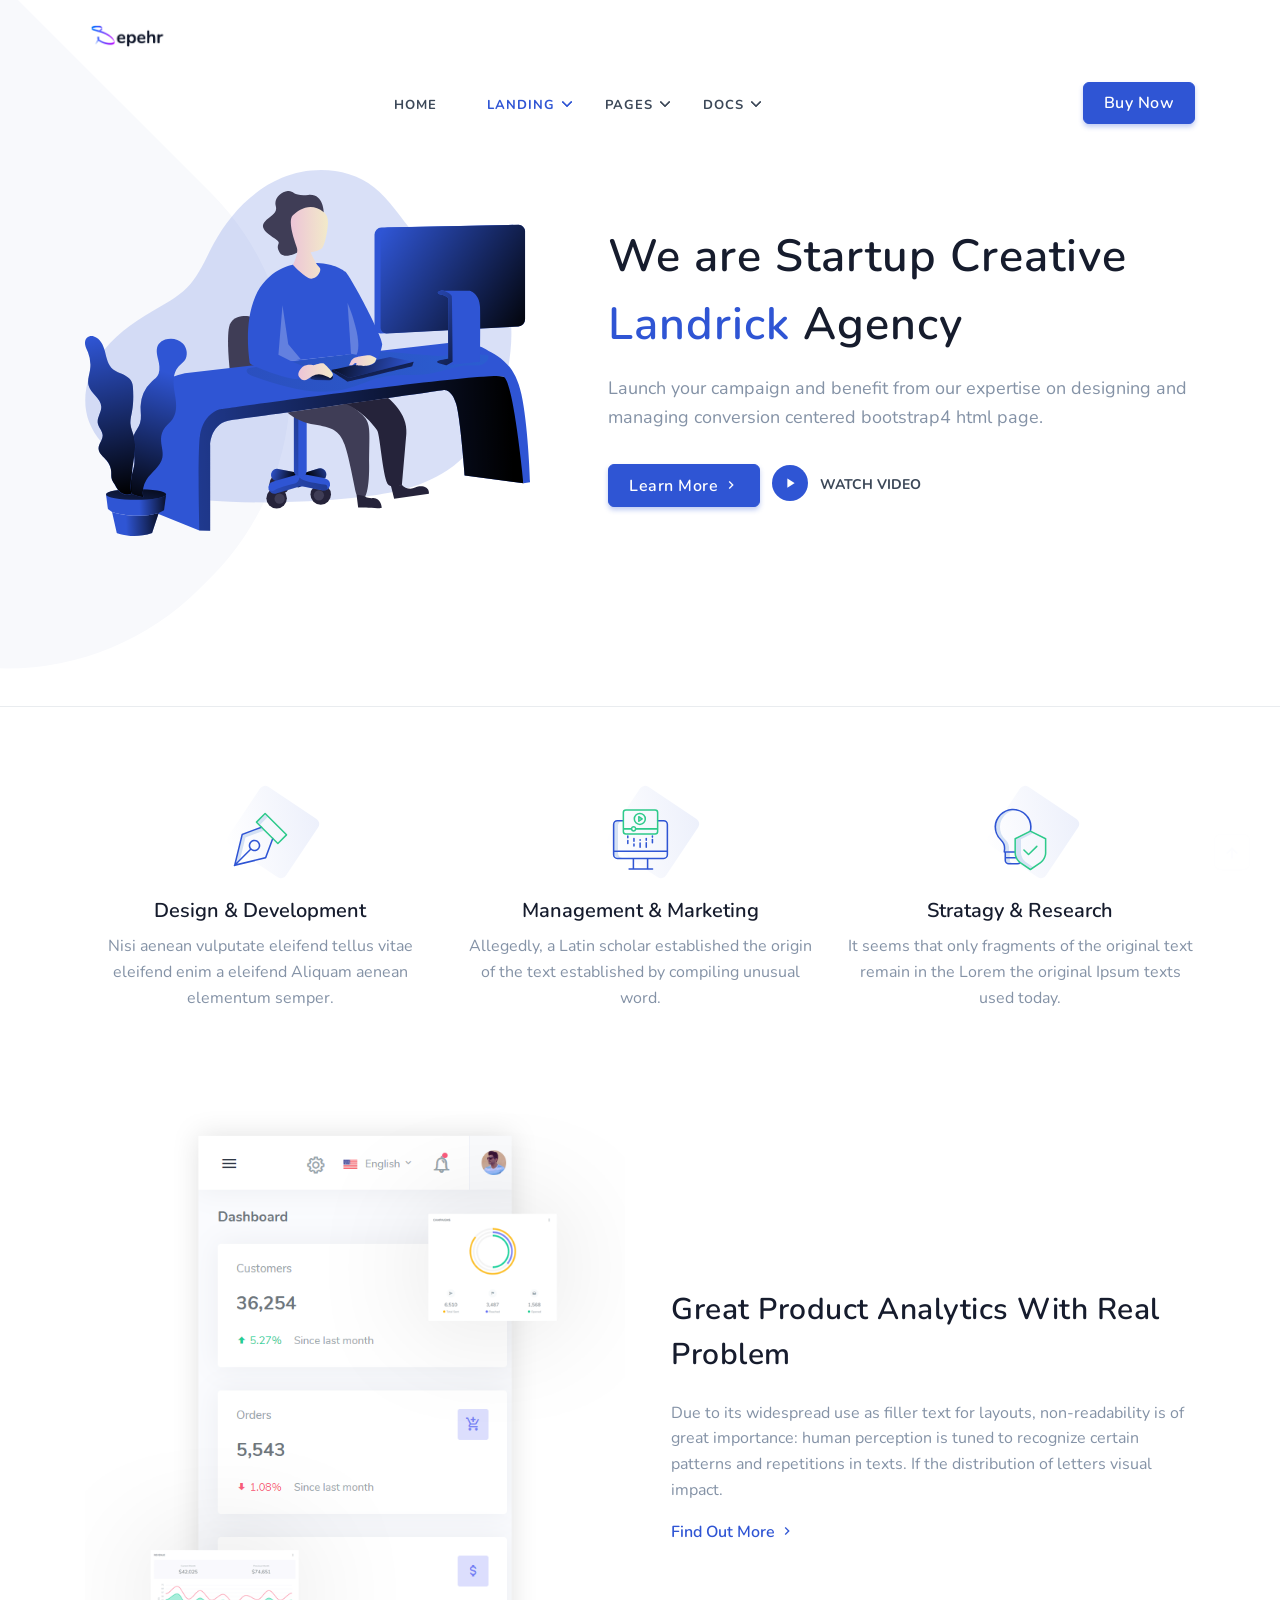
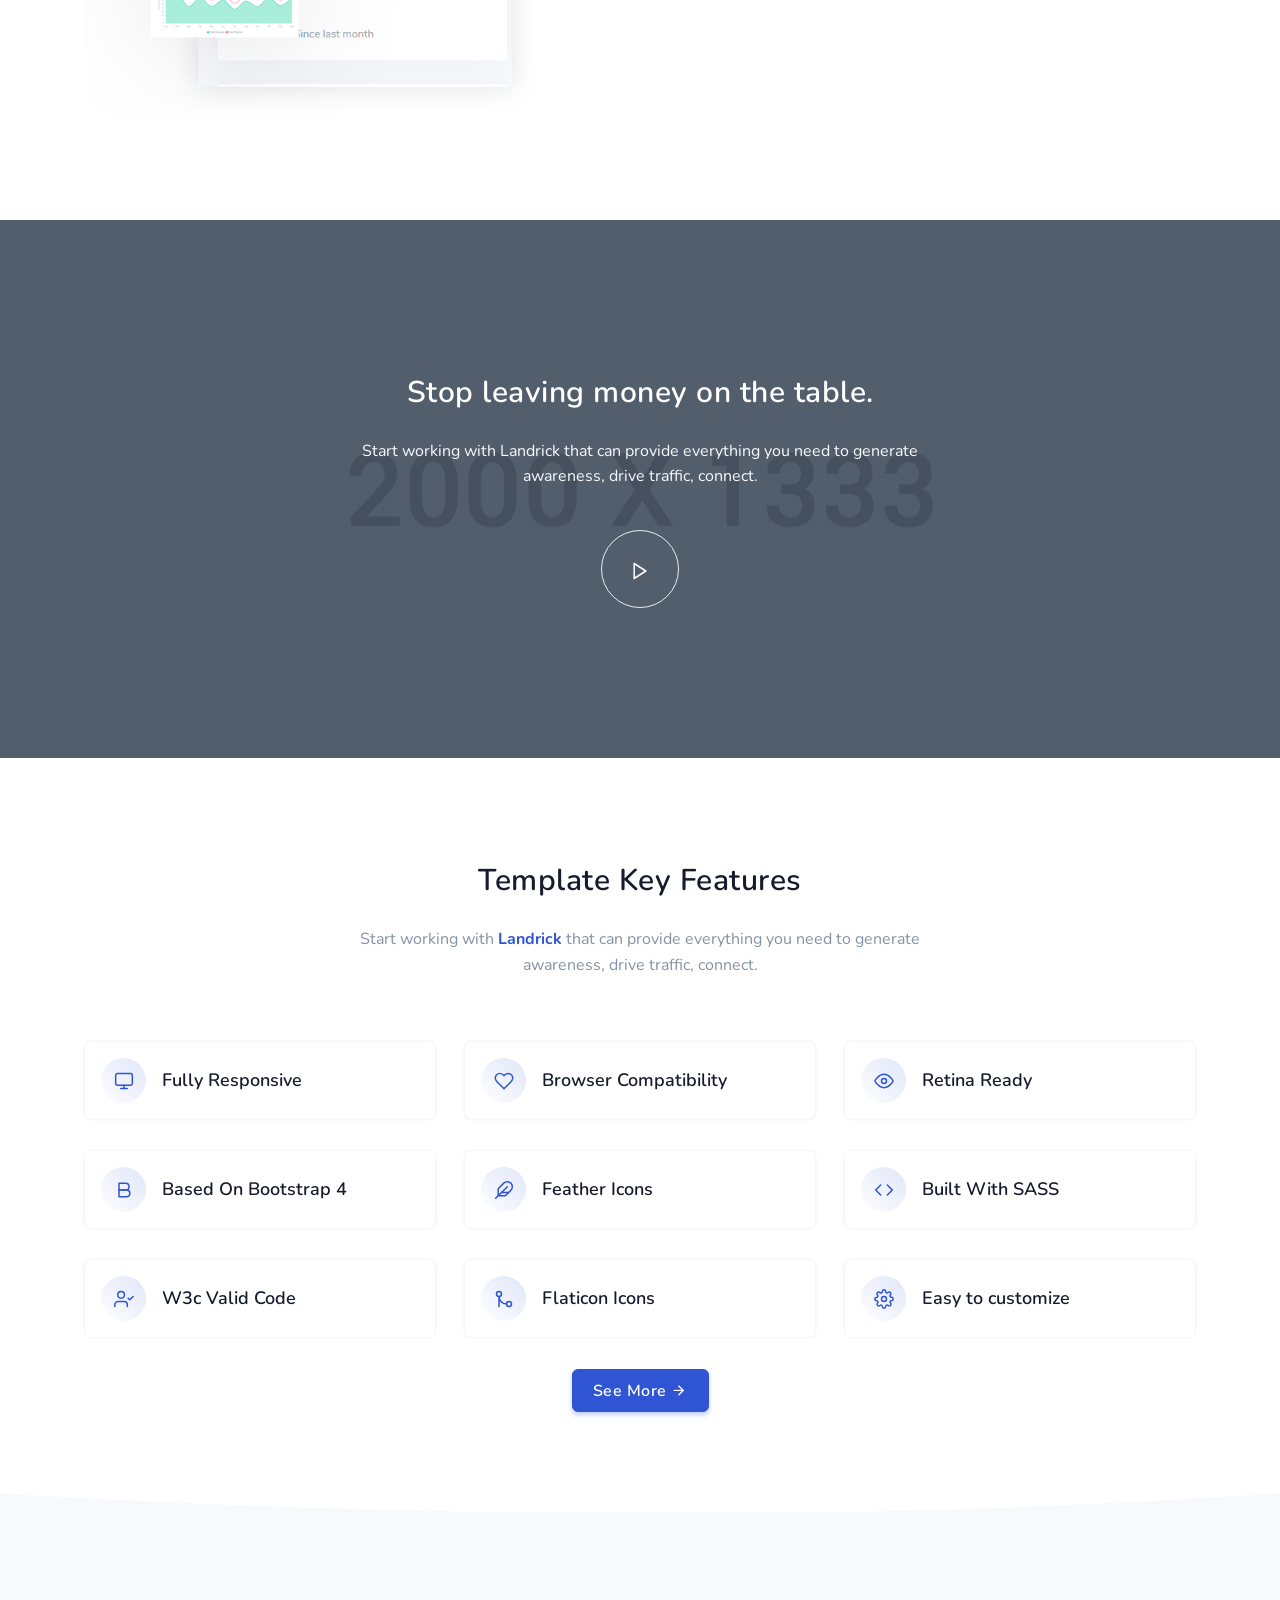
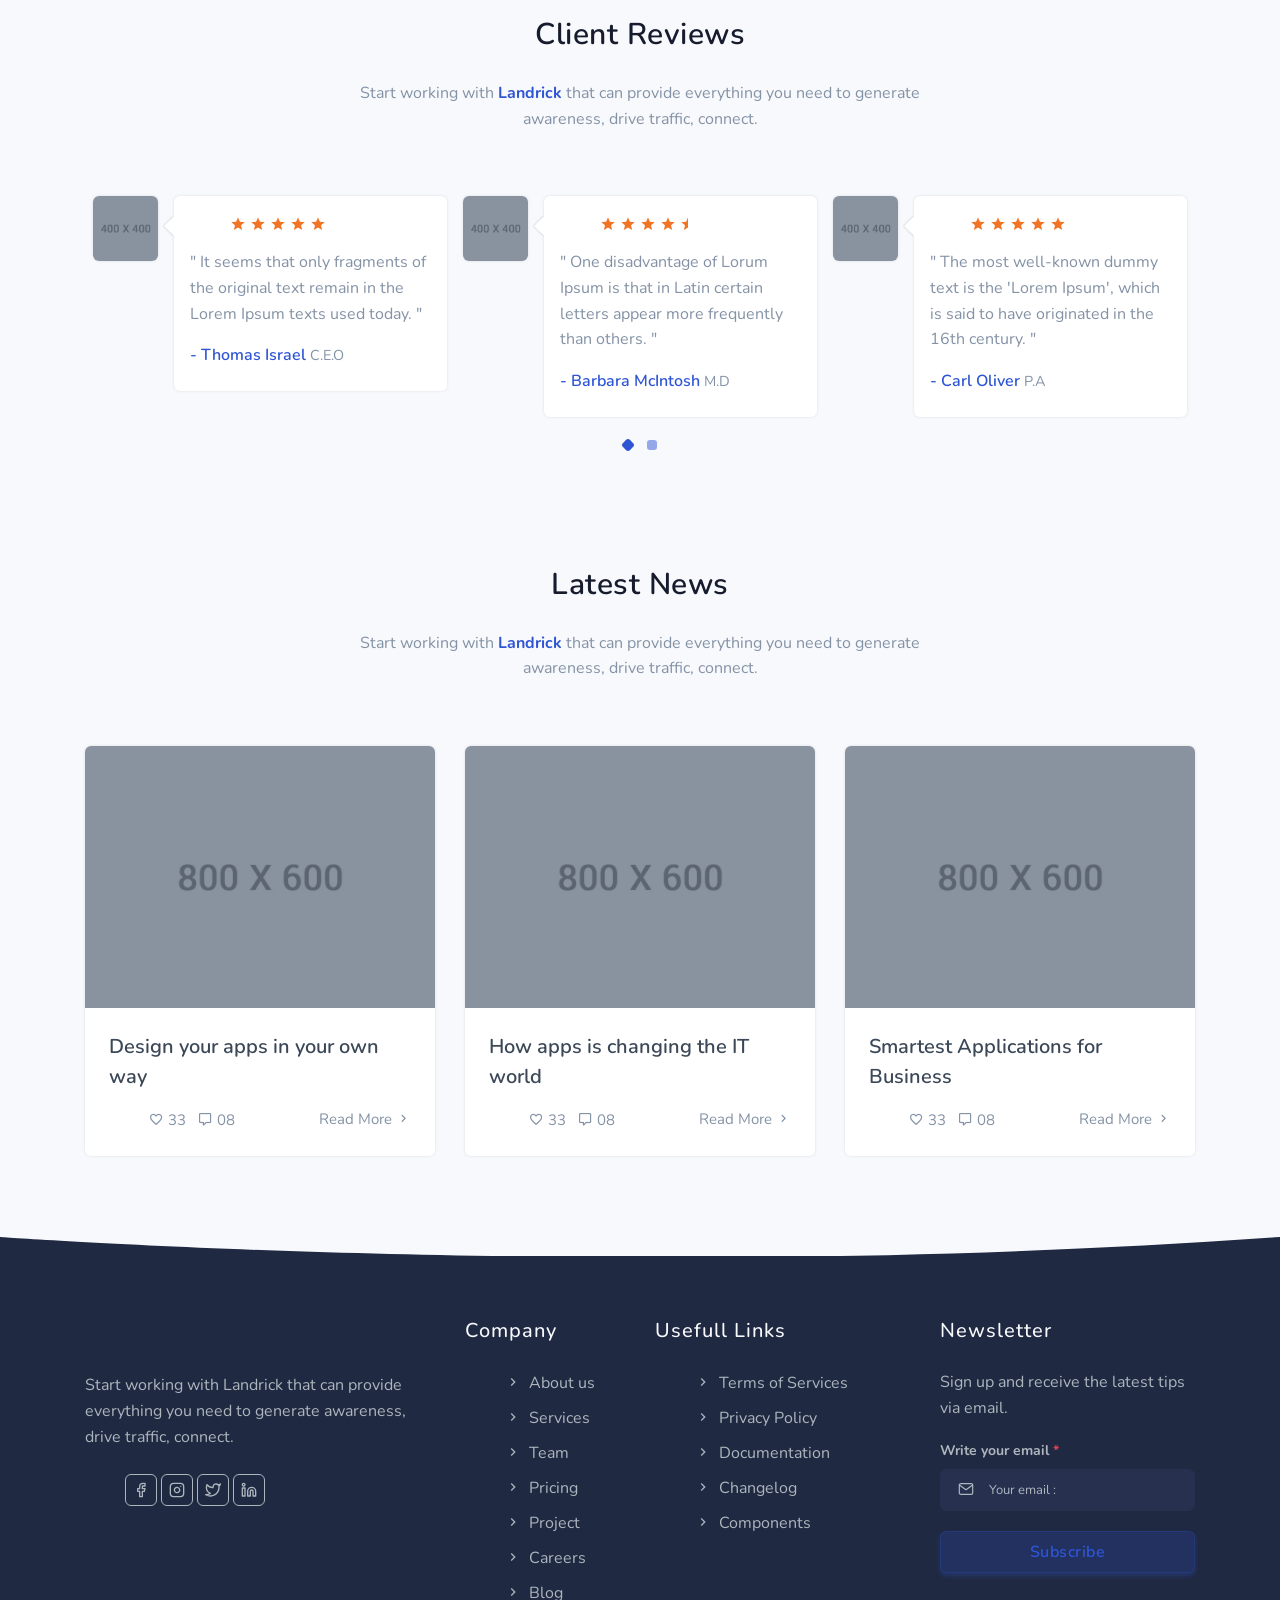
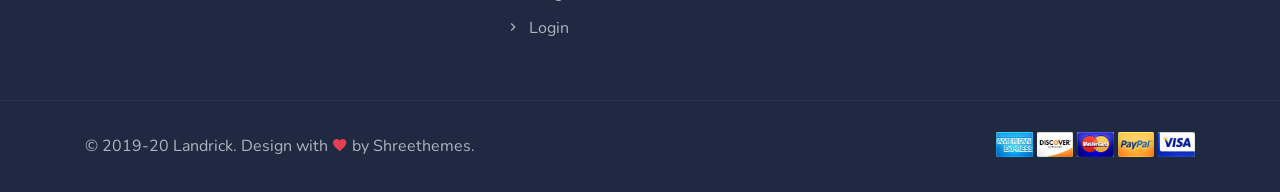
==== index-agency.html @ 421ee484 "letz fuckin go" ====
<!DOCTYPE html>
    <html lang="en">

    <head>
        <meta charset="utf-8" />
        <title>Landrick - Saas & Software Landing Page Template</title>
        <meta name="viewport" content="width=device-width, initial-scale=1.0">
        <meta name="description" content="Premium Bootstrap 4 Landing Page Template" />
        <meta name="keywords" content="Saas, Software, multi-uses, HTML, Clean, Modern" />
        <meta name="author" content="Shreethemes" />
        <meta name="email" content="shreethemes@gmail.com" />
        <meta name="website" content="http://www.shreethemes.in" />
        <meta name="Version" content="v2.5.1" />
        <!-- favicon -->
        <link rel="shortcut icon" href="images/favicon.ico">
        <!-- Bootstrap -->
        <link href="css/bootstrap.min.css" rel="stylesheet" type="text/css" />
        <!-- Magnific -->
        <link href="css/magnific-popup.css" rel="stylesheet" type="text/css" />
        <!-- Icons -->
        <link href="css/materialdesignicons.min.css" rel="stylesheet" type="text/css" />
        <link rel="stylesheet" href="https://unicons.iconscout.com/release/v2.1.9/css/unicons.css">
        <!-- Slider -->               
        <link rel="stylesheet" href="css/owl.carousel.min.css"/> 
        <link rel="stylesheet" href="css/owl.theme.default.min.css"/> 
        <!-- Main Css -->
        <link href="css/style.css" rel="stylesheet" type="text/css" id="theme-opt" />
        <link href="css/colors/default.css" rel="stylesheet" id="color-opt">

    </head>

    <body>
        <!-- Loader -->
        <!-- <div id="preloader">
            <div id="status">
                <div class="spinner">
                    <div class="double-bounce1"></div>
                    <div class="double-bounce2"></div>
                </div>
            </div>
        </div> -->
        <!-- Loader -->

        <!-- Navbar STart -->
        <header id="topnav" class="defaultscroll sticky">
            <div class="container">
                <!-- Logo container-->
                <div>
                    <a class="logo" href="index.html">
                        <img src="images/logo-dark.png" height="24" alt="">
                    </a>
                </div>                 
                <div class="buy-button">
                    <a href="https://1.envato.market/4n73n" target="_blank" class="btn btn-primary">Buy Now</a>
                </div><!--end login button-->
                <!-- End Logo container-->
                <div class="menu-extras">
                    <div class="menu-item">
                        <!-- Mobile menu toggle-->
                        <a class="navbar-toggle">
                            <div class="lines">
                                <span></span>
                                <span></span>
                                <span></span>
                            </div>
                        </a>
                        <!-- End mobile menu toggle-->
                    </div>
                </div>
        
                <div id="navigation">
                    <!-- Navigation Menu-->   
                    <ul class="navigation-menu">
                        <li><a href="index.html">Home</a></li>
                        <li class="has-submenu">
                            <a href="javascript:void(0)">Landing</a><span class="menu-arrow"></span>
                            <ul class="submenu megamenu">
                                <li>
                                    <ul>
                                        <li><a href="index-saas.html">Saas</a></li>
                                        <li><a href="index-classic-saas.html">Classic Saas</a></li>
                                        <li><a href="index-agency.html">Agency</a></li>
                                        <li><a href="index-apps.html">Application</a></li>
                                        <li><a href="index-classic-app.html">Classic Application</a></li>
                                        <li><a href="index-studio.html">Studio</a></li>
                                        <li><a href="index-business.html">Business</a></li>
                                        <li><a href="index-modern-business.html">Modern Business</a></li>
                                        <li><a href="index-hotel.html">Hotel</a></li>
                                        <li><a href="index-marketing.html">Marketing</a></li>
                                        <li><a href="index-enterprise.html">Enterprise</a></li>
                                        <li><a href="index-insurance.html">Insurance</a></li>
                                        <li><a href="index-shop.html">Shop</a></li>
                                        <li><a href="index-coworking.html">Coworking</a></li>
                                    </ul>
                                </li>

                                <li>
                                    <ul>
                                        <li><a href="index-it-solution.html">IT Solution <span class="badge badge-danger rounded">v2.5</span></a></li>
                                        <li><a href="index-corporate.html">Corporate Business<span class="badge badge-danger rounded">v2.5</span></a></li>
                                        <li><a href="index-task-management.html">Task Management <span class="badge badge-danger rounded">v2.5</span></a></li>
                                        <li><a href="index-email-inbox.html">Email Inbox <span class="badge badge-danger rounded">v2.5</span></a></li>
                                        <li><a href="index-landing-one.html">Landing One <span class="badge badge-danger rounded">v2.5</span></a></li>
                                        <li><a href="index-landing-two.html">Landing Two <span class="badge badge-danger rounded">v2.5</span></a></li>
                                        <li><a href="index-landing-three.html">Landing Three <span class="badge badge-danger rounded">v2.5</span></a></li>
                                        <li><a href="index-travel.html">Travel <span class="badge badge-danger rounded">v2.5</span></a></li>
                                        <li><a href="index-blog.html">Blog <span class="badge badge-danger rounded">v2.5</span></a></li>
                                        <li><a href="forums.html">Forums <span class="badge badge-danger rounded">v2.5</span></a></li>
                                        <li><a href="index-personal.html">Personal</a></li>
                                        <li><a href="index-services.html">Service</a></li>
                                        <li><a href="index-payments.html">Payments</a></li>
                                        <li><a href="index-crypto.html">Cryptocurrency</a></li>
                                    </ul>
                                </li>
                                <li>
                                    <ul>
                                        <li><a href="index-course.html">Course</a></li>
                                        <li><a href="index-online-learning.html">Online Learning</a></li>
                                        <li><a href="index-hosting.html">Hosting & Domain</a></li>
                                        <li><a href="index-event.html">Event</a></li>
                                        <li><a href="index-single-product.html">Product</a></li>
                                        <li><a href="index-portfolio.html">Portfolio</a></li>
                                        <li><a href="index-job.html">Job</a></li>
                                        <li><a href="index-social-marketing.html">Social Media</a></li>
                                        <li><a href="index-digital-agency.html">Digital Agency</a></li>
                                        <li><a href="index-car-riding.html">Car Ride</a></li>
                                        <li><a href="index-customer.html">Customer</a></li>
                                        <li><a href="index-software.html">Software</a></li>
                                        <li><a href="index-ebook.html">E-Book</a></li>
                                        <li><a href="index-onepage.html">Saas <span class="badge badge-pill badge-warning ml-2">Onepage</span></a></li>
                                    </ul>
                                </li>   
                            </ul>
                        </li>
        
                        <li class="has-submenu">
                            <a href="javascript:void(0)">Pages</a><span class="menu-arrow"></span>
                            <ul class="submenu">
                                <li class="has-submenu"><a href="javascript:void(0)"> Company <span class="badge badge-primary rounded">Added</span></a><span class="submenu-arrow"></span>
                                    <ul class="submenu">
                                        <li><a href="page-aboutus.html"> About Us</a></li>
                                        <li><a href="page-aboutus-two.html"> About Us Two <span class="badge badge-success rounded">New</span></a></li>
                                        <li><a href="page-services.html">Services</a></li>
                                        <li><a href="page-history.html">History <span class="badge badge-success rounded">New</span></a></li>
                                        <li><a href="page-team.html"> Team</a></li>
                                        <li><a href="page-pricing.html">Pricing</a></li>
                                    </ul> 
                                </li>
                                <li class="has-submenu"><a href="javascript:void(0)"> Account <span class="badge badge-primary rounded">Added</span></a><span class="submenu-arrow"></span>
                                    <ul class="submenu">
                                        <li><a href="account-profile.html">Profile</a></li>
                                        <li><a href="account-members.html">Members <span class="badge badge-success rounded">New</span></a></li>
                                        <li><a href="account-works.html">Works <span class="badge badge-success rounded">New</span></a></li>
                                        <li><a href="account-messages.html">Messages <span class="badge badge-success rounded">New</span></a></li>
                                        <li><a href="account-payments.html">Payments <span class="badge badge-success rounded">New</span></a></li>
                                        <li><a href="account-setting.html">Setting</a></li>
                                        <li><a href="page-invoice.html">Invoice</a></li>
                                    </ul>  
                                </li>
                                <li class="has-submenu"><a href="javascript:void(0)"> Shop </a><span class="submenu-arrow"></span>
                                    <ul class="submenu">
                                        <li><a href="shop-products.html">All Products</a></li>
                                        <li><a href="shop-product-detail.html">Product Details</a></li>
                                        <li><a href="shop-cart.html">Shop Cart</a></li>
                                        <li><a href="shop-checkouts.html">Checkouts</a></li>
                                        <li><a href="shop-myaccount.html">My Account</a></li>
                                    </ul>  
                                </li>
                                <li class="has-submenu"><a href="javascript:void(0)"> Help center </a><span class="submenu-arrow"></span>
                                    <ul class="submenu">
                                        <li><a href="helpcenter-overview.html">Helpcenter</a></li>
                                        <li><a href="helpcenter-faqs.html">Faqs</a></li>
                                        <li><a href="helpcenter-guides.html">Guides</a></li>
                                        <li><a href="helpcenter-support-request.html">Support Call</a></li>
                                    </ul>  
                                </li>
                                <li class="has-submenu"><a href="javascript:void(0)"> Forums <span class="badge badge-danger rounded">v2.5</span></a><span class="submenu-arrow"></span>
                                    <ul class="submenu">
                                        <li><a href="forums.html">Overview <span class="badge badge-success rounded">New</span></a></li>
                                        <li><a href="forums-topic.html">Forum Topic <span class="badge badge-success rounded">New</span></a></li>
                                        <li><a href="forums-comments.html">Forum Comments <span class="badge badge-success rounded">New</span></a></li>
                                    </ul>  
                                </li>
                                <li class="has-submenu"><a href="javascript:void(0)"> Email Template</a><span class="submenu-arrow"></span>
                                    <ul class="submenu">
                                        <li><a href="email-confirmation.html">Confirmation</a></li>
                                        <li><a href="email-password-reset.html">Reset Password</a></li>
                                        <li><a href="email-alert.html">Alert</a></li>
                                        <li><a href="email-invoice.html">Invoice</a></li>
                                    </ul>  
                                </li>
                                <li class="has-submenu"><a href="javascript:void(0)">Careers</a><span class="submenu-arrow"></span>
                                    <ul class="submenu">
                                        <li><a href="page-jobs.html">Jobs</a></li>
                                        <li><a href="page-jobs-sidebar.html">Jobs - Sidebar</a></li>
                                        <li><a href="page-job-detail.html">Job Detail</a></li>
                                        <li><a href="page-job-apply.html">Job Apply</a></li>
                                        <li><a href="page-job-company.html">Company</a></li>
                                        <li><a href="page-job-candidate.html">Candidate</a></li>
                                    </ul>  
                                </li>
                                <li class="has-submenu"><a href="javascript:void(0)"> Blog <span class="badge badge-primary rounded">Added</span></a><span class="submenu-arrow"></span>
                                    <ul class="submenu">
                                        <li><a href="page-blog-grid.html">Blog Grid</a></li>
                                        <li><a href="page-blog-sidebar.html">Blog with Sidebar</a></li>
                                        <li><a href="page-blog-list.html">Blog Listing</a></li>
                                        <li><a href="page-blog-list-sidebar.html">Blog List & Sidebar</a></li>
                                        <li><a href="page-blog-detail.html">Blog Detail</a></li>
                                        <li><a href="page-blog-detail-two.html">Blog Detail 2 <span class="badge badge-success rounded">New</span></a></li>
                                    </ul>  
                                </li>
                                <li class="has-submenu"><a href="javascript:void(0)"> Case Study <span class="badge badge-danger rounded">v2.5</span></a><span class="submenu-arrow"></span>
                                    <ul class="submenu">
                                        <li><a href="page-cases.html">All Cases <span class="badge badge-success rounded">New</span></a></li>
                                        <li><a href="page-case-detail.html">Case Detail <span class="badge badge-success rounded">New</span></a></li>
                                    </ul>
                                </li>
                                <li class="has-submenu"><a href="javascript:void(0)"> Works</a><span class="submenu-arrow"></span>
                                    <ul class="submenu">
                                        <li><a href="page-work-modern.html">Works Modern</a></li>
                                        <li><a href="page-work-classic.html">Works Classic</a></li>
                                        <li><a href="page-work-grid.html">Works Grid</a></li>
                                        <li><a href="page-work-masonry.html">Works Masonry</a></li>
                                        <li><a href="page-work-detail.html">Work Detail</a></li>
                                    </ul>  
                                </li>
                                <li class="has-submenu"><a href="javascript:void(0)"> Auth Pages</a><span class="submenu-arrow"></span>
                                    <ul class="submenu">
                                        <li><a href="auth-login.html">Login</a></li>
                                        <li><a href="auth-cover-login.html">Login Cover</a></li>
                                        <li><a href="auth-login-three.html">Login Simple</a></li>
                                        <li><a href="auth-signup.html">Signup</a></li>
                                        <li><a href="auth-cover-signup.html">Signup Cover</a></li>
                                        <li><a href="auth-signup-three.html">Signup Simple</a></li>
                                        <li><a href="auth-re-password.html">Reset Password</a></li>
                                        <li><a href="auth-cover-re-password.html">Reset Password Cover</a></li>
                                        <li><a href="auth-re-password-three.html">Reset Password Simple</a></li>
                                    </ul>  
                                </li>
                                <li class="has-submenu"><a href="javascript:void(0)"> Utility </a><span class="submenu-arrow"></span>
                                    <ul class="submenu">
                                        <li><a href="page-terms.html">Terms of Services</a></li>
                                        <li><a href="page-privacy.html">Privacy Policy</a></li>
                                    </ul>  
                                </li>
                                <li class="has-submenu"><a href="javascript:void(0)"> Special </a><span class="submenu-arrow"></span>
                                    <ul class="submenu">
                                        <li><a href="page-comingsoon.html">Coming Soon</a></li>
                                        <li><a href="page-comingsoon2.html">Coming Soon Two</a></li>
                                        <li><a href="page-maintenance.html">Maintenance</a></li>
                                        <li><a href="page-error.html">Error</a></li>
                                    </ul>
                                </li>
                                <li class="has-submenu"><a href="javascript:void(0)"> Contact </a><span class="submenu-arrow"></span>
                                    <ul class="submenu">
                                        <li><a href="page-contact-detail.html">Contact Detail</a></li>
                                        <li><a href="page-contact-one.html">Contact One</a></li>
                                        <li><a href="page-contact-two.html">Contact Two</a></li>
                                        <li><a href="page-contact-three.html">Contact Three</a></li>
                                    </ul>  
                                </li>
                            </ul>
                        </li>
                        <li class="has-submenu">
                            <a href="javascript:void(0)">Docs</a><span class="menu-arrow"></span>
                            <ul class="submenu">
                                <li><a href="documentation.html">Documentation</a></li>
                                <li><a href="changelog.html">Changelog</a></li>
                                <li><a href="components.html">Components</a></li>
                                <li><a href="widget.html">Widget</a></li>
                            </ul>
                        </li>
                    </ul><!--end navigation menu-->
                    <div class="buy-menu-btn d-none">
                        <a href="https://1.envato.market/4n73n" target="_blank" class="btn btn-primary">Buy Now</a>
                    </div><!--end login button-->
                </div><!--end navigation-->
            </div><!--end container-->
        </header><!--end header-->
        <!-- Navbar End -->
        
        <!-- Hero Start -->
        <section class="bg-half-170 border-bottom agency-wrapper d-table w-100" id="home">
            <div class="container">
                <div class="row align-items-center">
                    <div class="col-lg-7 col-md-7 order-1 order-md-2">
                        <div class="title-heading mt-4 ml-lg-5">
                            <h1 class="heading mb-3">We are Startup Creative <span class="text-primary">Landrick</span> Agency</h1>
                            <p class="para-desc text-muted">Launch your campaign and benefit from our expertise on designing and managing conversion centered bootstrap4 html page.</p>
                            <div class="watch-video mt-4 pt-2">
                                <a href="javascript:void(0)" class="btn btn-primary">Learn More <i class="mdi mdi-chevron-right"></i></a>
                                <a href="http://vimeo.com/99025203" class="video-play-icon watch text-dark mb-2 ml-2"><i class="mdi mdi-play play-icon-circle text-center d-inline-block mr-2 rounded-circle text-white position-relative play play-iconbar"></i> WATCH VIDEO</a>
                            </div>
                        </div>
                    </div><!--end col-->

                    <div class="col-lg-5 col-md-5 order-2 order-md-1 mt-4 pt-2 mt-sm-0 pt-sm-0">
                        <img src="images/illustrator/working_with_computer.svg" class="img-fluid" alt="">
                    </div>
                </div><!--end row-->
            </div><!--end container--> 
        </section><!--end section-->
        <!-- Hero End -->

        <!-- Feature Start -->
        <section class="section">
            <div class="container">
                <div class="row">
                    <div class="col-md-4 col-12">
                        <div class="features text-center">
                            <div class="image position-relative d-inline-block">
                                <img src="images/icon/pen.svg" class="avatar avatar-small" alt="">
                            </div>

                            <div class="content mt-4">
                                <h4 class="title-2">Design & Development</h4>
                                <p class="text-muted mb-0">Nisi aenean vulputate eleifend tellus vitae eleifend enim a eleifend Aliquam aenean elementum semper.</p>
                            </div>
                        </div>
                    </div><!--end col-->
                    
                    <div class="col-md-4 col-12 mt-5 mt-sm-0">
                        <div class="features text-center">
                            <div class="image position-relative d-inline-block">
                                <img src="images/icon/video.svg" class="avatar avatar-small" alt="">
                            </div>

                            <div class="content mt-4">
                                <h4 class="title-2">Management & Marketing</h4>
                                <p class="text-muted mb-0">Allegedly, a Latin scholar established the origin of the text established by compiling unusual word.</p>
                            </div>
                        </div>
                    </div><!--end col-->
                    
                    <div class="col-md-4 col-12 mt-5 mt-sm-0">
                        <div class="features text-center">
                            <div class="image position-relative d-inline-block">
                                <img src="images/icon/intellectual.svg" class="avatar avatar-small" alt="">
                            </div>

                            <div class="content mt-4">
                                <h4 class="title-2">Stratagy & Research</h4>
                                <p class="text-muted mb-0">It seems that only fragments of the original text remain in the Lorem the original Ipsum texts used today.</p>
                            </div>
                        </div>
                    </div><!--end col-->
                </div><!--end row-->
            </div><!--end container-->

            <div class="container mt-100 mt-60">
                <div class="row align-items-center">
                    <div class="col-lg-6 col-md-6">
                        <img src="images/saas/2.png" class="img-fluid" alt="">
                    </div><!--end col-->

                    <div class="col-lg-6 col-md-6 mt-4 mt-sm-0 pt-2 pt-sm-0">
                        <div class="section-title ml-lg-3">
                            <h4 class="title mb-4">Great Product Analytics With Real Problem</h4>
                            <p class="text-muted">Due to its widespread use as filler text for layouts, non-readability is of great importance: human perception is tuned to recognize certain patterns and repetitions in texts. If the distribution of letters visual impact.</p>
                            <a href="javascript:void(0)" class="mt-3 h6 text-primary">Find Out More <i class="mdi mdi-chevron-right"></i></a>
                        </div>
                    </div><!--end col-->
                </div><!--end row-->
            </div><!--end container-->
        </section><!--end section-->
        <!-- Feature End --> 

        <!-- CTA Start -->
        <section class="section bg-cta" style="background: url('images/1.jpg') center center;">
            <div class="bg-overlay"></div>
            <div class="container">
                <div class="row justify-content-center">
                    <div class="col-12 text-center">
                        <div class="section-title">
                            <h4 class="title title-dark text-white mb-4">Stop leaving money on the table.</h4>
                            <p class="text-light para-dark para-desc mx-auto">Start working with Landrick that can provide everything you need to generate awareness, drive traffic, connect.</p>
                            <a href="http://vimeo.com/287684225" class="play-btn border border-light mt-4 video-play-icon">
                                <i data-feather="play" class="fea icon-ex-md text-white title-dark"></i>
                            </a>
                        </div>
                    </div><!--end col-->
                </div><!--end row-->
            </div><!--end container-->
        </section><!--end section-->
        <!-- CTA End -->

        <!-- Key Feature Start -->
        <section class="section">
            <div class="container">
                <div class="row justify-content-center">
                    <div class="col-12 text-center">
                        <div class="section-title mb-4 pb-2">
                            <h4 class="title mb-4">Template Key Features</h4>
                            <p class="text-muted para-desc mx-auto mb-0">Start working with <span class="text-primary font-weight-bold">Landrick</span> that can provide everything you need to generate awareness, drive traffic, connect.</p>
                        </div>
                    </div><!--end col-->
                </div><!--end row-->

                <div class="row">
                    <div class="col-lg-4 col-md-6 mt-4 pt-2">
                        <div class="media key-feature align-items-center p-3 rounded shadow">
                            <div class="icon text-center rounded-circle mr-3">
                                <i data-feather="monitor" class="fea icon-ex-md text-primary"></i>
                            </div>
                            <div class="media-body">
                                <h4 class="title mb-0">Fully Responsive</h4>
                            </div>
                        </div>
                    </div><!--end col-->
                    
                    <div class="col-lg-4 col-md-6 mt-4 pt-2">
                        <div class="media key-feature align-items-center p-3 rounded shadow">
                            <div class="icon text-center rounded-circle mr-3">
                                <i data-feather="heart" class="fea icon-ex-md text-primary"></i>
                            </div>
                            <div class="media-body">
                                <h4 class="title mb-0">Browser Compatibility</h4>
                            </div>
                        </div>
                    </div><!--end col-->
                    
                    <div class="col-lg-4 col-md-6 mt-4 pt-2">
                        <div class="media key-feature align-items-center p-3 rounded shadow">
                            <div class="icon text-center rounded-circle mr-3">
                                <i data-feather="eye" class="fea icon-ex-md text-primary"></i>
                            </div>
                            <div class="media-body">
                                <h4 class="title mb-0">Retina Ready</h4>
                            </div>
                        </div>
                    </div><!--end col-->
                    
                    <div class="col-lg-4 col-md-6 mt-4 pt-2">
                        <div class="media key-feature align-items-center p-3 rounded shadow">
                            <div class="icon text-center rounded-circle mr-3">
                                <i data-feather="bold" class="fea icon-ex-md text-primary"></i>
                            </div>
                            <div class="media-body">
                                <h4 class="title mb-0">Based On Bootstrap 4</h4>
                            </div>
                        </div>
                    </div><!--end col-->
                    
                    <div class="col-lg-4 col-md-6 mt-4 pt-2">
                        <div class="media key-feature align-items-center p-3 rounded shadow">
                            <div class="icon text-center rounded-circle mr-3">
                                <i data-feather="feather" class="fea icon-ex-md text-primary"></i>
                            </div>
                            <div class="media-body">
                                <h4 class="title mb-0">Feather Icons</h4>
                            </div>
                        </div>
                    </div><!--end col-->
                    
                    <div class="col-lg-4 col-md-6 mt-4 pt-2">
                        <div class="media key-feature align-items-center p-3 rounded shadow">
                            <div class="icon text-center rounded-circle mr-3">
                                <i data-feather="code" class="fea icon-ex-md text-primary"></i>
                            </div>
                            <div class="media-body">
                                <h4 class="title mb-0">Built With SASS</h4>
                            </div>
                        </div>
                    </div><!--end col-->
                    
                    <div class="col-lg-4 col-md-6 mt-4 pt-2">
                        <div class="media key-feature align-items-center p-3 rounded shadow">
                            <div class="icon text-center rounded-circle mr-3">
                                <i data-feather="user-check" class="fea icon-ex-md text-primary"></i>
                            </div>
                            <div class="media-body">
                                <h4 class="title mb-0">W3c Valid Code</h4>
                            </div>
                        </div>
                    </div><!--end col-->
                    
                    <div class="col-lg-4 col-md-6 mt-4 pt-2">
                        <div class="media key-feature align-items-center p-3 rounded shadow">
                            <div class="icon text-center rounded-circle mr-3">
                                <i data-feather="git-merge" class="fea icon-ex-md text-primary"></i>
                            </div>
                            <div class="media-body">
                                <h4 class="title mb-0">Flaticon Icons</h4>
                            </div>
                        </div>
                    </div><!--end col-->
                    
                    <div class="col-lg-4 col-md-6 mt-4 pt-2">
                        <div class="media key-feature align-items-center p-3 rounded shadow">
                            <div class="icon text-center rounded-circle mr-3">
                                <i data-feather="settings" class="fea icon-ex-md text-primary"></i>
                            </div>
                            <div class="media-body">
                                <h4 class="title mb-0">Easy to customize</h4>
                            </div>
                        </div>
                    </div><!--end col-->
                    
                    <div class="col-12 mt-4 pt-2 text-center">
                        <a href="javascript:void(0)" class="btn btn-primary">See More <i class="mdi mdi-arrow-right"></i></a>
                    </div><!--end col-->
                </div><!--end row-->
            </div><!--end container-->
        </section><!--end section-->
        <!-- Key Feature End -->

        <!-- Shape Start -->
        <div class="position-relative">
            <div class="shape overflow-hidden text-light">
                <svg viewBox="0 0 2880 48" fill="none" xmlns="http://www.w3.org/2000/svg">
                    <path d="M0 48H1437.5H2880V0H2160C1442.5 52 720 0 720 0H0V48Z" fill="currentColor"></path>
                </svg>
            </div>
        </div>
        <!--Shape End-->

        <!-- Testi Start -->
        <section class="section bg-light">
            <div class="container">
                <div class="row justify-content-center">
                    <div class="col-12 text-center">
                        <div class="section-title mb-4 pb-2">
                            <h4 class="title mb-4">Client Reviews</h4>
                            <p class="text-muted para-desc mx-auto mb-0">Start working with <span class="text-primary font-weight-bold">Landrick</span> that can provide everything you need to generate awareness, drive traffic, connect.</p>
                        </div>
                    </div><!--end col-->
                </div><!--end row-->

                <div class="row justify-content-center">
                    <div class="col-lg-12 mt-4">
                        <div id="customer-testi" class="owl-carousel owl-theme">
                            <div class="media customer-testi m-2">
                                <img src="images/client/01.jpg" class="avatar avatar-small mr-3 rounded shadow" alt="">
                                <div class="media-body content p-3 shadow rounded bg-white position-relative">
                                    <ul class="list-unstyled mb-0">
                                        <li class="list-inline-item"><i class="mdi mdi-star text-warning"></i></li>
                                        <li class="list-inline-item"><i class="mdi mdi-star text-warning"></i></li>
                                        <li class="list-inline-item"><i class="mdi mdi-star text-warning"></i></li>
                                        <li class="list-inline-item"><i class="mdi mdi-star text-warning"></i></li>
                                        <li class="list-inline-item"><i class="mdi mdi-star text-warning"></i></li>
                                    </ul>
                                    <p class="text-muted mt-2">" It seems that only fragments of the original text remain in the Lorem Ipsum texts used today. "</p>
                                    <h6 class="text-primary">- Thomas Israel <small class="text-muted">C.E.O</small></h6>
                                </div>
                            </div>
                            
                            <div class="media customer-testi m-2">
                                <img src="images/client/02.jpg" class="avatar avatar-small mr-3 rounded shadow" alt="">
                                <div class="media-body content p-3 shadow rounded bg-white position-relative">
                                    <ul class="list-unstyled mb-0">
                                        <li class="list-inline-item"><i class="mdi mdi-star text-warning"></i></li>
                                        <li class="list-inline-item"><i class="mdi mdi-star text-warning"></i></li>
                                        <li class="list-inline-item"><i class="mdi mdi-star text-warning"></i></li>
                                        <li class="list-inline-item"><i class="mdi mdi-star text-warning"></i></li>
                                        <li class="list-inline-item"><i class="mdi mdi-star-half text-warning"></i></li>
                                    </ul>
                                    <p class="text-muted mt-2">" One disadvantage of Lorum Ipsum is that in Latin certain letters appear more frequently than others. "</p>
                                    <h6 class="text-primary">- Barbara McIntosh <small class="text-muted">M.D</small></h6>
                                </div>
                            </div>

                            <div class="media customer-testi m-2">
                                <img src="images/client/03.jpg" class="avatar avatar-small mr-3 rounded shadow" alt="">
                                <div class="media-body content p-3 shadow rounded bg-white position-relative">
                                    <ul class="list-unstyled mb-0">
                                        <li class="list-inline-item"><i class="mdi mdi-star text-warning"></i></li>
                                        <li class="list-inline-item"><i class="mdi mdi-star text-warning"></i></li>
                                        <li class="list-inline-item"><i class="mdi mdi-star text-warning"></i></li>
                                        <li class="list-inline-item"><i class="mdi mdi-star text-warning"></i></li>
                                        <li class="list-inline-item"><i class="mdi mdi-star text-warning"></i></li>
                                    </ul>
                                    <p class="text-muted mt-2">" The most well-known dummy text is the 'Lorem Ipsum', which is said to have originated in the 16th century. "</p>
                                    <h6 class="text-primary">- Carl Oliver <small class="text-muted">P.A</small></h6>
                                </div>
                            </div>

                            <div class="media customer-testi m-2">
                                <img src="images/client/04.jpg" class="avatar avatar-small mr-3 rounded shadow" alt="">
                                <div class="media-body content p-3 shadow rounded bg-white position-relative">
                                    <ul class="list-unstyled mb-0">
                                        <li class="list-inline-item"><i class="mdi mdi-star text-warning"></i></li>
                                        <li class="list-inline-item"><i class="mdi mdi-star text-warning"></i></li>
                                        <li class="list-inline-item"><i class="mdi mdi-star text-warning"></i></li>
                                        <li class="list-inline-item"><i class="mdi mdi-star text-warning"></i></li>
                                        <li class="list-inline-item"><i class="mdi mdi-star text-warning"></i></li>
                                    </ul>
                                    <p class="text-muted mt-2">" According to most sources, Lorum Ipsum can be traced back to a text composed by Cicero. "</p>
                                    <h6 class="text-primary">- Christa Smith <small class="text-muted">Manager</small></h6>
                                </div>
                            </div>

                            <div class="media customer-testi m-2">
                                <img src="images/client/05.jpg" class="avatar avatar-small mr-3 rounded shadow" alt="">
                                <div class="media-body content p-3 shadow rounded bg-white position-relative">
                                    <ul class="list-unstyled mb-0">
                                        <li class="list-inline-item"><i class="mdi mdi-star text-warning"></i></li>
                                        <li class="list-inline-item"><i class="mdi mdi-star text-warning"></i></li>
                                        <li class="list-inline-item"><i class="mdi mdi-star text-warning"></i></li>
                                        <li class="list-inline-item"><i class="mdi mdi-star text-warning"></i></li>
                                        <li class="list-inline-item"><i class="mdi mdi-star text-warning"></i></li>
                                    </ul>
                                    <p class="text-muted mt-2">" There is now an abundance of readable dummy texts. These are usually used when a text is required. "</p>
                                    <h6 class="text-primary">- Dean Tolle <small class="text-muted">Developer</small></h6>
                                </div>
                            </div>

                            <div class="media customer-testi m-2">
                                <img src="images/client/06.jpg" class="avatar avatar-small mr-3 rounded shadow" alt="">
                                <div class="media-body content p-3 shadow rounded bg-white position-relative">
                                    <ul class="list-unstyled mb-0">
                                        <li class="list-inline-item"><i class="mdi mdi-star text-warning"></i></li>
                                        <li class="list-inline-item"><i class="mdi mdi-star text-warning"></i></li>
                                        <li class="list-inline-item"><i class="mdi mdi-star text-warning"></i></li>
                                        <li class="list-inline-item"><i class="mdi mdi-star text-warning"></i></li>
                                        <li class="list-inline-item"><i class="mdi mdi-star text-warning"></i></li>
                                    </ul>
                                    <p class="text-muted mt-2">" Thus, Lorem Ipsum has only limited suitability as a visual filler for German texts. "</p>
                                    <h6 class="text-primary">- Jill Webb <small class="text-muted">Designer</small></h6>
                                </div>
                            </div>
                        </div>
                    </div><!--end col-->
                </div><!--end row-->
            </div><!--end container-->

            <div class="container mt-100 mt-60">
                <div class="row justify-content-center">
                    <div class="col-12 text-center">
                        <div class="section-title mb-4 pb-2">
                            <h4 class="title mb-4">Latest News</h4>
                            <p class="text-muted para-desc mx-auto mb-0">Start working with <span class="text-primary font-weight-bold">Landrick</span> that can provide everything you need to generate awareness, drive traffic, connect.</p>
                        </div>
                    </div><!--end col-->
                </div><!--end row-->

                <div class="row">
                    <div class="col-lg-4 col-md-6 mt-4 pt-2">
                        <div class="card blog rounded border-0 shadow">
                            <div class="position-relative">
                                <img src="images/blog/01.jpg" class="card-img-top rounded-top" alt="...">
                            <div class="overlay rounded-top bg-dark"></div>
                            </div>
                            <div class="card-body content">
                                <h5><a href="javascript:void(0)" class="card-title title text-dark">Design your apps in your own way</a></h5>
                                <div class="post-meta d-flex justify-content-between mt-3">
                                    <ul class="list-unstyled mb-0">
                                        <li class="list-inline-item mr-2 mb-0"><a href="javascript:void(0)" class="text-muted like"><i class="mdi mdi-heart-outline mr-1"></i>33</a></li>
                                        <li class="list-inline-item"><a href="javascript:void(0)" class="text-muted comments"><i class="mdi mdi-comment-outline mr-1"></i>08</a></li>
                                    </ul>
                                    <a href="page-blog-detail.html" class="text-muted readmore">Read More <i class="mdi mdi-chevron-right"></i></a>
                                </div>
                            </div>
                            <div class="author">
                                <small class="text-light user d-block"><i class="mdi mdi-account"></i> Calvin Carlo</small>
                                <small class="text-light date"><i class="mdi mdi-calendar-check"></i> 13th August, 2019</small>
                            </div>
                        </div>
                    </div><!--end col-->
                    
                    <div class="col-lg-4 col-md-6 mt-4 pt-2">
                        <div class="card blog rounded border-0 shadow">
                            <div class="position-relative">
                                <img src="images/blog/02.jpg" class="card-img-top rounded-top" alt="...">
                            <div class="overlay rounded-top bg-dark"></div>
                            </div>
                            <div class="card-body content">
                                <h5><a href="javascript:void(0)" class="card-title title text-dark">How apps is changing the IT world</a></h5>
                                <div class="post-meta d-flex justify-content-between mt-3">
                                    <ul class="list-unstyled mb-0">
                                        <li class="list-inline-item mr-2 mb-0"><a href="javascript:void(0)" class="text-muted like"><i class="mdi mdi-heart-outline mr-1"></i>33</a></li>
                                        <li class="list-inline-item"><a href="javascript:void(0)" class="text-muted comments"><i class="mdi mdi-comment-outline mr-1"></i>08</a></li>
                                    </ul>
                                    <a href="page-blog-detail.html" class="text-muted readmore">Read More <i class="mdi mdi-chevron-right"></i></a>
                                </div>
                            </div>
                            <div class="author">
                                <small class="text-light user d-block"><i class="mdi mdi-account"></i> Calvin Carlo</small>
                                <small class="text-light date"><i class="mdi mdi-calendar-check"></i> 13th August, 2019</small>
                            </div>
                        </div>
                    </div><!--end col-->
                    
                    <div class="col-lg-4 col-md-6 mt-4 pt-2">
                        <div class="card blog rounded border-0 shadow">
                            <div class="position-relative">
                                <img src="images/blog/03.jpg" class="card-img-top rounded-top" alt="...">
                            <div class="overlay rounded-top bg-dark"></div>
                            </div>
                            <div class="card-body content">
                                <h5><a href="javascript:void(0)" class="card-title title text-dark">Smartest Applications for Business</a></h5>
                                <div class="post-meta d-flex justify-content-between mt-3">
                                    <ul class="list-unstyled mb-0">
                                        <li class="list-inline-item mr-2 mb-0"><a href="javascript:void(0)" class="text-muted like"><i class="mdi mdi-heart-outline mr-1"></i>33</a></li>
                                        <li class="list-inline-item"><a href="javascript:void(0)" class="text-muted comments"><i class="mdi mdi-comment-outline mr-1"></i>08</a></li>
                                    </ul>
                                    <a href="page-blog-detail.html" class="text-muted readmore">Read More <i class="mdi mdi-chevron-right"></i></a>
                                </div>
                            </div>
                            <div class="author">
                                <small class="text-light user d-block"><i class="mdi mdi-account"></i> Calvin Carlo</small>
                                <small class="text-light date"><i class="mdi mdi-calendar-check"></i> 13th August, 2019</small>
                            </div>
                        </div>
                    </div><!--end col-->
                </div><!--end row-->
            </div><!--end container-->
        </section><!--end section-->
        <!-- Testi End -->

        <!-- Shape Start -->
        <div class="position-relative">
            <div class="shape overflow-hidden text-footer">
                <svg viewBox="0 0 2880 48" fill="none" xmlns="http://www.w3.org/2000/svg">
                    <path d="M0 48H1437.5H2880V0H2160C1442.5 52 720 0 720 0H0V48Z" fill="currentColor"></path>
                </svg>
            </div>
        </div>
        <!--Shape End-->

        <!-- Footer Start -->
        <footer class="footer">
            <div class="container">
                <div class="row">
                    <div class="col-lg-4 col-12 mb-0 mb-md-4 pb-0 pb-md-2">
                        <a href="#" class="logo-footer">
                            <img src="images/logo-light.png" height="24" alt="">
                        </a>
                        <p class="mt-4">Start working with Landrick that can provide everything you need to generate awareness, drive traffic, connect.</p>
                        <ul class="list-unstyled social-icon social mb-0 mt-4">
                            <li class="list-inline-item"><a href="javascript:void(0)" class="rounded"><i data-feather="facebook" class="fea icon-sm fea-social"></i></a></li>
                            <li class="list-inline-item"><a href="javascript:void(0)" class="rounded"><i data-feather="instagram" class="fea icon-sm fea-social"></i></a></li>
                            <li class="list-inline-item"><a href="javascript:void(0)" class="rounded"><i data-feather="twitter" class="fea icon-sm fea-social"></i></a></li>
                            <li class="list-inline-item"><a href="javascript:void(0)" class="rounded"><i data-feather="linkedin" class="fea icon-sm fea-social"></i></a></li>
                        </ul><!--end icon-->
                    </div><!--end col-->
                    
                    <div class="col-lg-2 col-md-4 col-12 mt-4 mt-sm-0 pt-2 pt-sm-0">
                        <h4 class="text-light footer-head">Company</h4>
                        <ul class="list-unstyled footer-list mt-4">
                            <li><a href="page-aboutus.html" class="text-foot"><i class="mdi mdi-chevron-right mr-1"></i> About us</a></li>
                            <li><a href="page-services.html" class="text-foot"><i class="mdi mdi-chevron-right mr-1"></i> Services</a></li>
                            <li><a href="page-team.html" class="text-foot"><i class="mdi mdi-chevron-right mr-1"></i> Team</a></li>
                            <li><a href="page-pricing.html" class="text-foot"><i class="mdi mdi-chevron-right mr-1"></i> Pricing</a></li>
                            <li><a href="page-work-modern.html" class="text-foot"><i class="mdi mdi-chevron-right mr-1"></i> Project</a></li>
                            <li><a href="page-jobs.html" class="text-foot"><i class="mdi mdi-chevron-right mr-1"></i> Careers</a></li>
                            <li><a href="page-blog-grid.html" class="text-foot"><i class="mdi mdi-chevron-right mr-1"></i> Blog</a></li>
                            <li><a href="auth-cover-login.html" class="text-foot"><i class="mdi mdi-chevron-right mr-1"></i> Login</a></li>
                        </ul>
                    </div><!--end col-->
                    
                    <div class="col-lg-3 col-md-4 col-12 mt-4 mt-sm-0 pt-2 pt-sm-0">
                        <h4 class="text-light footer-head">Usefull Links</h4>
                        <ul class="list-unstyled footer-list mt-4">
                            <li><a href="page-terms.html" class="text-foot"><i class="mdi mdi-chevron-right mr-1"></i> Terms of Services</a></li>
                            <li><a href="page-privacy.html" class="text-foot"><i class="mdi mdi-chevron-right mr-1"></i> Privacy Policy</a></li>
                            <li><a href="documentation.html" class="text-foot"><i class="mdi mdi-chevron-right mr-1"></i> Documentation</a></li>
                            <li><a href="changelog.html" class="text-foot"><i class="mdi mdi-chevron-right mr-1"></i> Changelog</a></li>
                            <li><a href="components.html" class="text-foot"><i class="mdi mdi-chevron-right mr-1"></i> Components</a></li>
                        </ul>
                    </div><!--end col-->

                    <div class="col-lg-3 col-md-4 col-12 mt-4 mt-sm-0 pt-2 pt-sm-0">
                        <h4 class="text-light footer-head">Newsletter</h4>
                        <p class="mt-4">Sign up and receive the latest tips via email.</p>
                        <form>
                            <div class="row">
                                <div class="col-lg-12">
                                    <div class="foot-subscribe form-group position-relative">
                                        <label>Write your email <span class="text-danger">*</span></label>
                                        <i data-feather="mail" class="fea icon-sm icons"></i>
                                        <input type="email" name="email" id="emailsubscribe" class="form-control pl-5 rounded" placeholder="Your email : " required>
                                    </div>
                                </div>
                                <div class="col-lg-12">
                                    <input type="submit" id="submitsubscribe" name="send" class="btn btn-soft-primary btn-block" value="Subscribe">
                                </div>
                            </div>
                        </form>
                    </div><!--end col-->
                </div><!--end row-->
            </div><!--end container-->
        </footer><!--end footer-->
        <footer class="footer footer-bar">
            <div class="container text-center">
                <div class="row align-items-center">
                    <div class="col-sm-6">
                        <div class="text-sm-left">
                            <p class="mb-0">© 2019-20 Landrick. Design with <i class="mdi mdi-heart text-danger"></i> by <a href="http://www.shreethemes.in/" target="_blank" class="text-reset">Shreethemes</a>.</p>
                        </div>
                    </div><!--end col-->

                    <div class="col-sm-6 mt-4 mt-sm-0 pt-2 pt-sm-0">
                        <ul class="list-unstyled text-sm-right mb-0">
                            <li class="list-inline-item"><a href="javascript:void(0)"><img src="images/payments/american-ex.png" class="avatar avatar-ex-sm" title="American Express" alt=""></a></li>
                            <li class="list-inline-item"><a href="javascript:void(0)"><img src="images/payments/discover.png" class="avatar avatar-ex-sm" title="Discover" alt=""></a></li>
                            <li class="list-inline-item"><a href="javascript:void(0)"><img src="images/payments/master-card.png" class="avatar avatar-ex-sm" title="Master Card" alt=""></a></li>
                            <li class="list-inline-item"><a href="javascript:void(0)"><img src="images/payments/paypal.png" class="avatar avatar-ex-sm" title="Paypal" alt=""></a></li>
                            <li class="list-inline-item"><a href="javascript:void(0)"><img src="images/payments/visa.png" class="avatar avatar-ex-sm" title="Visa" alt=""></a></li>
                        </ul>
                    </div><!--end col-->
                </div><!--end row-->
            </div><!--end container-->
        </footer><!--end footer-->
        <!-- Footer End -->

        <!-- Back to top -->
        <a href="#" class="btn btn-icon btn-soft-primary back-to-top"><i data-feather="arrow-up" class="icons"></i></a>
        <!-- Back to top -->

        <!-- javascript -->
        <script src="js/jquery-3.5.1.min.js"></script>
        <script src="js/bootstrap.bundle.min.js"></script>
        <script src="js/jquery.easing.min.js"></script>
        <script src="js/scrollspy.min.js"></script>
        <!-- Magnific Popup -->
        <script src="js/jquery.magnific-popup.min.js"></script> 
        <script src="js/magnific.init.js"></script> 
        <!-- SLIDER -->
        <script src="js/owl.carousel.min.js "></script>
        <script src="js/owl.init.js "></script>
        <!-- Icons -->
        <script src="js/feather.min.js"></script>
        <script src="https://unicons.iconscout.com/release/v2.1.9/script/monochrome/bundle.js"></script>
        <!-- Main Js -->
        <script src="js/app.js"></script>
    </body>
</html>
---- css/style.css ----
/* Template Name: Landrick - Saas & Software Landing Page Template
   Author: Shreethemes
   E-mail: shreethemes@gmail.com
   Created: August 2019
   Version: 2.5.1
   Updated: August 2020
   File Description: Main Css file of the template
*/
/*********************************/
/*         INDEX                 */
/*================================
 *     01.  Variables            *
 *     02.  Bootstrap Custom     *
 *     03.  Components           *
 *     04.  General              *
 *     05.  Helper               *
 *     06.  Menu                 *
 *     07.  Home / Landing       *
 *     08.  Features / Services  *
 *     09.  Testimonial          *
 *     10.  Price                *
 *     11.  C.T.A                *
 *     12.  Blog / Careers / Job *
 *     13.  Work / Projects      *
 *     14.  Team                 *
 *     15.  User Pages           *
 *     16.  Countdown            *
 *     17.  Contact              *
 *     18.  Footer               *
 ================================*/
@import url("https://fonts.googleapis.com/css?family=Nunito:300,400,600,700&display=swap");
.bg-primary {
  background-color: #2f55d4 !important;
}

.bg-soft-primary {
  background-color: rgba(47, 85, 212, 0.2) !important;
  border: 1px solid rgba(47, 85, 212, 0.2) !important;
  color: #2f55d4 !important;
}

.text-primary {
  color: #2f55d4 !important;
}

a {
  -webkit-transition: all 0.5s ease;
  transition: all 0.5s ease;
}

a.text-primary:hover, a.text-primary:focus {
  color: #284bc1 !important;
}

.bg-secondary {
  background-color: #5a6d90 !important;
}

.bg-soft-secondary {
  background-color: rgba(90, 109, 144, 0.2) !important;
  border: 1px solid rgba(90, 109, 144, 0.2) !important;
  color: #5a6d90 !important;
}

.text-secondary {
  color: #5a6d90 !important;
}

a {
  -webkit-transition: all 0.5s ease;
  transition: all 0.5s ease;
}

a.text-secondary:hover, a.text-secondary:focus {
  color: #506180 !important;
}

.bg-success {
  background-color: #2eca8b !important;
}

.bg-soft-success {
  background-color: rgba(46, 202, 139, 0.2) !important;
  border: 1px solid rgba(46, 202, 139, 0.2) !important;
  color: #2eca8b !important;
}

.text-success {
  color: #2eca8b !important;
}

a {
  -webkit-transition: all 0.5s ease;
  transition: all 0.5s ease;
}

a.text-success:hover, a.text-success:focus {
  color: #29b57d !important;
}

.bg-warning {
  background-color: #f17425 !important;
}

.bg-soft-warning {
  background-color: rgba(241, 116, 37, 0.2) !important;
  border: 1px solid rgba(241, 116, 37, 0.2) !important;
  color: #f17425 !important;
}

.text-warning {
  color: #f17425 !important;
}

a {
  -webkit-transition: all 0.5s ease;
  transition: all 0.5s ease;
}

a.text-warning:hover, a.text-warning:focus {
  color: #ed650f !important;
}

.bg-info {
  background-color: #17a2b8 !important;
}

.bg-soft-info {
  background-color: rgba(23, 162, 184, 0.2) !important;
  border: 1px solid rgba(23, 162, 184, 0.2) !important;
  color: #17a2b8 !important;
}

.text-info {
  color: #17a2b8 !important;
}

a {
  -webkit-transition: all 0.5s ease;
  transition: all 0.5s ease;
}

a.text-info:hover, a.text-info:focus {
  color: #148ea1 !important;
}

.bg-danger {
  background-color: #e43f52 !important;
}

.bg-soft-danger {
  background-color: rgba(228, 63, 82, 0.2) !important;
  border: 1px solid rgba(228, 63, 82, 0.2) !important;
  color: #e43f52 !important;
}

.text-danger {
  color: #e43f52 !important;
}

a {
  -webkit-transition: all 0.5s ease;
  transition: all 0.5s ease;
}

a.text-danger:hover, a.text-danger:focus {
  color: #e1293e !important;
}

.bg-dark {
  background-color: #3c4858 !important;
}

.bg-soft-dark {
  background-color: rgba(60, 72, 88, 0.2) !important;
  border: 1px solid rgba(60, 72, 88, 0.2) !important;
  color: #3c4858 !important;
}

.text-dark {
  color: #3c4858 !important;
}

a {
  -webkit-transition: all 0.5s ease;
  transition: all 0.5s ease;
}

a.text-dark:hover, a.text-dark:focus {
  color: #323c49 !important;
}

.bg-muted {
  background-color: #8492a6 !important;
}

.bg-soft-muted {
  background-color: rgba(132, 146, 166, 0.2) !important;
  border: 1px solid rgba(132, 146, 166, 0.2) !important;
  color: #8492a6 !important;
}

.text-muted {
  color: #8492a6 !important;
}

a {
  -webkit-transition: all 0.5s ease;
  transition: all 0.5s ease;
}

a.text-muted:hover, a.text-muted:focus {
  color: #75859b !important;
}

.bg-light {
  background-color: #f8f9fc !important;
}

.bg-soft-light {
  background-color: rgba(248, 249, 252, 0.2) !important;
  border: 1px solid rgba(248, 249, 252, 0.2) !important;
  color: #f8f9fc !important;
}

.text-light {
  color: #f8f9fc !important;
}

a {
  -webkit-transition: all 0.5s ease;
  transition: all 0.5s ease;
}

a.text-light:hover, a.text-light:focus {
  color: #e6eaf4 !important;
}

.bg-blue {
  background-color: #2f55d4 !important;
}

.bg-soft-blue {
  background-color: rgba(47, 85, 212, 0.2) !important;
  border: 1px solid rgba(47, 85, 212, 0.2) !important;
  color: #2f55d4 !important;
}

.text-blue {
  color: #2f55d4 !important;
}

a {
  -webkit-transition: all 0.5s ease;
  transition: all 0.5s ease;
}

a.text-blue:hover, a.text-blue:focus {
  color: #284bc1 !important;
}

.bg-footer {
  background-color: #202942 !important;
}

.bg-soft-footer {
  background-color: rgba(32, 41, 66, 0.2) !important;
  border: 1px solid rgba(32, 41, 66, 0.2) !important;
  color: #202942 !important;
}

.text-footer {
  color: #202942 !important;
}

a {
  -webkit-transition: all 0.5s ease;
  transition: all 0.5s ease;
}

a.text-footer:hover, a.text-footer:focus {
  color: #181e30 !important;
}

.bg-black {
  background: #161c2d !important;
}

.list-inline-item:not(:last-child) {
  margin-right: 0px;
  margin-bottom: 5px;
}

.rounded {
  border-radius: 6px !important;
}

.rounded-top {
  border-top-left-radius: 6px !important;
  border-top-right-radius: 6px !important;
}

.rounded-left {
  border-top-left-radius: 6px !important;
  border-bottom-left-radius: 6px !important;
}

.rounded-bottom {
  border-bottom-left-radius: 6px !important;
  border-bottom-right-radius: 6px !important;
}

.rounded-right {
  border-top-right-radius: 6px !important;
  border-bottom-right-radius: 6px !important;
}

.rounded-md {
  border-radius: 10px !important;
}

.rounded-lg {
  border-radius: 30px !important;
}

.border {
  border: 1px solid #e9ecef !important;
}

.border-top {
  border-top: 1px solid #e9ecef !important;
}

.border-bottom {
  border-bottom: 1px solid #e9ecef !important;
}

.border-left {
  border-left: 1px solid #e9ecef !important;
}

.border-right {
  border-right: 1px solid #e9ecef !important;
}

.small, small {
  font-size: 90%;
}

.card .card-body {
  padding: 1.5rem;
}

.component-wrapper .title {
  font-size: 20px;
}

.component-wrapper.sticky-bar li {
  margin-bottom: 6px;
}

.component-wrapper.sticky-bar li:last-child {
  margin-bottom: 0px !important;
}

.component-wrapper.sticky-bar li a {
  -webkit-transition: all 0.5s ease;
  transition: all 0.5s ease;
}

.component-wrapper.sticky-bar li a:hover, .component-wrapper.sticky-bar li a:focus {
  color: #2f55d4 !important;
}

.btn-primary {
  background-color: #2f55d4 !important;
  border: 1px solid #2f55d4 !important;
  color: #ffffff !important;
  -webkit-box-shadow: 0 3px 5px 0 rgba(47, 85, 212, 0.3);
          box-shadow: 0 3px 5px 0 rgba(47, 85, 212, 0.3);
}

.btn-primary:hover, .btn-primary:focus, .btn-primary:active, .btn-primary.active, .btn-primary.focus {
  background-color: #2443ac !important;
  border-color: #2443ac !important;
  color: #ffffff !important;
}

.btn-soft-primary {
  background-color: rgba(47, 85, 212, 0.2) !important;
  border: 1px solid rgba(47, 85, 212, 0.2) !important;
  color: #2f55d4 !important;
  -webkit-box-shadow: 0 3px 5px 0 rgba(47, 85, 212, 0.3);
          box-shadow: 0 3px 5px 0 rgba(47, 85, 212, 0.3);
}

.btn-soft-primary:hover, .btn-soft-primary:focus, .btn-soft-primary:active, .btn-soft-primary.active, .btn-soft-primary.focus {
  background-color: #2f55d4 !important;
  border-color: #2f55d4 !important;
  color: #ffffff !important;
}

.btn-outline-primary {
  border: 1px solid #2f55d4;
  color: #2f55d4;
  background-color: transparent;
}

.btn-outline-primary:hover, .btn-outline-primary:focus, .btn-outline-primary:active, .btn-outline-primary.active, .btn-outline-primary.focus, .btn-outline-primary:not(:disabled):not(.disabled):active {
  background-color: #2f55d4;
  border-color: #2f55d4;
  color: #ffffff !important;
  -webkit-box-shadow: 0 3px 5px 0 rgba(47, 85, 212, 0.3);
          box-shadow: 0 3px 5px 0 rgba(47, 85, 212, 0.3);
}

.btn-secondary {
  background-color: #5a6d90 !important;
  border: 1px solid #5a6d90 !important;
  color: #ffffff !important;
  -webkit-box-shadow: 0 3px 5px 0 rgba(90, 109, 144, 0.3);
          box-shadow: 0 3px 5px 0 rgba(90, 109, 144, 0.3);
}

.btn-secondary:hover, .btn-secondary:focus, .btn-secondary:active, .btn-secondary.active, .btn-secondary.focus {
  background-color: #465571 !important;
  border-color: #465571 !important;
  color: #ffffff !important;
}

.btn-soft-secondary {
  background-color: rgba(90, 109, 144, 0.2) !important;
  border: 1px solid rgba(90, 109, 144, 0.2) !important;
  color: #5a6d90 !important;
  -webkit-box-shadow: 0 3px 5px 0 rgba(90, 109, 144, 0.3);
          box-shadow: 0 3px 5px 0 rgba(90, 109, 144, 0.3);
}

.btn-soft-secondary:hover, .btn-soft-secondary:focus, .btn-soft-secondary:active, .btn-soft-secondary.active, .btn-soft-secondary.focus {
  background-color: #5a6d90 !important;
  border-color: #5a6d90 !important;
  color: #ffffff !important;
}

.btn-outline-secondary {
  border: 1px solid #5a6d90;
  color: #5a6d90;
  background-color: transparent;
}

.btn-outline-secondary:hover, .btn-outline-secondary:focus, .btn-outline-secondary:active, .btn-outline-secondary.active, .btn-outline-secondary.focus, .btn-outline-secondary:not(:disabled):not(.disabled):active {
  background-color: #5a6d90;
  border-color: #5a6d90;
  color: #ffffff !important;
  -webkit-box-shadow: 0 3px 5px 0 rgba(90, 109, 144, 0.3);
          box-shadow: 0 3px 5px 0 rgba(90, 109, 144, 0.3);
}

.btn-success {
  background-color: #2eca8b !important;
  border: 1px solid #2eca8b !important;
  color: #ffffff !important;
  -webkit-box-shadow: 0 3px 5px 0 rgba(46, 202, 139, 0.3);
          box-shadow: 0 3px 5px 0 rgba(46, 202, 139, 0.3);
}

.btn-success:hover, .btn-success:focus, .btn-success:active, .btn-success.active, .btn-success.focus {
  background-color: #25a06e !important;
  border-color: #25a06e !important;
  color: #ffffff !important;
}

.btn-soft-success {
  background-color: rgba(46, 202, 139, 0.2) !important;
  border: 1px solid rgba(46, 202, 139, 0.2) !important;
  color: #2eca8b !important;
  -webkit-box-shadow: 0 3px 5px 0 rgba(46, 202, 139, 0.3);
          box-shadow: 0 3px 5px 0 rgba(46, 202, 139, 0.3);
}

.btn-soft-success:hover, .btn-soft-success:focus, .btn-soft-success:active, .btn-soft-success.active, .btn-soft-success.focus {
  background-color: #2eca8b !important;
  border-color: #2eca8b !important;
  color: #ffffff !important;
}

.btn-outline-success {
  border: 1px solid #2eca8b;
  color: #2eca8b;
  background-color: transparent;
}

.btn-outline-success:hover, .btn-outline-success:focus, .btn-outline-success:active, .btn-outline-success.active, .btn-outline-success.focus, .btn-outline-success:not(:disabled):not(.disabled):active {
  background-color: #2eca8b;
  border-color: #2eca8b;
  color: #ffffff !important;
  -webkit-box-shadow: 0 3px 5px 0 rgba(46, 202, 139, 0.3);
          box-shadow: 0 3px 5px 0 rgba(46, 202, 139, 0.3);
}

.btn-warning {
  background-color: #f17425 !important;
  border: 1px solid #f17425 !important;
  color: #ffffff !important;
  -webkit-box-shadow: 0 3px 5px 0 rgba(241, 116, 37, 0.3);
          box-shadow: 0 3px 5px 0 rgba(241, 116, 37, 0.3);
}

.btn-warning:hover, .btn-warning:focus, .btn-warning:active, .btn-warning.active, .btn-warning.focus {
  background-color: #d55b0e !important;
  border-color: #d55b0e !important;
  color: #ffffff !important;
}

.btn-soft-warning {
  background-color: rgba(241, 116, 37, 0.2) !important;
  border: 1px solid rgba(241, 116, 37, 0.2) !important;
  color: #f17425 !important;
  -webkit-box-shadow: 0 3px 5px 0 rgba(241, 116, 37, 0.3);
          box-shadow: 0 3px 5px 0 rgba(241, 116, 37, 0.3);
}

.btn-soft-warning:hover, .btn-soft-warning:focus, .btn-soft-warning:active, .btn-soft-warning.active, .btn-soft-warning.focus {
  background-color: #f17425 !important;
  border-color: #f17425 !important;
  color: #ffffff !important;
}

.btn-outline-warning {
  border: 1px solid #f17425;
  color: #f17425;
  background-color: transparent;
}

.btn-outline-warning:hover, .btn-outline-warning:focus, .btn-outline-warning:active, .btn-outline-warning.active, .btn-outline-warning.focus, .btn-outline-warning:not(:disabled):not(.disabled):active {
  background-color: #f17425;
  border-color: #f17425;
  color: #ffffff !important;
  -webkit-box-shadow: 0 3px 5px 0 rgba(241, 116, 37, 0.3);
          box-shadow: 0 3px 5px 0 rgba(241, 116, 37, 0.3);
}

.btn-info {
  background-color: #17a2b8 !important;
  border: 1px solid #17a2b8 !important;
  color: #ffffff !important;
  -webkit-box-shadow: 0 3px 5px 0 rgba(23, 162, 184, 0.3);
          box-shadow: 0 3px 5px 0 rgba(23, 162, 184, 0.3);
}

.btn-info:hover, .btn-info:focus, .btn-info:active, .btn-info.active, .btn-info.focus {
  background-color: #117a8b !important;
  border-color: #117a8b !important;
  color: #ffffff !important;
}

.btn-soft-info {
  background-color: rgba(23, 162, 184, 0.2) !important;
  border: 1px solid rgba(23, 162, 184, 0.2) !important;
  color: #17a2b8 !important;
  -webkit-box-shadow: 0 3px 5px 0 rgba(23, 162, 184, 0.3);
          box-shadow: 0 3px 5px 0 rgba(23, 162, 184, 0.3);
}

.btn-soft-info:hover, .btn-soft-info:focus, .btn-soft-info:active, .btn-soft-info.active, .btn-soft-info.focus {
  background-color: #17a2b8 !important;
  border-color: #17a2b8 !important;
  color: #ffffff !important;
}

.btn-outline-info {
  border: 1px solid #17a2b8;
  color: #17a2b8;
  background-color: transparent;
}

.btn-outline-info:hover, .btn-outline-info:focus, .btn-outline-info:active, .btn-outline-info.active, .btn-outline-info.focus, .btn-outline-info:not(:disabled):not(.disabled):active {
  background-color: #17a2b8;
  border-color: #17a2b8;
  color: #ffffff !important;
  -webkit-box-shadow: 0 3px 5px 0 rgba(23, 162, 184, 0.3);
          box-shadow: 0 3px 5px 0 rgba(23, 162, 184, 0.3);
}

.btn-danger {
  background-color: #e43f52 !important;
  border: 1px solid #e43f52 !important;
  color: #ffffff !important;
  -webkit-box-shadow: 0 3px 5px 0 rgba(228, 63, 82, 0.3);
          box-shadow: 0 3px 5px 0 rgba(228, 63, 82, 0.3);
}

.btn-danger:hover, .btn-danger:focus, .btn-danger:active, .btn-danger.active, .btn-danger.focus {
  background-color: #d21e32 !important;
  border-color: #d21e32 !important;
  color: #ffffff !important;
}

.btn-soft-danger {
  background-color: rgba(228, 63, 82, 0.2) !important;
  border: 1px solid rgba(228, 63, 82, 0.2) !important;
  color: #e43f52 !important;
  -webkit-box-shadow: 0 3px 5px 0 rgba(228, 63, 82, 0.3);
          box-shadow: 0 3px 5px 0 rgba(228, 63, 82, 0.3);
}

.btn-soft-danger:hover, .btn-soft-danger:focus, .btn-soft-danger:active, .btn-soft-danger.active, .btn-soft-danger.focus {
  background-color: #e43f52 !important;
  border-color: #e43f52 !important;
  color: #ffffff !important;
}

.btn-outline-danger {
  border: 1px solid #e43f52;
  color: #e43f52;
  background-color: transparent;
}

.btn-outline-danger:hover, .btn-outline-danger:focus, .btn-outline-danger:active, .btn-outline-danger.active, .btn-outline-danger.focus, .btn-outline-danger:not(:disabled):not(.disabled):active {
  background-color: #e43f52;
  border-color: #e43f52;
  color: #ffffff !important;
  -webkit-box-shadow: 0 3px 5px 0 rgba(228, 63, 82, 0.3);
          box-shadow: 0 3px 5px 0 rgba(228, 63, 82, 0.3);
}

.btn-dark {
  background-color: #3c4858 !important;
  border: 1px solid #3c4858 !important;
  color: #ffffff !important;
  -webkit-box-shadow: 0 3px 5px 0 rgba(60, 72, 88, 0.3);
          box-shadow: 0 3px 5px 0 rgba(60, 72, 88, 0.3);
}

.btn-dark:hover, .btn-dark:focus, .btn-dark:active, .btn-dark.active, .btn-dark.focus {
  background-color: #272f3a !important;
  border-color: #272f3a !important;
  color: #ffffff !important;
}

.btn-soft-dark {
  background-color: rgba(60, 72, 88, 0.2) !important;
  border: 1px solid rgba(60, 72, 88, 0.2) !important;
  color: #3c4858 !important;
  -webkit-box-shadow: 0 3px 5px 0 rgba(60, 72, 88, 0.3);
          box-shadow: 0 3px 5px 0 rgba(60, 72, 88, 0.3);
}

.btn-soft-dark:hover, .btn-soft-dark:focus, .btn-soft-dark:active, .btn-soft-dark.active, .btn-soft-dark.focus {
  background-color: #3c4858 !important;
  border-color: #3c4858 !important;
  color: #ffffff !important;
}

.btn-outline-dark {
  border: 1px solid #3c4858;
  color: #3c4858;
  background-color: transparent;
}

.btn-outline-dark:hover, .btn-outline-dark:focus, .btn-outline-dark:active, .btn-outline-dark.active, .btn-outline-dark.focus, .btn-outline-dark:not(:disabled):not(.disabled):active {
  background-color: #3c4858;
  border-color: #3c4858;
  color: #ffffff !important;
  -webkit-box-shadow: 0 3px 5px 0 rgba(60, 72, 88, 0.3);
          box-shadow: 0 3px 5px 0 rgba(60, 72, 88, 0.3);
}

.btn-muted {
  background-color: #8492a6 !important;
  border: 1px solid #8492a6 !important;
  color: #ffffff !important;
  -webkit-box-shadow: 0 3px 5px 0 rgba(132, 146, 166, 0.3);
          box-shadow: 0 3px 5px 0 rgba(132, 146, 166, 0.3);
}

.btn-muted:hover, .btn-muted:focus, .btn-muted:active, .btn-muted.active, .btn-muted.focus {
  background-color: #68788f !important;
  border-color: #68788f !important;
  color: #ffffff !important;
}

.btn-soft-muted {
  background-color: rgba(132, 146, 166, 0.2) !important;
  border: 1px solid rgba(132, 146, 166, 0.2) !important;
  color: #8492a6 !important;
  -webkit-box-shadow: 0 3px 5px 0 rgba(132, 146, 166, 0.3);
          box-shadow: 0 3px 5px 0 rgba(132, 146, 166, 0.3);
}

.btn-soft-muted:hover, .btn-soft-muted:focus, .btn-soft-muted:active, .btn-soft-muted.active, .btn-soft-muted.focus {
  background-color: #8492a6 !important;
  border-color: #8492a6 !important;
  color: #ffffff !important;
}

.btn-outline-muted {
  border: 1px solid #8492a6;
  color: #8492a6;
  background-color: transparent;
}

.btn-outline-muted:hover, .btn-outline-muted:focus, .btn-outline-muted:active, .btn-outline-muted.active, .btn-outline-muted.focus, .btn-outline-muted:not(:disabled):not(.disabled):active {
  background-color: #8492a6;
  border-color: #8492a6;
  color: #ffffff !important;
  -webkit-box-shadow: 0 3px 5px 0 rgba(132, 146, 166, 0.3);
          box-shadow: 0 3px 5px 0 rgba(132, 146, 166, 0.3);
}

.btn-light {
  background-color: #f8f9fc !important;
  border: 1px solid #f8f9fc !important;
  color: #ffffff !important;
  -webkit-box-shadow: 0 3px 5px 0 rgba(248, 249, 252, 0.3);
          box-shadow: 0 3px 5px 0 rgba(248, 249, 252, 0.3);
}

.btn-light:hover, .btn-light:focus, .btn-light:active, .btn-light.active, .btn-light.focus {
  background-color: #d4daed !important;
  border-color: #d4daed !important;
  color: #ffffff !important;
}

.btn-soft-light {
  background-color: rgba(248, 249, 252, 0.2) !important;
  border: 1px solid rgba(248, 249, 252, 0.2) !important;
  color: #f8f9fc !important;
  -webkit-box-shadow: 0 3px 5px 0 rgba(248, 249, 252, 0.3);
          box-shadow: 0 3px 5px 0 rgba(248, 249, 252, 0.3);
}

.btn-soft-light:hover, .btn-soft-light:focus, .btn-soft-light:active, .btn-soft-light.active, .btn-soft-light.focus {
  background-color: #f8f9fc !important;
  border-color: #f8f9fc !important;
  color: #ffffff !important;
}

.btn-outline-light {
  border: 1px solid #f8f9fc;
  color: #f8f9fc;
  background-color: transparent;
}

.btn-outline-light:hover, .btn-outline-light:focus, .btn-outline-light:active, .btn-outline-light.active, .btn-outline-light.focus, .btn-outline-light:not(:disabled):not(.disabled):active {
  background-color: #f8f9fc;
  border-color: #f8f9fc;
  color: #ffffff !important;
  -webkit-box-shadow: 0 3px 5px 0 rgba(248, 249, 252, 0.3);
          box-shadow: 0 3px 5px 0 rgba(248, 249, 252, 0.3);
}

.btn-blue {
  background-color: #2f55d4 !important;
  border: 1px solid #2f55d4 !important;
  color: #ffffff !important;
  -webkit-box-shadow: 0 3px 5px 0 rgba(47, 85, 212, 0.3);
          box-shadow: 0 3px 5px 0 rgba(47, 85, 212, 0.3);
}

.btn-blue:hover, .btn-blue:focus, .btn-blue:active, .btn-blue.active, .btn-blue.focus {
  background-color: #2443ac !important;
  border-color: #2443ac !important;
  color: #ffffff !important;
}

.btn-soft-blue {
  background-color: rgba(47, 85, 212, 0.2) !important;
  border: 1px solid rgba(47, 85, 212, 0.2) !important;
  color: #2f55d4 !important;
  -webkit-box-shadow: 0 3px 5px 0 rgba(47, 85, 212, 0.3);
          box-shadow: 0 3px 5px 0 rgba(47, 85, 212, 0.3);
}

.btn-soft-blue:hover, .btn-soft-blue:focus, .btn-soft-blue:active, .btn-soft-blue.active, .btn-soft-blue.focus {
  background-color: #2f55d4 !important;
  border-color: #2f55d4 !important;
  color: #ffffff !important;
}

.btn-outline-blue {
  border: 1px solid #2f55d4;
  color: #2f55d4;
  background-color: transparent;
}

.btn-outline-blue:hover, .btn-outline-blue:focus, .btn-outline-blue:active, .btn-outline-blue.active, .btn-outline-blue.focus, .btn-outline-blue:not(:disabled):not(.disabled):active {
  background-color: #2f55d4;
  border-color: #2f55d4;
  color: #ffffff !important;
  -webkit-box-shadow: 0 3px 5px 0 rgba(47, 85, 212, 0.3);
          box-shadow: 0 3px 5px 0 rgba(47, 85, 212, 0.3);
}

.btn-footer {
  background-color: #202942 !important;
  border: 1px solid #202942 !important;
  color: #ffffff !important;
  -webkit-box-shadow: 0 3px 5px 0 rgba(32, 41, 66, 0.3);
          box-shadow: 0 3px 5px 0 rgba(32, 41, 66, 0.3);
}

.btn-footer:hover, .btn-footer:focus, .btn-footer:active, .btn-footer.active, .btn-footer.focus {
  background-color: #0f131f !important;
  border-color: #0f131f !important;
  color: #ffffff !important;
}

.btn-soft-footer {
  background-color: rgba(32, 41, 66, 0.2) !important;
  border: 1px solid rgba(32, 41, 66, 0.2) !important;
  color: #202942 !important;
  -webkit-box-shadow: 0 3px 5px 0 rgba(32, 41, 66, 0.3);
          box-shadow: 0 3px 5px 0 rgba(32, 41, 66, 0.3);
}

.btn-soft-footer:hover, .btn-soft-footer:focus, .btn-soft-footer:active, .btn-soft-footer.active, .btn-soft-footer.focus {
  background-color: #202942 !important;
  border-color: #202942 !important;
  color: #ffffff !important;
}

.btn-outline-footer {
  border: 1px solid #202942;
  color: #202942;
  background-color: transparent;
}

.btn-outline-footer:hover, .btn-outline-footer:focus, .btn-outline-footer:active, .btn-outline-footer.active, .btn-outline-footer.focus, .btn-outline-footer:not(:disabled):not(.disabled):active {
  background-color: #202942;
  border-color: #202942;
  color: #ffffff !important;
  -webkit-box-shadow: 0 3px 5px 0 rgba(32, 41, 66, 0.3);
          box-shadow: 0 3px 5px 0 rgba(32, 41, 66, 0.3);
}

.btn {
  padding: 8px 20px;
  outline: none;
  text-decoration: none;
  font-size: 16px;
  letter-spacing: 0.5px;
  -webkit-transition: all 0.3s;
  transition: all 0.3s;
  font-weight: 600;
  border-radius: 6px;
}

.btn:focus {
  -webkit-box-shadow: none !important;
          box-shadow: none !important;
}

.btn.btn-sm {
  padding: 7px 16px;
  font-size: 10px;
}

.btn.btn-lg {
  padding: 14px 30px;
  font-size: 16px;
}

.btn.searchbtn {
  padding: 6px 20px;
}

.btn.btn-pills {
  border-radius: 30px;
}

.btn.btn-light {
  color: #3c4858 !important;
  border: 1px solid #dee2e6 !important;
}

.btn.btn-light:hover, .btn.btn-light:focus, .btn.btn-light:active, .btn.btn-light.active, .btn.btn-light.focus {
  background-color: #d4daed !important;
  color: #3c4858 !important;
}

.btn.btn-soft-light {
  color: rgba(60, 72, 88, 0.5) !important;
  border: 1px solid #dee2e6 !important;
}

.btn.btn-soft-light:hover, .btn.btn-soft-light:focus, .btn.btn-soft-light:active, .btn.btn-soft-light.active, .btn.btn-soft-light.focus {
  color: #3c4858 !important;
}

.btn.btn-outline-light {
  border: 1px solid #dee2e6 !important;
  color: #3c4858 !important;
  background-color: transparent;
}

.btn.btn-outline-light:hover, .btn.btn-outline-light:focus, .btn.btn-outline-light:active, .btn.btn-outline-light.active, .btn.btn-outline-light.focus {
  background-color: #f8f9fc !important;
}

.btn.btn-icon {
  height: 36px;
  width: 36px;
  line-height: 34px;
  padding: 0;
}

.btn.btn-icon .icons {
  height: 16px;
  width: 16px;
  font-size: 16px;
}

.btn.btn-icon.btn-lg {
  height: 48px;
  width: 48px;
  line-height: 46px;
}

.btn.btn-icon.btn-lg .icons {
  height: 20px;
  width: 20px;
  font-size: 20px;
}

.btn.btn-icon.btn-sm {
  height: 30px;
  width: 30px;
  line-height: 28px;
}

button:not(:disabled) {
  outline: none;
}

.shadow {
  -webkit-box-shadow: 0 0 3px rgba(60, 72, 88, 0.15) !important;
          box-shadow: 0 0 3px rgba(60, 72, 88, 0.15) !important;
}

.shadow-lg {
  -webkit-box-shadow: 0 10px 25px rgba(60, 72, 88, 0.15) !important;
          box-shadow: 0 10px 25px rgba(60, 72, 88, 0.15) !important;
}

.shadow-md {
  -webkit-box-shadow: 0 5px 13px rgba(60, 72, 88, 0.2) !important;
          box-shadow: 0 5px 13px rgba(60, 72, 88, 0.2) !important;
}

.badge-primary {
  background-color: #2f55d4 !important;
  color: #ffffff !important;
}

.badge-outline-primary {
  background-color: transparent !important;
  color: #2f55d4 !important;
  border: 1px solid #2f55d4 !important;
}

.badge-secondary {
  background-color: #5a6d90 !important;
  color: #ffffff !important;
}

.badge-outline-secondary {
  background-color: transparent !important;
  color: #5a6d90 !important;
  border: 1px solid #5a6d90 !important;
}

.badge-success {
  background-color: #2eca8b !important;
  color: #ffffff !important;
}

.badge-outline-success {
  background-color: transparent !important;
  color: #2eca8b !important;
  border: 1px solid #2eca8b !important;
}

.badge-warning {
  background-color: #f17425 !important;
  color: #ffffff !important;
}

.badge-outline-warning {
  background-color: transparent !important;
  color: #f17425 !important;
  border: 1px solid #f17425 !important;
}

.badge-info {
  background-color: #17a2b8 !important;
  color: #ffffff !important;
}

.badge-outline-info {
  background-color: transparent !important;
  color: #17a2b8 !important;
  border: 1px solid #17a2b8 !important;
}

.badge-danger {
  background-color: #e43f52 !important;
  color: #ffffff !important;
}

.badge-outline-danger {
  background-color: transparent !important;
  color: #e43f52 !important;
  border: 1px solid #e43f52 !important;
}

.badge-dark {
  background-color: #3c4858 !important;
  color: #ffffff !important;
}

.badge-outline-dark {
  background-color: transparent !important;
  color: #3c4858 !important;
  border: 1px solid #3c4858 !important;
}

.badge-muted {
  background-color: #8492a6 !important;
  color: #ffffff !important;
}

.badge-outline-muted {
  background-color: transparent !important;
  color: #8492a6 !important;
  border: 1px solid #8492a6 !important;
}

.badge-light {
  background-color: #f8f9fc !important;
  color: #ffffff !important;
}

.badge-outline-light {
  background-color: transparent !important;
  color: #f8f9fc !important;
  border: 1px solid #f8f9fc !important;
}

.badge-blue {
  background-color: #2f55d4 !important;
  color: #ffffff !important;
}

.badge-outline-blue {
  background-color: transparent !important;
  color: #2f55d4 !important;
  border: 1px solid #2f55d4 !important;
}

.badge-footer {
  background-color: #202942 !important;
  color: #ffffff !important;
}

.badge-outline-footer {
  background-color: transparent !important;
  color: #202942 !important;
  border: 1px solid #202942 !important;
}

.badge {
  padding: 5px 8px;
  border-radius: 3px;
  letter-spacing: 0.5px;
}

.badge.badge-light {
  color: #3c4858 !important;
  background-color: #f8f9fc !important;
}

.badge.badge-outline-light {
  color: #3c4858 !important;
  border: 1px solid #b1bcdd !important;
  background-color: transparent !important;
}

.badge.badge-pill {
  border-radius: 12px;
}

.badge:focus, .badge.focus {
  -webkit-box-shadow: none !important;
          box-shadow: none !important;
}

.dropdown-primary .dropdown-menu .dropdown-item:hover, .dropdown-primary .dropdown-menu .dropdown-item.active, .dropdown-primary .dropdown-menu .dropdown-item:active, .dropdown-primary .dropdown-menu .dropdown-item.focus, .dropdown-primary .dropdown-menu .dropdown-item:focus {
  background-color: transparent;
  color: #2f55d4 !important;
}

.dropdown-secondary .dropdown-menu .dropdown-item:hover, .dropdown-secondary .dropdown-menu .dropdown-item.active, .dropdown-secondary .dropdown-menu .dropdown-item:active, .dropdown-secondary .dropdown-menu .dropdown-item.focus, .dropdown-secondary .dropdown-menu .dropdown-item:focus {
  background-color: transparent;
  color: #5a6d90 !important;
}

.dropdown-success .dropdown-menu .dropdown-item:hover, .dropdown-success .dropdown-menu .dropdown-item.active, .dropdown-success .dropdown-menu .dropdown-item:active, .dropdown-success .dropdown-menu .dropdown-item.focus, .dropdown-success .dropdown-menu .dropdown-item:focus {
  background-color: transparent;
  color: #2eca8b !important;
}

.dropdown-warning .dropdown-menu .dropdown-item:hover, .dropdown-warning .dropdown-menu .dropdown-item.active, .dropdown-warning .dropdown-menu .dropdown-item:active, .dropdown-warning .dropdown-menu .dropdown-item.focus, .dropdown-warning .dropdown-menu .dropdown-item:focus {
  background-color: transparent;
  color: #f17425 !important;
}

.dropdown-info .dropdown-menu .dropdown-item:hover, .dropdown-info .dropdown-menu .dropdown-item.active, .dropdown-info .dropdown-menu .dropdown-item:active, .dropdown-info .dropdown-menu .dropdown-item.focus, .dropdown-info .dropdown-menu .dropdown-item:focus {
  background-color: transparent;
  color: #17a2b8 !important;
}

.dropdown-danger .dropdown-menu .dropdown-item:hover, .dropdown-danger .dropdown-menu .dropdown-item.active, .dropdown-danger .dropdown-menu .dropdown-item:active, .dropdown-danger .dropdown-menu .dropdown-item.focus, .dropdown-danger .dropdown-menu .dropdown-item:focus {
  background-color: transparent;
  color: #e43f52 !important;
}

.dropdown-dark .dropdown-menu .dropdown-item:hover, .dropdown-dark .dropdown-menu .dropdown-item.active, .dropdown-dark .dropdown-menu .dropdown-item:active, .dropdown-dark .dropdown-menu .dropdown-item.focus, .dropdown-dark .dropdown-menu .dropdown-item:focus {
  background-color: transparent;
  color: #3c4858 !important;
}

.dropdown-muted .dropdown-menu .dropdown-item:hover, .dropdown-muted .dropdown-menu .dropdown-item.active, .dropdown-muted .dropdown-menu .dropdown-item:active, .dropdown-muted .dropdown-menu .dropdown-item.focus, .dropdown-muted .dropdown-menu .dropdown-item:focus {
  background-color: transparent;
  color: #8492a6 !important;
}

.dropdown-light .dropdown-menu .dropdown-item:hover, .dropdown-light .dropdown-menu .dropdown-item.active, .dropdown-light .dropdown-menu .dropdown-item:active, .dropdown-light .dropdown-menu .dropdown-item.focus, .dropdown-light .dropdown-menu .dropdown-item:focus {
  background-color: transparent;
  color: #f8f9fc !important;
}

.dropdown-blue .dropdown-menu .dropdown-item:hover, .dropdown-blue .dropdown-menu .dropdown-item.active, .dropdown-blue .dropdown-menu .dropdown-item:active, .dropdown-blue .dropdown-menu .dropdown-item.focus, .dropdown-blue .dropdown-menu .dropdown-item:focus {
  background-color: transparent;
  color: #2f55d4 !important;
}

.dropdown-footer .dropdown-menu .dropdown-item:hover, .dropdown-footer .dropdown-menu .dropdown-item.active, .dropdown-footer .dropdown-menu .dropdown-item:active, .dropdown-footer .dropdown-menu .dropdown-item.focus, .dropdown-footer .dropdown-menu .dropdown-item:focus {
  background-color: transparent;
  color: #202942 !important;
}

.btn-group .dropdown-toggle:after {
  content: "";
  position: relative;
  right: -4px;
  top: -2px;
  border: solid #ffffff;
  border-radius: 0.5px;
  border-width: 0 2px 2px 0;
  padding: 3px;
  -webkit-transform: rotate(45deg);
          transform: rotate(45deg);
  margin-left: 0;
  vertical-align: 0;
}

.btn-group .dropdown-menu {
  margin-top: 10px;
  border: 0;
  border-radius: 5px;
  -webkit-box-shadow: 0 0 3px rgba(60, 72, 88, 0.15);
          box-shadow: 0 0 3px rgba(60, 72, 88, 0.15);
}

.btn-group .dropdown-menu:before {
  content: "";
  position: absolute;
  top: 2px;
  left: 45px;
  -webkit-box-sizing: border-box;
          box-sizing: border-box;
  border: 7px solid #495057;
  border-radius: 0.5px;
  border-color: transparent transparent #ffffff #ffffff;
  -webkit-transform-origin: 0 0;
          transform-origin: 0 0;
  -webkit-transform: rotate(135deg);
          transform: rotate(135deg);
  -webkit-box-shadow: -2px 2px 2px -1px rgba(22, 28, 45, 0.15);
          box-shadow: -2px 2px 2px -1px rgba(22, 28, 45, 0.15);
}

.alert-primary {
  background-color: rgba(47, 85, 212, 0.9);
  color: #ffffff;
  border-color: #2f55d4;
}

.alert-primary .alert-link {
  color: #122258;
}

.alert-outline-primary {
  background-color: #ffffff;
  color: #2f55d4;
  border-color: #2f55d4;
}

.alert-secondary {
  background-color: rgba(90, 109, 144, 0.9);
  color: #ffffff;
  border-color: #5a6d90;
}

.alert-secondary .alert-link {
  color: #1f2632;
}

.alert-outline-secondary {
  background-color: #ffffff;
  color: #5a6d90;
  border-color: #5a6d90;
}

.alert-success {
  background-color: rgba(46, 202, 139, 0.9);
  color: #ffffff;
  border-color: #2eca8b;
}

.alert-success .alert-link {
  color: #124d35;
}

.alert-outline-success {
  background-color: #ffffff;
  color: #2eca8b;
  border-color: #2eca8b;
}

.alert-warning {
  background-color: rgba(241, 116, 37, 0.9);
  color: #ffffff;
  border-color: #f17425;
}

.alert-warning .alert-link {
  color: #753208;
}

.alert-outline-warning {
  background-color: #ffffff;
  color: #f17425;
  border-color: #f17425;
}

.alert-info {
  background-color: rgba(23, 162, 184, 0.9);
  color: #ffffff;
  border-color: #17a2b8;
}

.alert-info .alert-link {
  color: #062a30;
}

.alert-outline-info {
  background-color: #ffffff;
  color: #17a2b8;
  border-color: #17a2b8;
}

.alert-danger {
  background-color: rgba(228, 63, 82, 0.9);
  color: #ffffff;
  border-color: #e43f52;
}

.alert-danger .alert-link {
  color: #79111d;
}

.alert-outline-danger {
  background-color: #ffffff;
  color: #e43f52;
  border-color: #e43f52;
}

.alert-dark {
  background-color: rgba(60, 72, 88, 0.9);
  color: #ffffff;
  border-color: #3c4858;
}

.alert-dark .alert-link {
  color: black;
}

.alert-outline-dark {
  background-color: #ffffff;
  color: #3c4858;
  border-color: #3c4858;
}

.alert-muted {
  background-color: rgba(132, 146, 166, 0.9);
  color: #ffffff;
  border-color: #8492a6;
}

.alert-muted .alert-link {
  color: #3d4654;
}

.alert-outline-muted {
  background-color: #ffffff;
  color: #8492a6;
  border-color: #8492a6;
}

.alert-light {
  background-color: rgba(248, 249, 252, 0.9);
  color: #ffffff;
  border-color: #f8f9fc;
}

.alert-light .alert-link {
  color: #8d9dce;
}

.alert-outline-light {
  background-color: #ffffff;
  color: #f8f9fc;
  border-color: #f8f9fc;
}

.alert-blue {
  background-color: rgba(47, 85, 212, 0.9);
  color: #ffffff;
  border-color: #2f55d4;
}

.alert-blue .alert-link {
  color: #122258;
}

.alert-outline-blue {
  background-color: #ffffff;
  color: #2f55d4;
  border-color: #2f55d4;
}

.alert-footer {
  background-color: rgba(32, 41, 66, 0.9);
  color: #ffffff;
  border-color: #202942;
}

.alert-footer .alert-link {
  color: black;
}

.alert-outline-footer {
  background-color: #ffffff;
  color: #202942;
  border-color: #202942;
}

.alert {
  padding: 8px 15px;
  border-radius: 6px;
  font-size: 14px;
}

.alert.alert-light {
  background-color: #f8f9fc;
  color: #3c4858;
  border-color: #dee2e6;
}

.alert.alert-dismissible {
  padding-right: 30px;
}

.alert.alert-dismissible .close {
  top: -2px;
  right: -10px;
  font-size: 16px !important;
}

.alert.alert-pills {
  border-radius: 30px;
  display: inline-block;
}

.alert.alert-pills .content {
  font-weight: 600;
}

.page-next-level .title {
  font-size: 28px;
  letter-spacing: 1px;
}

.page-next-level .page-next {
  position: relative;
  top: 110px;
  z-index: 99;
}

.breadcrumb {
  letter-spacing: 0.5px;
  padding: 8px 24px;
  display: block;
}

.breadcrumb .breadcrumb-item {
  text-transform: uppercase;
  font-size: 14px;
  font-weight: 700;
  padding-left: 0;
  display: inline-block;
}

.breadcrumb .breadcrumb-item a {
  color: #3c4858;
}

.breadcrumb .breadcrumb-item a:hover {
  color: #2f55d4;
}

.breadcrumb .breadcrumb-item.active {
  color: #2f55d4;
}

.breadcrumb .breadcrumb-item:before {
  content: "";
}

.breadcrumb .breadcrumb-item:after {
  content: "\F0142" !important;
  font-size: 14px;
  color: #3c4858;
  font-family: 'Material Design Icons';
  padding-left: 5px;
}

.breadcrumb .breadcrumb-item:last-child:after {
  display: none;
}

.pagination .page-item:first-child .page-link {
  border-top-left-radius: 30px;
  border-bottom-left-radius: 30px;
}

.pagination .page-item:last-child .page-link {
  border-top-right-radius: 30px;
  border-bottom-right-radius: 30px;
}

.pagination .page-item .page-link {
  color: #3c4858;
  border: 1px solid #dee2e6;
  padding: 10px 15px;
  font-size: 14px;
}

.pagination .page-item .page-link:focus {
  -webkit-box-shadow: none;
          box-shadow: none;
}

.pagination .page-item .page-link:hover {
  color: #ffffff;
  background: rgba(47, 85, 212, 0.9);
  border-color: rgba(47, 85, 212, 0.9);
}

.pagination .page-item.active .page-link {
  color: #ffffff;
  background: #2f55d4 !important;
  border-color: #2f55d4;
  cursor: not-allowed;
}

.avatar.avatar-ex-sm {
  max-height: 25px;
}

.avatar.avatar-md-sm {
  height: 45px;
  width: 45px;
}

.avatar.avatar-small {
  height: 65px;
  width: 65px;
}

.avatar.avatar-md-md {
  height: 80px;
  width: 80px;
}

.avatar.avatar-medium {
  height: 110px;
  width: 110px;
}

.avatar.avatar-large {
  height: 140px;
  width: 140px;
}

.avatar.avatar-ex-large {
  height: 180px;
  width: 180px;
}

.faq-container .question {
  font-size: 20px;
}

.faq-content .card .faq .card-header {
  padding-right: 40px !important;
}

.faq-content .card a.faq[data-toggle=collapse] {
  background-color: #ffffff;
  color: #2f55d4;
  -webkit-transition: all 0.5s;
  transition: all 0.5s;
}

.faq-content .card a.faq[data-toggle=collapse]:before {
  content: '\F0143';
  display: block;
  font-family: 'Material Design Icons';
  font-size: 18px;
  color: #3c4858;
  position: absolute;
  right: 20px;
  top: 50%;
  -webkit-transform: translateY(-50%);
          transform: translateY(-50%);
  -webkit-transition: all 0.5s ease;
  transition: all 0.5s ease;
}

.faq-content .card a.faq[data-toggle=collapse].collapsed {
  background-color: #ffffff;
  color: #3c4858 !important;
  -webkit-transition: all 0.5s;
  transition: all 0.5s;
}

.faq-content .card a.faq[data-toggle=collapse].collapsed:before {
  top: 15px;
  -webkit-transform: rotate(180deg);
          transform: rotate(180deg);
  color: #3c4858 !important;
}

.faq-content .card .title {
  font-size: 16px;
}

.nav-pills {
  margin-bottom: 15px;
  background: #f4f6fa;
}

.nav-pills .nav-link {
  color: #495057 !important;
  padding: 5px;
  -webkit-transition: all 0.5s ease;
  transition: all 0.5s ease;
}

.nav-pills .nav-link.active {
  background: #2f55d4;
  color: #ffffff !important;
}

.nav-pills .nav-link.active .tab-para {
  color: rgba(255, 255, 255, 0.65) !important;
}

.nav-pills a .title {
  font-size: 17px;
  font-weight: 700;
}

.progress-box .title {
  font-size: 15px;
}

.progress-box .progress {
  height: 8px;
  overflow: visible;
}

.progress-box .progress .progress-bar {
  border-radius: 6px;
  -webkit-animation: animate-positive 3s;
          animation: animate-positive 3s;
  overflow: visible !important;
}

.progress-box .progress .progress-value {
  position: absolute;
  top: -25px;
  right: -15px;
  font-size: 13px;
}

@-webkit-keyframes animate-positive {
  0% {
    width: 0;
  }
}

@keyframes animate-positive {
  0% {
    width: 0;
  }
}

.blockquote {
  border-left: 3px solid #dee2e6;
  border-radius: 6px;
  font-size: 16px;
}

.form-group {
  margin-bottom: 20px;
}

.form-group label {
  font-size: 14px;
  font-weight: 700;
}

.form-group .form-control {
  -webkit-box-shadow: none;
          box-shadow: none;
  background-color: #ffffff;
  border: 1px solid #dee2e6;
  color: #3c4858;
  height: 42px;
  font-size: 13px;
  border-radius: 6px;
  -webkit-transition: all 0.5s ease;
  transition: all 0.5s ease;
}

.form-group .form-control:focus, .form-group .form-control.active {
  border-color: #2f55d4;
}

.form-group textarea {
  height: 120px !important;
}

.form-group textarea.form-control {
  line-height: 25px;
}

.form-control:disabled, .form-control[readonly] {
  background-color: transparent;
  opacity: 1;
}

.custom-control-input:checked ~ .custom-control-label:before {
  color: #ffffff;
  border-color: #2f55d4;
  background-color: #2f55d4;
}

.custom-control-input:focus ~ .custom-control-label::before,
.form-control:focus {
  -webkit-box-shadow: none;
          box-shadow: none;
  border-color: #2f55d4;
}

.custom-control-label {
  cursor: pointer;
}

.custom-control-label:before, .custom-control-label:after {
  top: 2px;
}

.custom-switch .custom-control-label:after {
  top: 4px;
}

.subcribe-form input {
  padding: 14px 20px;
  width: 100%;
  color: #3c4858 !important;
  border: none;
  outline: none !important;
  padding-right: 160px;
  padding-left: 30px;
  background-color: rgba(255, 255, 255, 0.8);
}

.subcribe-form button {
  position: absolute;
  top: 6px;
  right: 6px;
  outline: none !important;
}

.subcribe-form form {
  position: relative;
  max-width: 600px;
  margin: 0px auto;
}

.table-responsive {
  display: block;
  width: 100%;
  overflow-x: auto;
  -webkit-overflow-scrolling: touch;
}

.table-responsive .table td,
.table-responsive .table th {
  vertical-align: middle;
}

.table-responsive .table-center th {
  vertical-align: middle !important;
}

.table-responsive .table-center tbody tr:hover {
  color: #3c4858;
  background-color: #f8f9fa;
}

.table-responsive .table-center.invoice-tb th,
.table-responsive .table-center.invoice-tb td {
  text-align: end;
}

.modal-open {
  padding-right: 0 !important;
}

#preloader {
  position: fixed;
  top: 0;
  left: 0;
  right: 0;
  bottom: 0;
  background-image: linear-gradient(45deg, #ffffff, #ffffff);
  z-index: 9999999;
}

#preloader #status {
  position: absolute;
  left: 0;
  right: 0;
  top: 50%;
  -webkit-transform: translateY(-50%);
          transform: translateY(-50%);
}

#preloader #status .spinner {
  width: 40px;
  height: 40px;
  position: relative;
  margin: 100px auto;
}

#preloader #status .spinner .double-bounce1, #preloader #status .spinner .double-bounce2 {
  width: 100%;
  height: 100%;
  border-radius: 50%;
  background-color: #2f55d4;
  opacity: 0.6;
  position: absolute;
  top: 0;
  left: 0;
  -webkit-animation: sk-bounce 2.0s infinite ease-in-out;
          animation: sk-bounce 2.0s infinite ease-in-out;
}

#preloader #status .spinner .double-bounce2 {
  -webkit-animation-delay: -1.0s;
          animation-delay: -1.0s;
}

@-webkit-keyframes sk-bounce {
  0%, 100% {
    -webkit-transform: scale(0);
            transform: scale(0);
  }
  50% {
    -webkit-transform: scale(1);
            transform: scale(1);
  }
}

@keyframes sk-bounce {
  0%, 100% {
    -webkit-transform: scale(0);
            transform: scale(0);
  }
  50% {
    -webkit-transform: scale(1);
            transform: scale(1);
  }
}

.social-icon li a {
  color: #3c4858;
  border: 1px solid #3c4858;
  display: inline-block;
  height: 32px;
  width: 32px;
  line-height: 28px;
  text-align: center;
  -webkit-transition: all 0.4s ease;
  transition: all 0.4s ease;
  overflow: hidden;
  position: relative;
}

.social-icon li a .fea-social {
  stroke-width: 2;
}

.social-icon li a:hover {
  background-color: #2f55d4;
  border-color: #2f55d4 !important;
  color: #ffffff !important;
}

.social-icon li a:hover .fea-social {
  fill: #2f55d4;
}

.social-icon.social li a {
  color: #adb5bd;
  border-color: #adb5bd;
}

.back-to-top {
  z-index: 99;
  position: fixed;
  bottom: 30px;
  right: 30px;
  display: none;
  -webkit-transition: all 0.5s ease;
  transition: all 0.5s ease;
}

.back-to-top .icons {
  -webkit-transition: all 0.5s ease;
  transition: all 0.5s ease;
}

.back-to-top:hover {
  -webkit-transform: rotate(45deg);
          transform: rotate(45deg);
}

.back-to-top:hover .icons {
  -webkit-transform: rotate(-45deg);
          transform: rotate(-45deg);
}

.back-to-home {
  position: absolute;
  top: 4%;
  right: 2%;
  z-index: 1;
}

.sticky-bar {
  position: -webkit-sticky;
  position: sticky;
  top: 80px;
}

.fea {
  stroke-width: 1.8;
}

.fea.icon-sm {
  height: 16px;
  width: 16px;
}

.fea.icon-ex-md {
  height: 20px;
  width: 20px;
}

.fea.icon-m-md {
  height: 28px;
  width: 28px;
}

.fea.icon-md {
  height: 35px;
  width: 35px;
}

.fea.icon-lg {
  height: 42px;
  width: 42px;
}

.fea.icon-ex-lg {
  height: 52px;
  width: 52px;
}

.display-1 {
  font-size: 80px !important;
}

.display-2 {
  font-size: 72px !important;
}

.display-3 {
  font-size: 64px !important;
}

.display-4 {
  font-size: 56px !important;
}

[class^=uil-]:before,
[class*=" uil-"]:before {
  margin: 0;
}

.uim-svg {
  vertical-align: 0 !important;
}

@media (max-width: 768px) {
  .page-next-level .page-next {
    top: 70px;
  }
  .display-1 {
    font-size: 56px !important;
  }
  .display-2 {
    font-size: 50px !important;
  }
  .display-3 {
    font-size: 42px !important;
  }
  .display-4 {
    font-size: 36px !important;
  }
}

body {
  font-family: "Nunito", sans-serif;
  overflow-x: hidden !important;
  font-size: 16px;
  color: #161c2d;
}

h1, h2, h3, h4, h5, h6, .h1, .h2, .h3, .h4, .h5, .h6 {
  font-family: "Nunito", sans-serif;
  line-height: 1.5;
  font-weight: 600;
}

::-moz-selection {
  background: rgba(47, 85, 212, 0.9);
  color: #ffffff;
}

::selection {
  background: rgba(47, 85, 212, 0.9);
  color: #ffffff;
}

a {
  text-decoration: none !important;
}

p {
  line-height: 1.6;
}

.section {
  padding: 100px 0;
  position: relative;
}

.section-two {
  padding: 60px 0;
  position: relative;
}

.bg-overlay {
  background-color: rgba(60, 72, 88, 0.7);
  position: absolute;
  top: 0;
  right: 0;
  left: 0;
  bottom: 0;
  width: 100%;
  height: 100%;
}

.bg-overlay-gradient {
  background-color: rgba(47, 85, 212, 0.6);
}

.bg-overlay-white {
  background-color: rgba(255, 255, 255, 0.5);
}

.bg-overlay-gradient2 {
  background-image: -webkit-gradient(linear, left top, right top, from(#2eca8b), color-stop(#2f55d4), to(#2eca8b));
  background-image: linear-gradient(90deg, #2eca8b, #2f55d4, #2eca8b);
  opacity: 0.5;
}

.title-heading {
  line-height: 26px;
}

.title-heading .heading {
  font-size: 45px;
  letter-spacing: 1px;
}

.title-heading .para-desc {
  font-size: 18px;
}

.section-title {
  position: relative;
}

.section-title .title {
  letter-spacing: 0.5px;
  font-size: 30px;
}

.text-shadow-title {
  text-shadow: 2px 0 0 #ffffff, -2px 0 0 #ffffff, 0 4px 0 rgba(255, 255, 255, 0.4), 0 -2px 0 #ffffff, 1px 1px #ffffff, -1px -1px 0 #ffffff, 1px -1px 0 #ffffff, -1px 1px 0 #ffffff;
}

.para-desc {
  max-width: 600px;
}

.mt-100 {
  margin-top: 100px;
}

.mt-200 {
  margin-top: 200px;
}

.shape {
  position: absolute;
  pointer-events: none;
  right: 0;
  bottom: -2px;
  left: 0;
}

.shape > svg {
  -webkit-transform: scale(2);
          transform: scale(2);
  width: 100%;
  height: auto;
  -webkit-transform-origin: top center;
          transform-origin: top center;
}

.mover {
  -webkit-animation: mover 1s infinite alternate;
          animation: mover 1s infinite alternate;
}

@-webkit-keyframes mover {
  0% {
    -webkit-transform: translateY(0);
            transform: translateY(0);
  }
  100% {
    -webkit-transform: translateY(5px);
            transform: translateY(5px);
  }
}

@keyframes mover {
  0% {
    -webkit-transform: translateY(0);
            transform: translateY(0);
  }
  100% {
    -webkit-transform: translateY(5px);
            transform: translateY(5px);
  }
}

.feature-posts-placeholder {
  position: absolute;
  bottom: 0px;
  left: 0;
  right: 0;
  height: 66.6%;
}

.spin-anything {
  -webkit-animation: spinner-animation 5s linear infinite;
          animation: spinner-animation 5s linear infinite;
}

@-webkit-keyframes spinner-animation {
  from {
    -webkit-transform: rotate(0deg);
            transform: rotate(0deg);
  }
  to {
    -webkit-transform: rotate(360deg);
            transform: rotate(360deg);
  }
}

@keyframes spinner-animation {
  from {
    -webkit-transform: rotate(0deg);
            transform: rotate(0deg);
  }
  to {
    -webkit-transform: rotate(360deg);
            transform: rotate(360deg);
  }
}

@media (min-width: 768px) {
  .margin-top-100 {
    margin-top: 100px;
  }
  .margin-top-100 .heading {
    font-size: 40px;
  }
}

@media (max-width: 768px) {
  .section {
    padding: 60px 0;
  }
  .title-heading .heading {
    font-size: 35px !important;
  }
  .title-heading .para-desc {
    font-size: 18px;
  }
  .section-title .title {
    font-size: 24px;
  }
  .mt-60 {
    margin-top: 60px;
  }
}

@media (max-width: 425px) {
  .shape {
    bottom: -4px;
  }
}

@media (max-width: 425px) {
  .feature-posts-placeholder {
    height: 80%;
  }
}

#topnav {
  position: fixed;
  right: 0;
  left: 0;
  top: 0;
  z-index: 1030;
  background-color: transparent;
  border: 0;
  -webkit-transition: all .5s ease;
  transition: all .5s ease;
}

#topnav .logo {
  position: center; 
  text-align: center;
  color: #3c4858 !important;
}

#topnav .logo .l-dark {
  float: center;
  display: none;
}

#topnav .logo .l-light {
  display: inline-block;
}

#topnav .has-submenu.active a {
  color: #ffffff;
}

#topnav .has-submenu.active .submenu li.active > a {
  color: #2f55d4 !important;
}

#topnav .has-submenu.active.active .menu-arrow {
  border-color: #2f55d4;
}

#topnav .has-submenu {
  position: relative;
}

#topnav .has-submenu .submenu .submenu-arrow {
  border: solid #3c4858;
  border-radius: 0.5px;
  border-width: 0 2px 2px 0;
  display: inline-block;
  padding: 3px;
  -webkit-transform: rotate(-45deg);
          transform: rotate(-45deg);
  position: absolute;
  right: 20px;
  top: 14px;
}

#topnav .has-submenu .submenu .has-submenu:hover .submenu-arrow {
  border-color: #2f55d4;
}

#topnav .navbar-toggle {
  border: 0;
  position: relative;
  width: 60px;
  padding: 0;
  margin: 0;
  cursor: pointer;
}

#topnav .navbar-toggle .lines {
  width: 25px;
  display: block;
  position: relative;
  margin: 28px 20px;
  height: 18px;
}

#topnav .navbar-toggle span {
  height: 2px;
  width: 100%;
  background-color: #3c4858;
  display: block;
  margin-bottom: 5px;
  -webkit-transition: -webkit-transform .5s ease;
  transition: -webkit-transform .5s ease;
  transition: transform .5s ease;
  transition: transform .5s ease, -webkit-transform .5s ease;
}

#topnav .navbar-toggle span:last-child {
  margin-bottom: 0;
}

#topnav .buy-button {
  float: right;
  line-height: 68px;
}

#topnav .buy-button .login-btn-primary {
  display: none;
}

#topnav .buy-button .login-btn-light {
  display: inline-block;
}

#topnav .navbar-toggle.open span {
  position: absolute;
}

#topnav .navbar-toggle.open span:first-child {
  top: 6px;
  -webkit-transform: rotate(45deg);
          transform: rotate(45deg);
}

#topnav .navbar-toggle.open span:nth-child(2) {
  visibility: hidden;
}

#topnav .navbar-toggle.open span:last-child {
  width: 100%;
  top: 6px;
  -webkit-transform: rotate(-45deg);
          transform: rotate(-45deg);
}

#topnav .navbar-toggle.open span:hover {
  background-color: #2f55d4;
}

#topnav .navbar-toggle:hover, #topnav .navbar-toggle:focus,
#topnav .navbar-toggle .navigation-menu > li > a:hover, #topnav .navbar-toggle:focus {
  background-color: transparent;
}

#topnav .navigation-menu {
  list-style: none;
  margin: 0;
  padding: 0;
}

#topnav .navigation-menu > li {
  float: left;
  display: block;
  position: relative;
  margin: 0 10px;
}

#topnav .navigation-menu > li:hover > a,
#topnav .navigation-menu > li.active > a {
  color: #2f55d4 !important;
}

#topnav .navigation-menu > li > a {
  display: block;
  color: #3c4858;
  font-size: 13px;
  background-color: transparent !important;
  font-weight: 700;
  letter-spacing: 1px;
  line-height: 24px;
  text-transform: uppercase;
  -webkit-transition: all 0.5s;
  transition: all 0.5s;
  font-family: "Nunito", sans-serif;
  padding-left: 15px;
  padding-right: 15px;
}

#topnav .navigation-menu > li > a:hover, #topnav .navigation-menu > li > a:active {
  color: #2f55d4;
}

#topnav .navigation-menu .has-submenu .menu-arrow {
  border: solid #3c4858;
  border-radius: 0.5px;
  border-width: 0 2px 2px 0;
  display: inline-block;
  padding: 3px;
  -webkit-transform: rotate(45deg);
          transform: rotate(45deg);
  position: absolute;
  -webkit-transition: all 0.5s;
  transition: all 0.5s;
  right: -1px;
  top: 30px;
}

#topnav .navigation-menu .has-submenu:hover .menu-arrow {
  -webkit-transform: rotate(225deg);
          transform: rotate(225deg);
}

#topnav .menu-extras {
  float: right;
}

#topnav.scroll {
  background-color: #ffffff;
  border: none;
  -webkit-box-shadow: 0 0 3px rgba(60, 72, 88, 0.15);
          box-shadow: 0 0 3px rgba(60, 72, 88, 0.15);
}

#topnav.scroll .navigation-menu > li > a {
  color: #3c4858;
}

#topnav.scroll .navigation-menu > li > .menu-arrow {
  border-color: #3c4858;
}

#topnav.scroll .navigation-menu > li:hover > a, #topnav.scroll .navigation-menu > li.active > a {
  color: #2f55d4;
}

#topnav.scroll .navigation-menu > li:hover > .menu-arrow, #topnav.scroll .navigation-menu > li.active > .menu-arrow {
  border-color: #2f55d4;
}

#topnav.defaultscroll.dark-menubar .logo {
  line-height: 70px;
}

#topnav.defaultscroll.scroll .logo {
  line-height: 62px;
}

#topnav.defaultscroll.scroll.dark-menubar .logo {
  line-height: 62px;
}

#topnav.nav-sticky {
  background: #ffffff;
  -webkit-box-shadow: 0 0 3px rgba(60, 72, 88, 0.15);
          box-shadow: 0 0 3px rgba(60, 72, 88, 0.15);
}

#topnav.nav-sticky .navigation-menu.nav-light > li > a {
  color: #3c4858;
}

#topnav.nav-sticky .navigation-menu.nav-light > li.active > a {
  color: #2f55d4 !important;
}

#topnav.nav-sticky .navigation-menu.nav-light > li:hover > .menu-arrow, #topnav.nav-sticky .navigation-menu.nav-light > li.active > .menu-arrow {
  border-color: #2f55d4 !important;
}

#topnav.nav-sticky .navigation-menu.nav-light > li:hover > a, #topnav.nav-sticky .navigation-menu.nav-light > li.active > a {
  color: #2f55d4 !important;
}

#topnav.nav-sticky .navigation-menu.nav-light .has-submenu .menu-arrow {
  border-color: #3c4858;
}

#topnav.nav-sticky .buy-button .login-btn-primary {
  display: inline-block;
}

#topnav.nav-sticky .buy-button .login-btn-light {
  display: none;
}

#topnav.nav-sticky .logo .l-dark {
  display: inline-block;
}

#topnav.nav-sticky .logo .l-light {
  display: none;
}

.logo {
  font-weight: 700;
  font-size: 24px;
  padding: 0 0 6px;
  letter-spacing: 1px;
  line-height: 68px;
}

@media (min-width: 992px) {
  #topnav .navigation-menu {
    display: -webkit-box;
    display: -ms-flexbox;
    display: flex;
    -webkit-box-pack: center;
        -ms-flex-pack: center;
            justify-content: center;
  }
  #topnav .navigation-menu > .has-submenu > .submenu > .has-submenu > .submenu::before {
    top: 20px;
    margin-left: -35px;
    -webkit-box-shadow: 1px 1px 0px 0px rgba(60, 72, 88, 0.15);
            box-shadow: 1px 1px 0px 0px rgba(60, 72, 88, 0.15);
    border-color: transparent #ffffff #ffffff transparent;
  }
  #topnav .navigation-menu > .has-submenu:hover .menu-arrow {
    top: 33px !important;
  }
  #topnav .navigation-menu > .has-submenu.active .menu-arrow {
    top: 30px;
  }
  #topnav .navigation-menu > li .submenu {
    position: absolute;
    top: 100%;
    left: 0;
    z-index: 1000;
    padding: 15px 0;
    list-style: none;
    min-width: 180px;
    visibility: hidden;
    opacity: 0;
    margin-top: 10px;
    -webkit-transition: all .2s ease;
    transition: all .2s ease;
    border-radius: 6px;
    background-color: #ffffff;
    -webkit-box-shadow: 0 0 3px rgba(60, 72, 88, 0.15);
            box-shadow: 0 0 3px rgba(60, 72, 88, 0.15);
  }
  #topnav .navigation-menu > li .submenu:before {
    content: "";
    position: absolute;
    top: 2px;
    left: 45px;
    -webkit-box-sizing: border-box;
            box-sizing: border-box;
    border: 7px solid #495057;
    border-color: transparent transparent #ffffff #ffffff;
    -webkit-transform-origin: 0 0;
            transform-origin: 0 0;
    -webkit-transform: rotate(135deg);
            transform: rotate(135deg);
    -webkit-box-shadow: -2px 2px 2px -1px rgba(60, 72, 88, 0.15);
            box-shadow: -2px 2px 2px -1px rgba(60, 72, 88, 0.15);
  }
  #topnav .navigation-menu > li .submenu li {
    position: relative;
  }
  #topnav .navigation-menu > li .submenu li a {
    display: block;
    padding: 10px 20px;
    clear: both;
    white-space: nowrap;
    font-size: 11px;
    text-transform: uppercase;
    letter-spacing: 0.04em;
    font-weight: 700;
    color: #3c4858 !important;
    -webkit-transition: all 0.3s;
    transition: all 0.3s;
  }
  #topnav .navigation-menu > li .submenu li a:hover {
    color: #2f55d4 !important;
  }
  #topnav .navigation-menu > li .submenu li ul {
    list-style: none;
    padding-left: 0;
    margin: 0;
  }
  #topnav .navigation-menu > li .submenu.megamenu {
    white-space: nowrap;
    width: auto;
  }
  #topnav .navigation-menu > li .submenu.megamenu > li {
    overflow: hidden;
    min-width: 180px;
    display: inline-block;
    vertical-align: top;
  }
  #topnav .navigation-menu > li .submenu.megamenu > li .submenu {
    left: 100%;
    top: 0;
    margin-left: 10px;
    margin-top: -1px;
  }
  #topnav .navigation-menu > li .submenu > li .submenu {
    left: 106%;
    top: 0;
    margin-left: 10px;
    margin-top: -1px;
  }
  #topnav .navigation-menu > li > a {
    padding-top: 25px;
    padding-bottom: 25px;
    min-height: 62px;
  }
  #topnav .navigation-menu > li:hover > .menu-arrow {
    border-color: #2f55d4;
  }
  #topnav .navigation-menu > li:hover > a,
  #topnav .navigation-menu > li.active > a {
    color: #2f55d4 !important;
  }
  #topnav .navigation-menu > li.last-elements .submenu {
    left: auto;
    right: 0;
  }
  #topnav .navigation-menu > li.last-elements .submenu:before {
    left: auto;
    right: 10px;
  }
  #topnav .navigation-menu > li.last-elements .submenu > li.has-submenu .submenu {
    left: auto;
    right: 100%;
    margin-left: 0;
    margin-right: 10px;
  }
  #topnav .navigation-menu.nav-light > li > a {
    color: rgba(255, 255, 255, 0.5);
  }
  #topnav .navigation-menu.nav-light > li.active > a {
    color: #ffffff !important;
  }
  #topnav .navigation-menu.nav-light > li:hover > .menu-arrow {
    border-color: #ffffff !important;
  }
  #topnav .navigation-menu.nav-light > li:hover > a {
    color: #ffffff !important;
  }
  #topnav .navigation-menu.nav-light .has-submenu .menu-arrow {
    border-color: rgba(255, 255, 255, 0.5);
  }
  #topnav .navigation-menu.nav-light .has-submenu.active .menu-arrow {
    border-color: #ffffff !important;
  }
  #topnav .navigation-menu.nav-right {
    -webkit-box-pack: end !important;
        -ms-flex-pack: end !important;
            justify-content: flex-end !important;
  }
  #topnav .navigation-menu.nav-left {
    -webkit-box-pack: start !important;
        -ms-flex-pack: start !important;
            justify-content: flex-start !important;
  }
  #topnav .navigation-menu.nav-left > li.last-elements .submenu {
    left: 0 !important;
    right: auto !important;
  }
  #topnav .navigation-menu.nav-left > li.last-elements .submenu:before {
    left: 45px !important;
    right: auto !important;
  }
  #topnav .buy-button {
    padding-left: 15px;
    margin-left: 15px;
  }
  #topnav .navbar-toggle {
    display: none;
  }
  #topnav #navigation {
    display: block !important;
  }
  #topnav.scroll {
    top: 0;
  }
  #topnav.scroll .navigation-menu > li > a {
    padding-top: 20px;
    padding-bottom: 20px;
  }
  #topnav.scroll-active .navigation-menu > li > a {
    padding-top: 25px;
    padding-bottom: 25px;
  }
}

@media (max-width: 991px) {
  #topnav {
    background-color: #ffffff;
    -webkit-box-shadow: 0 0 3px rgba(60, 72, 88, 0.15);
            box-shadow: 0 0 3px rgba(60, 72, 88, 0.15);
    min-height: 74px;
  }
  #topnav .logo .l-dark {
    display: inline-block !important;
  }
  #topnav .logo .l-light {
    display: none !important;
  }
  #topnav .container {
    width: auto;
  }
  #topnav #navigation {
    max-height: 400px;
  }
  #topnav .navigation-menu {
    float: none;
  }
  #topnav .navigation-menu > li {
    float: none;
  }
  #topnav .navigation-menu > li .submenu {
    display: none;
    list-style: none;
    padding-left: 20px;
    margin: 0;
  }
  #topnav .navigation-menu > li .submenu li a {
    display: block;
    position: relative;
    padding: 7px 15px;
    text-transform: uppercase;
    font-size: 11px;
    letter-spacing: 0.04em;
    font-weight: 700;
    color: #3c4858 !important;
    -webkit-transition: all 0.3s;
    transition: all 0.3s;
  }
  #topnav .navigation-menu > li .submenu.open {
    display: block;
  }
  #topnav .navigation-menu > li .submenu .submenu {
    display: none;
    list-style: none;
  }
  #topnav .navigation-menu > li .submenu .submenu.open {
    display: block;
  }
  #topnav .navigation-menu > li .submenu.megamenu > li > ul {
    list-style: none;
    padding-left: 0;
  }
  #topnav .navigation-menu > li .submenu.megamenu > li > ul > li > span {
    display: block;
    position: relative;
    padding: 10px 15px;
    text-transform: uppercase;
    font-size: 12px;
    letter-spacing: 2px;
    color: #8492a6;
  }
  #topnav .navigation-menu > li > a {
    color: #3c4858;
    padding: 10px 20px;
  }
  #topnav .navigation-menu > li > a:after {
    position: absolute;
    right: 15px;
  }
  #topnav .navigation-menu > li > a:hover,
  #topnav .navigation-menu > li .submenu li a:hover,
  #topnav .navigation-menu > li.has-submenu.open > a {
    color: #2f55d4;
  }
  #topnav .menu-extras .menu-item {
    border-color: #8492a6;
  }
  #topnav .navbar-header {
    float: left;
  }
  #topnav .buy-button .login-btn-primary {
    display: inline-block !important;
  }
  #topnav .buy-button .login-btn-light {
    display: none;
  }
  #topnav .has-submenu .submenu .submenu-arrow {
    -webkit-transform: rotate(45deg);
            transform: rotate(45deg);
    position: absolute;
    right: 20px;
    top: 12px;
  }
  #topnav .has-submenu.active a {
    color: #2f55d4;
  }
  #navigation {
    position: absolute;
    top: 74px;
    left: 0;
    width: 100%;
    display: none;
    height: auto;
    padding-bottom: 0;
    overflow: auto;
    border-top: 1px solid #f1f3f9;
    border-bottom: 1px solid #f1f3f9;
    background-color: #ffffff;
  }
  #navigation.open {
    display: block;
    overflow-y: auto;
  }
}

@media (max-width: 768px) {
  #topnav .navigation-menu .has-submenu .menu-arrow {
    right: 16px;
    top: 16px;
  }
  #topnav .buy-button {
    padding: 3px 0;
  }
}

@media (min-width: 768px) {
  #topnav .navigation-menu > li.has-submenu:hover > .submenu {
    visibility: visible;
    opacity: 1;
    margin-top: 0;
  }
  #topnav .navigation-menu > li.has-submenu:hover > .submenu > li.has-submenu:hover > .submenu {
    visibility: visible;
    opacity: 1;
    margin-left: 0;
    margin-right: 0;
  }
  .navbar-toggle {
    display: block;
  }
}

@media (max-width: 375px) {
  #topnav .buy-button {
    display: none;
  }
  #topnav .buy-menu-btn {
    display: block !important;
    margin: 0 10px;
    padding: 10px 20px;
  }
  #topnav .navbar-toggle .lines {
    margin-right: 0 !important;
  }
}

.bg-home {
  height: 100vh;
  background-size: cover;
  -ms-flex-item-align: center;
      -ms-grid-row-align: center;
      align-self: center;
  position: relative;
  background-position: center center;
}

.bg-half-260 {
  padding: 260px 0;
  background-size: cover;
  -ms-flex-item-align: center;
      -ms-grid-row-align: center;
      align-self: center;
  position: relative;
  background-position: center center;
}

.bg-half-170 {
  padding: 170px 0;
  background-size: cover;
  -ms-flex-item-align: center;
      -ms-grid-row-align: center;
      align-self: center;
  position: relative;
  background-position: center center;
}

.bg-half {
  padding: 184px 0 90px;
  background-size: cover;
  -ms-flex-item-align: center;
      -ms-grid-row-align: center;
      align-self: center;
  position: relative;
  background-position: center center;
}

.gradient {
  background: #2f55d4 !important;
  background: linear-gradient(45deg, #2f55d4, #2f55d4) !important;
  opacity: 0.9;
}

.bg-circle-gradiant {
  background: radial-gradient(circle at 50% 50%, rgba(47, 85, 212, 0.1) 0%, rgba(47, 85, 212, 0.1) 33.333%, rgba(47, 85, 212, 0.3) 33.333%, rgba(47, 85, 212, 0.3) 66.666%, rgba(47, 85, 212, 0.5) 66.666%, rgba(47, 85, 212, 0.5) 99.999%);
}

.home-dashboard img {
  position: relative;
  top: 60px;
  z-index: 1;
}

.classic-saas-image .bg-saas-shape:after {
  bottom: 3rem;
  left: 0;
  width: 75rem;
  height: 55rem;
  border-radius: 20rem;
  opacity: 0.9;
  -webkit-transform: rotate(130deg);
          transform: rotate(130deg);
}

.studio-home {
  padding: 7%;
}

.agency-wrapper:before {
  content: "";
  position: absolute;
  bottom: 22rem;
  right: 54rem;
  width: 90rem;
  height: 35rem;
  border-radius: 17rem;
  -webkit-transform: rotate(45deg);
          transform: rotate(45deg);
  background-color: #f8f9fc;
  z-index: -1;
}

.bg-marketing {
  padding: 76px 0 120px;
  background-size: cover;
  -ms-flex-item-align: center;
      -ms-grid-row-align: center;
      align-self: center;
  position: relative;
  background-position: center center;
}

.home-slider .carousel-control-next,
.home-slider .carousel-control-prev {
  width: 5%;
}

.home-slider .carousel-item,
.home-slider .carousel {
  height: 100vh;
  width: 100%;
}

.home-slider .carousel-item {
  background-position: center center;
  background-size: cover;
}

.home-slider .carousel-item.active {
  display: -webkit-box;
  display: -ms-flexbox;
  display: flex;
}

.main-slider .slides .bg-slider {
  background-size: cover;
  height: 100vh;
  position: relative;
  background-size: cover;
  -ms-flex-item-align: center;
      -ms-grid-row-align: center;
      align-self: center;
  position: relative;
  background-position: center center;
}

.main-slider .slides .bg-slider.shopping {
  height: 75vh;
}

.flex-control-paging li a {
  background: #ffffff;
  -webkit-box-shadow: none;
          box-shadow: none;
}

.flex-control-paging li a.flex-active {
  background: #2f55d4;
  cursor: default;
  font-size: 17px;
  width: 15px;
  height: 15px;
  -webkit-box-shadow: none;
          box-shadow: none;
}

.flex-control-nav {
  display: none;
}

.bg-animation-left:after {
  content: "";
  position: absolute;
  left: 0px;
  top: 0px;
  width: 70%;
  height: 100%;
  background: rgba(255, 255, 255, 0.85);
  -webkit-clip-path: polygon(0 0, 90% 0, 70% 100%, 0% 100%);
          clip-path: polygon(0 0, 90% 0, 70% 100%, 0% 100%);
}

.bg-animation-left.dark-left:after {
  background: rgba(60, 72, 88, 0.6);
}

.bg-animation-left.crypto-home:after {
  background: #2f55d4;
  width: 80%;
  -webkit-clip-path: polygon(0 0, 100% 0, 50% 100%, 0% 100%);
          clip-path: polygon(0 0, 100% 0, 50% 100%, 0% 100%);
}

.bg-animation-left.task-management-home:after {
  background: url("../images/task/bg.png") #2f55d4;
  width: 100%;
  -webkit-clip-path: circle(65% at 40% 25%);
          clip-path: circle(65% at 40% 25%);
}

.bg-invoice {
  padding: 100px 0;
  background-size: cover;
  -ms-flex-item-align: center;
      -ms-grid-row-align: center;
      align-self: center;
  position: relative;
  background-position: center center;
}

.classic-app-image .bg-app-shape:after {
  bottom: 3rem;
  left: -8rem;
  width: 55rem;
  height: 35rem;
  border-radius: 20rem;
  -webkit-transform: rotate(120deg);
          transform: rotate(120deg);
  opacity: 0.9;
}

.classic-app-image .app-images {
  position: absolute;
  bottom: 60px;
  right: -20px;
}

.classic-app-image .bg-app-shape:after,
.classic-saas-image .bg-saas-shape:after {
  content: " ";
  position: absolute;
  z-index: -1;
}

.classic-app-image .bg-app-shape:after,
.classic-saas-image .bg-saas-shape:after {
  -webkit-box-shadow: 0 0 40px rgba(47, 85, 212, 0.5);
          box-shadow: 0 0 40px rgba(47, 85, 212, 0.5);
  background-color: #2f55d4;
}

.shape-before .shape-img {
  position: absolute;
  top: -50px;
  left: -35px;
  z-index: -1;
  height: auto;
  overflow: hidden;
}

.swiper-slider-hero .swiper-container,
.swiper-slider-hero .swiper-slide .slide-inner {
  position: absolute;
  left: 0;
  top: 0;
  width: 100%;
  height: 100%;
}

.swiper-slider-hero .swiper-container .swiper-button-prev,
.swiper-slider-hero .swiper-container .swiper-button-next {
  background: transparent;
  width: 35px;
  height: 35px;
  line-height: 35px;
  margin-top: -30px;
}

.swiper-slider-hero .swiper-container .swiper-button-prev:before,
.swiper-slider-hero .swiper-container .swiper-button-next:before {
  font-family: "Material Design Icons";
  font-weight: 900;
  color: #ffffff;
}

.swiper-slider-hero .swiper-container .swiper-button-prev:hover,
.swiper-slider-hero .swiper-container .swiper-button-next:hover {
  background: #2f55d4;
  border-color: #2f55d4 !important;
}

.swiper-slider-hero .swiper-container .swiper-button-prev {
  left: 10px;
}

.swiper-slider-hero .swiper-container .swiper-button-prev:before {
  content: "\f0141";
}

.swiper-slider-hero .swiper-container .swiper-button-next {
  right: 10px;
}

.swiper-slider-hero .swiper-container .swiper-button-next:before {
  content: "\f0142";
}

.swiper-slider-hero .swiper-pagination-bullet {
  color: #f8f9fa;
  background: transparent;
}

.swiper-slider-hero .swiper-pagination-bullet-active {
  color: #ffffff;
}

.swiper-slider-hero .swiper-container-horizontal
> .swiper-pagination-bullets,
.swiper-slider-hero .swiper-pagination-custom,
.swiper-slider-hero .swiper-pagination-fraction {
  bottom: 45px;
}

.swiper-slider-hero .swiper-container-horizontal
> .swiper-pagination-bullets .swiper-pagination-bullet {
  margin: 0 13px;
}

@media (min-width: 769px) {
  .bg-studio:after {
    content: "";
    position: absolute;
    right: 0px;
    top: 0px;
    width: 50%;
    height: 100%;
    background: #ffffff none repeat scroll 0 0;
    z-index: 2;
  }
}

@media (min-width: 768px) {
  .home-dashboard.onepage-hero {
    overflow: hidden;
  }
}

@media (max-width: 768px) {
  .agency-wrapper:before {
    right: 12rem;
  }
  .bg-half {
    padding: 169px 0 50px;
  }
  .wave-one, .wave-three {
    background-size: 50% 50px;
  }
  .wave-two {
    background-size: 50% 70px;
  }
  .classic-saas-image .bg-saas-shape img {
    max-width: 550px;
  }
}

@media (max-width: 767px) {
  .bg-home, .bg-half-170, .bg-half-260, .main-slider .slides .bg-slider, .bg-marketing, .swiper-slider-hero .swiper-container .swiper-slide {
    padding: 150px 0;
    height: auto;
  }
  .agency-wrapper:before {
    right: 0;
  }
  .bg-animation-left:after {
    width: 100%;
    -webkit-clip-path: polygon(0 0, 100% 0, 100% 100%, 0% 100%);
            clip-path: polygon(0 0, 100% 0, 100% 100%, 0% 100%);
  }
  .classic-saas-image .bg-saas-shape img {
    max-width: 100%;
    height: auto;
  }
  .classic-saas-image .bg-saas-shape:after {
    bottom: -5rem;
    left: 10rem;
    width: 30rem;
    height: 30rem;
    border-radius: 10rem;
  }
}

.features .icon,
.features .icons {
  background: rgba(47, 85, 212, 0.1);
}

.features .icons {
  height: 80px;
  line-height: 80px;
  margin: 0 auto;
}

.features .image:before {
  content: "";
  position: absolute;
  bottom: 5px;
  right: -15px;
  width: 70px;
  height: 70px;
  border-radius: 6px;
  -webkit-transform: rotate(33.75deg);
          transform: rotate(33.75deg);
  background: linear-gradient(45deg, transparent, rgba(47, 85, 212, 0.09));
  z-index: -1;
}

.features .ride-image {
  -webkit-transform: rotate(-45deg);
          transform: rotate(-45deg);
}

.features .ride-image img {
  border-radius: 100% 100% 100% 0;
}

.features .title-2 {
  font-size: 20px;
}

.features:hover .image:before {
  background: rgba(47, 85, 212, 0.07);
  -webkit-animation: spinner-border 5s linear infinite;
          animation: spinner-border 5s linear infinite;
}

.features.fea-primary {
  -webkit-transition: all 0.5s ease;
  transition: all 0.5s ease;
}

.features.fea-primary .content .title {
  -webkit-transition: all 0.5s ease;
  transition: all 0.5s ease;
}

.features.fea-primary .content .title:hover {
  color: #2f55d4 !important;
}

.features.fea-primary .big-icon {
  position: absolute;
  top: 50%;
  -webkit-transform: translateY(-50%);
          transform: translateY(-50%);
  left: 0;
  right: 0;
  opacity: 0.015;
  font-size: 180px;
}

.features.fea-primary:hover {
  -webkit-box-shadow: 0 10px 25px rgba(60, 72, 88, 0.15);
          box-shadow: 0 10px 25px rgba(60, 72, 88, 0.15);
  background-color: #2f55d4 !important;
  color: #ffffff !important;
}

.features.fea-primary:hover .icon2,
.features.fea-primary:hover .para {
  color: rgba(255, 255, 255, 0.5) !important;
}

.features.fea-primary:hover .content,
.features.fea-primary:hover .icon2 {
  z-index: 2;
}

.features.fea-primary:hover .big-icon {
  opacity: 0.05;
}

.features .title,
.key-feature .title {
  font-size: 18px;
}

.features .icon,
.key-feature .icon {
  height: 45px;
  width: 45px;
  line-height: 45px;
}

.key-feature {
  -webkit-transition: all 0.3s ease;
  transition: all 0.3s ease;
}

.key-feature .icon {
  background: linear-gradient(45deg, transparent, rgba(47, 85, 212, 0.15));
}

.key-feature:hover {
  -webkit-transform: scale(1.05);
          transform: scale(1.05);
  -webkit-box-shadow: 0 5px 13px rgba(60, 72, 88, 0.2) !important;
          box-shadow: 0 5px 13px rgba(60, 72, 88, 0.2) !important;
}

.work-process {
  -webkit-transition: all 0.5s ease;
  transition: all 0.5s ease;
}

.work-process .title {
  font-size: 20px;
}

.work-process .step, .work-process .step-icon {
  opacity: 0.06;
}

.work-process a {
  font-size: 15px;
}

.work-process.process-arrow:after {
  content: '';
  position: absolute;
  width: 60%;
  height: 40px;
  top: 80px;
  left: 80%;
  background: url("../images/process.png") center center no-repeat;
  z-index: 1;
}

.work-process.process-arrow:hover {
  -webkit-transform: none !important;
          transform: none !important;
}

.work-process:hover {
  -webkit-transform: translateY(-10px);
          transform: translateY(-10px);
}

.work-process.d-none-arrow:hover {
  -webkit-transform: none !important;
          transform: none !important;
}

.course-feature .title {
  font-size: 20px;
}

.course-feature .title:hover {
  color: #2f55d4 !important;
}

.course-feature .full-img {
  position: absolute;
  bottom: 0;
  left: 0;
  right: 0;
  opacity: 0;
  margin: 0 auto;
  z-index: -2;
  -webkit-transition: all 0.5s ease;
  transition: all 0.5s ease;
}

.course-feature:hover {
  -webkit-transform: translateY(-10px);
          transform: translateY(-10px);
}

.course-feature:hover .full-img {
  opacity: 0.08;
}

.crypto-table,
.course-feature,
.features-absolute {
  position: relative;
  z-index: 2;
  -webkit-transition: all 0.5s ease;
  transition: all 0.5s ease;
}

.crypto-table,
.course-feature {
  margin: -260px 0 0px;
}

.features-absolute {
  margin: -200px 0 0px;
}

.features-absolute.blog-search {
  margin: -120px 0 0px;
}

.catagories {
  -webkit-transition: all 0.5s ease;
  transition: all 0.5s ease;
}

.catagories:hover {
  -webkit-transform: translateY(-10px);
          transform: translateY(-10px);
  -webkit-box-shadow: 0 0 3px rgba(60, 72, 88, 0.15);
          box-shadow: 0 0 3px rgba(60, 72, 88, 0.15);
}

.catagories a:hover {
  color: #2f55d4 !important;
}

.app-feature-shape-right:after,
.app-feature-shape-left:after {
  bottom: 0rem;
  width: 30rem;
  height: 40rem;
  border-radius: 10rem;
}

.app-feature-shape-right:after {
  left: 10rem;
  -webkit-transform: rotate(150deg);
          transform: rotate(150deg);
}

.app-feature-shape-left:after {
  right: 10rem;
  -webkit-transform: rotate(210deg);
          transform: rotate(210deg);
}

.app-subscribe {
  position: absolute;
  top: -200px;
}

.saas-feature-shape-left:after,
.saas-feature-shape-right:after {
  bottom: -3rem;
  width: 35rem;
  height: 35rem;
  border-radius: 15rem;
  -webkit-transform: rotate(145deg);
          transform: rotate(145deg);
}

.saas-feature-shape-left:after {
  left: -10rem;
}

.saas-feature-shape-right:after {
  right: -10rem;
}

.app-feature-shape-right:after,
.app-feature-shape-left:after,
.saas-feature-shape-left:after,
.saas-feature-shape-right:after,
.social-feature-left:after,
.social-feature-right:after {
  background: rgba(47, 85, 212, 0.1);
  -webkit-box-shadow: 0 0 40px rgba(47, 85, 212, 0.1);
          box-shadow: 0 0 40px rgba(47, 85, 212, 0.1);
}

.app-feature-shape-right:after,
.app-feature-shape-left:after,
.saas-feature-shape-left:after,
.saas-feature-shape-right:after,
.social-feature-left:after,
.social-feature-right:after {
  content: "";
  position: absolute;
  z-index: -1;
}

.social-feature-left:after,
.social-feature-right:after {
  width: 450px;
  height: 520px;
  border-radius: 30px;
  bottom: -75px;
}

.social-feature-left:after {
  right: -200px;
}

.social-feature-right:after {
  left: -200px;
}

.explore-feature {
  -webkit-transition: all 0.5s ease;
  transition: all 0.5s ease;
}

.explore-feature .icon {
  height: 80px;
  width: 80px;
  line-height: 80px;
  -webkit-transition: all 0.5s ease;
  transition: all 0.5s ease;
}

.explore-feature:hover {
  -webkit-box-shadow: 0 10px 25px rgba(60, 72, 88, 0.15) !important;
          box-shadow: 0 10px 25px rgba(60, 72, 88, 0.15) !important;
}

.explore-feature:hover .icon,
.explore-feature:hover .title {
  color: #2f55d4 !important;
}

@media (max-width: 768px) {
  .app-feature-shape-right:after {
    left: 0;
  }
  .app-feature-shape-left:after {
    right: 0;
  }
  .social-feature-left:after,
  .social-feature-right:after {
    width: 300px;
    height: 400px;
    bottom: -65px;
  }
  .features-absolute {
    margin: -140px 0 0;
  }
  .features-absolute.blog-search {
    margin: -90px 0 0px;
  }
}

@media screen and (max-width: 767px) {
  .process-arrow:after {
    display: none;
  }
  .course-feature, .crypto-table {
    margin: 0 0 30px;
  }
  .app-subscribe {
    position: relative;
    top: 0;
  }
  .saas-feature-shape-left:after,
  .saas-feature-shape-right:after {
    bottom: -1rem;
    width: 25rem;
    height: 25rem;
    border-radius: 10rem;
  }
}

@media (max-width: 575px) {
  .social-feature-left:after,
  .social-feature-right:after {
    bottom: -35px;
  }
  .social-feature-left:after {
    right: 60px;
  }
  .social-feature-right:after {
    left: 60px;
  }
}

.owl-theme .owl-dots .owl-dot span {
  background: #2f55d4 !important;
}

.customer-testi {
  cursor: e-resize;
}

.customer-testi .content:before {
  content: "";
  position: absolute;
  top: 30px;
  left: 0;
  margin-left: 13px;
  -webkit-box-sizing: border-box;
          box-sizing: border-box;
  border: 8px solid #3c4858;
  border-color: transparent #ffffff #ffffff transparent;
  -webkit-transform-origin: 0 0;
          transform-origin: 0 0;
  -webkit-transform: rotate(135deg);
          transform: rotate(135deg);
  -webkit-box-shadow: 2px 2px 2px -1px rgba(60, 72, 88, 0.15);
          box-shadow: 2px 2px 2px -1px rgba(60, 72, 88, 0.15);
}

.owl-theme .owl-dots .owl-dot span {
  border-radius: 3px;
  background: rgba(47, 85, 212, 0.5) !important;
  -webkit-transition: all 0.5s ease;
  transition: all 0.5s ease;
}

.owl-theme .owl-dots .owl-dot.active span,
.owl-theme .owl-dots.clickable .owl-dot:hover span {
  background: #2f55d4 !important;
  -webkit-transform: rotate(45deg);
          transform: rotate(45deg);
}

.owl-carousel .owl-item img {
  display: block;
  width: auto;
}

.slick-slider {
  overflow-x: hidden !important;
  cursor: pointer;
}

.pricing-rates {
  position: relative;
  z-index: 1;
  border-bottom: 3px solid #adb5bd !important;
}

.pricing-rates .title {
  font-weight: 700;
  font-size: 16px;
}

.pricing-rates .price {
  font-weight: 400;
}

.pricing-rates.business-rate {
  -webkit-transition: all 0.3s ease-in-out;
  transition: all 0.3s ease-in-out;
}

.pricing-rates.business-rate:hover {
  -webkit-transform: scale(1.03);
          transform: scale(1.03);
  z-index: 2;
  border-color: #2f55d4;
  -webkit-box-shadow: 0 5px 13px rgba(60, 72, 88, 0.2) !important;
          box-shadow: 0 5px 13px rgba(60, 72, 88, 0.2) !important;
  background-color: #ffffff !important;
}

.pricing-rates.business-rate:hover .title {
  color: #2f55d4;
}

.pricing-rates.starter-plan {
  -webkit-transform: scale(1.05);
          transform: scale(1.05);
  z-index: 2;
  border-color: #2f55d4;
}

.pricing-rates.best-plan {
  -webkit-transition: all 0.5s ease;
  transition: all 0.5s ease;
}

.pricing-rates.best-plan .lable {
  width: 200px;
  position: absolute;
  top: 15px;
  right: -65px;
  -webkit-transform: rotate(45deg);
          transform: rotate(45deg);
  z-index: 1;
}

.pricing-rates.best-plan .lable h6 {
  font-size: 12px;
}

.pricing-rates.best-plan:hover {
  -webkit-transform: translateY(-10px);
          transform: translateY(-10px);
}

.invoice-top .logo-invoice {
  font-weight: 700;
  font-size: 27px;
  letter-spacing: 1px;
}

@media (max-width: 767px) {
  .pricing-rates.starter-plan {
    -webkit-transform: scale(1);
            transform: scale(1);
  }
}

.watch-video a.watch {
  font-size: 14px;
  font-weight: 700;
}

.watch-video a .play-icon-circle {
  height: 36px;
  width: 36px;
  background-color: #2f55d4;
  line-height: 36px;
}

.watch-video a .play-icon-circle.play-iconbar {
  font-size: 16px;
}

.watch-video a .play-icon-circle.play {
  top: 77%;
}

.bg-cta {
  padding: 150px 0;
}

.play-btn {
  height: 78px;
  width: 78px;
  font-size: 30px;
  line-height: 76px;
  border-radius: 50%;
  display: inline-block;
  color: #ffffff;
}

.play-icon {
  position: absolute;
  bottom: 50%;
  -webkit-transform: translateY(50%);
          transform: translateY(50%);
  right: 0;
  left: 0;
  text-align: center;
}

.play-icon i {
  height: 75px;
  -webkit-text-stroke: 2px #2f55d4;
  -webkit-text-fill-color: transparent;
  width: 75px;
  font-size: 25px;
  line-height: 75px;
  display: inline-block;
}

.play-icon i:hover {
  -webkit-text-stroke: 2px #2f55d4;
  -webkit-text-fill-color: #2f55d4;
}

.mfp-iframe-holder .mfp-content {
  max-width: 1110px;
}

.blog {
  -webkit-transition: all 0.3s ease;
  transition: all 0.3s ease;
}

.blog .content h4 {
  line-height: 1.2;
}

.blog .content .title {
  font-size: 20px;
  -webkit-transition: all 0.5s ease;
  transition: all 0.5s ease;
}

.blog .content .title:hover {
  color: #2f55d4 !important;
}

.blog .content .post-meta .like, .blog .content .post-meta .comments, .blog .content .post-meta .readmore {
  font-size: 15px;
  -webkit-transition: all 0.5s ease;
  transition: all 0.5s ease;
}

.blog .content .post-meta .like:hover {
  color: #e43f52 !important;
}

.blog .content .post-meta .comments:hover {
  color: #2eca8b !important;
}

.blog .content .post-meta .readmore:hover {
  color: #2f55d4 !important;
}

.blog .author,
.blog .teacher,
.blog .course-fee {
  position: absolute;
  z-index: 1;
  opacity: 0;
  -webkit-transition: all 0.5s ease;
  transition: all 0.5s ease;
}

.blog .author {
  top: 5%;
  left: 5%;
}

.blog .teacher {
  bottom: 6%;
  left: 5%;
}

.blog .course-fee {
  bottom: -5%;
  right: 5%;
  width: 50px;
  height: 50px;
}

.blog .course-fee .fee {
  line-height: 50px;
}

.blog.blog-detail:hover {
  -webkit-transform: translateY(0px) !important;
          transform: translateY(0px) !important;
}

.blog:hover {
  -webkit-transform: translateY(-10px);
          transform: translateY(-10px);
}

.blog:hover .overlay {
  opacity: 0.4;
}

.blog:hover .author,
.blog:hover .teacher,
.blog:hover .course-fee {
  opacity: 1;
}

.blog .blog-list-meta {
  position: absolute;
  bottom: 24px;
}

.sidebar .widget .widget-search form {
  position: relative;
}

.sidebar .widget .widget-search input[type="text"], .sidebar .widget .searchform input[type="text"] {
  -webkit-box-shadow: none;
          box-shadow: none;
  padding: 12px 15px;
  height: 45px;
  font-size: 14px;
  display: block;
  width: 100%;
  outline: none !important;
  padding-right: 45px;
}

.sidebar .widget .widget-search input[type="submit"], .sidebar .widget .searchform input[type="submit"] {
  position: absolute;
  top: 5px;
  right: 10px;
  opacity: 0;
  width: 40px;
  height: 40px;
}

.sidebar .widget .widget-search .searchform:after {
  content: "\F0349";
  position: absolute;
  font-family: "Material Design Icons";
  right: 16px;
  top: 15px;
  font-size: 20px;
  line-height: 20px;
  pointer-events: none;
}

.sidebar .widget .widget-title {
  font-size: 18px;
}

.sidebar .widget .blog-catagories li {
  padding-bottom: 10px;
}

.sidebar .widget .blog-catagories li:last-child {
  padding-bottom: 0;
}

.sidebar .widget .blog-catagories li a, .sidebar .widget .blog-catagories li span {
  font-size: 15px;
}

.sidebar .widget .blog-catagories li a {
  color: #3c4858;
  -webkit-transition: all 0.5s ease;
  transition: all 0.5s ease;
}

.sidebar .widget .blog-catagories li a:hover {
  color: #2f55d4;
}

.sidebar .widget .post-recent {
  padding-bottom: 15px;
}

.sidebar .widget .post-recent:last-child {
  padding-bottom: 0;
}

.sidebar .widget .post-recent .post-recent-thumb {
  width: 25%;
}

.sidebar .widget .post-recent .post-recent-content {
  width: 75%;
  padding-left: 10px;
}

.sidebar .widget .post-recent .post-recent-content a {
  display: block;
  color: #3c4858;
  font-size: 15px;
  -webkit-transition: all 0.5s ease;
  transition: all 0.5s ease;
}

.sidebar .widget .post-recent .post-recent-content a:hover {
  color: #2f55d4;
}

.sidebar .widget .post-recent .post-recent-content span {
  font-size: 13px;
}

.sidebar .widget .tagcloud > a {
  background: #e9ecef;
  color: #3c4858;
  display: inline-block;
  font-size: 9px;
  letter-spacing: 1px;
  margin: 5px 10px 5px 0;
  padding: 8px 12px 7px;
  text-transform: uppercase;
  -webkit-transition: all 0.5s ease;
  transition: all 0.5s ease;
  font-weight: 600;
}

.sidebar .widget .tagcloud > a:hover {
  background: #2f55d4;
  color: #ffffff;
}

.page-title {
  font-size: 20px;
}

.media-list .media .media-heading:hover {
  color: #2f55d4 !important;
}

.media-list .sub-comment {
  border-left: 2px dashed #dee2e6;
}

.blog .overlay,
.job-box .job-overlay {
  position: absolute;
  top: 0;
  right: 0;
  bottom: 0;
  left: 0;
  opacity: 0;
  -webkit-transition: all 0.5s ease;
  transition: all 0.5s ease;
}

.job-box {
  -webkit-transition: all 0.5s ease;
  transition: all 0.5s ease;
}

.job-box .job-overlay {
  opacity: 0.6;
}

.job-box .head {
  position: absolute;
  top: 15px;
  right: 15px;
}

.job-box .position {
  position: absolute;
  top: 15px;
  left: 15px;
}

.job-box .position a {
  -webkit-transition: all 0.5s ease;
  transition: all 0.5s ease;
}

.job-box .position a:hover {
  color: #2f55d4 !important;
}

.job-box .firm-logo {
  position: absolute;
  left: 0;
  right: 0;
  height: 60px;
  width: 60px;
  line-height: 60px;
  margin: 0 auto;
  top: -30px;
}

.job-box .company-name {
  -webkit-transition: all 0.5s ease;
  transition: all 0.5s ease;
}

.job-box .company-name:hover {
  color: #2f55d4 !important;
}

.job-box:hover {
  -webkit-transform: translateY(-5px);
          transform: translateY(-5px);
}

@media (min-width: 1024px) {
  .job-profile {
    top: -378px;
  }
}

@media (min-width: 768px) and (max-width: 1023px) {
  .job-profile {
    top: -338px;
  }
}

@media (max-width: 767px) {
  .company-logo {
    float: none !important;
    text-align: left !important;
  }
}

.work-container.work-classic .work-image {
  -webkit-transition: all 0.5s ease;
  transition: all 0.5s ease;
}

.work-container.work-classic .work-image:hover {
  -webkit-box-shadow: 0 0 3px rgba(60, 72, 88, 0.15);
          box-shadow: 0 0 3px rgba(60, 72, 88, 0.15);
}

.work-container.work-classic .content .title, .work-container.work-grid .content .title, .work-container.work-modern .content .title {
  font-size: 18px;
  -webkit-transition: all 0.5s ease;
  transition: all 0.5s ease;
}

.work-container.work-classic .content .title:hover, .work-container.work-grid .content .title:hover, .work-container.work-modern .content .title:hover {
  color: #2f55d4 !important;
}

.work-container.work-classic .content .tag, .work-container.work-grid .content .tag, .work-container.work-modern .content .tag {
  font-size: 15px !important;
}

.work-container.work-modern img,
.work-container.work-modern .overlay-work,
.work-container.work-modern .content,
.work-container.work-modern .client,
.work-container.work-modern .read_more,
.work-container.work-modern .icons,
.work-container.work-modern .icons .work-icon {
  -webkit-transition: all 0.5s ease;
  transition: all 0.5s ease;
}

.work-container.work-modern .overlay-work,
.work-container.work-modern .content,
.work-container.work-modern .client,
.work-container.work-modern .read_more,
.work-container.work-modern .icons {
  position: absolute;
}

.work-container.work-modern .overlay-work {
  top: 0;
  right: 0;
  bottom: 0;
  left: 0;
  opacity: 0;
  z-index: 1;
}

.work-container.work-modern .content {
  z-index: 1;
  bottom: 5%;
  left: 5%;
}

.work-container.work-modern .content,
.work-container.work-modern .client {
  opacity: 0;
}

.work-container.work-modern .client,
.work-container.work-modern .read_more {
  z-index: 1;
  right: 5%;
  top: 5%;
}

.work-container.work-modern .read_more {
  height: 30px;
  width: 30px;
  line-height: 30px;
}

.work-container.work-modern .icons {
  right: 0;
  left: 0;
  top: 50%;
  -webkit-transform: translateY(-50%);
          transform: translateY(-50%);
  z-index: 2;
  opacity: 0;
}

.work-container.work-modern .icons .work-icon {
  height: 45px;
  width: 45px;
  line-height: 45px;
}

.work-container.work-modern .icons .work-icon:hover {
  background: #2f55d4 !important;
  color: #ffffff !important;
}

.work-container.work-modern:hover img {
  -webkit-transform: scale(1.1) rotate(3deg);
          transform: scale(1.1) rotate(3deg);
}

.work-container.work-modern:hover .overlay-work {
  opacity: 0.65;
}

.work-container.work-modern:hover .icons {
  opacity: 1;
}

.work-container.work-modern:hover .personal-port,
.work-container.work-modern:hover .content,
.work-container.work-modern:hover .client {
  opacity: 1;
}

.work-container.work-grid {
  -webkit-transition: all 0.5s ease;
  transition: all 0.5s ease;
}

.work-container.work-grid img, .work-container.work-grid .content, .work-container.work-grid .content .title {
  -webkit-transition: all 0.5s ease;
  transition: all 0.5s ease;
}

.work-container.work-grid .content {
  position: absolute;
  bottom: 0;
  right: 0;
  left: 0;
  -webkit-transform: translateY(150px);
          transform: translateY(150px);
  overflow: hidden;
}

.work-container.work-grid:hover {
  -webkit-box-shadow: 0 0 3px rgba(60, 72, 88, 0.15);
          box-shadow: 0 0 3px rgba(60, 72, 88, 0.15);
}

.work-container.work-grid:hover img {
  -webkit-transform: translateY(-40px);
          transform: translateY(-40px);
}

.work-container.work-grid:hover .content {
  -webkit-transform: translateY(0);
          transform: translateY(0);
}

.work-details ul li b {
  max-width: 90px;
  width: 100%;
  display: inline-block;
}

.courses-desc img {
  -webkit-transition: all 0.5s ease;
  transition: all 0.5s ease;
}

.courses-desc:hover img {
  -webkit-transform: scale(1.1) rotate(3deg);
          transform: scale(1.1) rotate(3deg);
}

.courses-desc .overlay-work,
.popular-tour .overlay-work {
  position: absolute;
  top: 0;
  right: 0;
  bottom: 0;
  left: 0;
  opacity: 0;
  -webkit-transition: all 0.5s ease;
  transition: all 0.5s ease;
}

.courses-desc:hover .overlay-work,
.popular-tour:hover .overlay-work {
  opacity: 0.6;
}

.event-schedule {
  -webkit-transition: all 0.5s ease;
  transition: all 0.5s ease;
}

.event-schedule .date .day {
  font-size: 18px;
  width: 50px;
  height: 50px;
  border-radius: 50px;
  background: rgba(47, 85, 212, 0.1);
  line-height: 48px;
  border: 2px solid #ffffff;
  -webkit-box-shadow: 0px 0px 2px 0.25px rgba(47, 85, 212, 0.5);
          box-shadow: 0px 0px 2px 0.25px rgba(47, 85, 212, 0.5);
}

.event-schedule .date .month {
  font-size: 13px;
}

.event-schedule .content .title {
  font-size: 20px;
  -webkit-transition: all 0.5s ease;
  transition: all 0.5s ease;
}

.event-schedule .content .title:hover {
  color: #2f55d4 !important;
}

.event-schedule .content .location-time {
  font-size: 14px;
}

.event-schedule:hover {
  -webkit-transform: translateY(-5px);
          transform: translateY(-5px);
  -webkit-box-shadow: 0 0 3px rgba(60, 72, 88, 0.15);
          box-shadow: 0 0 3px rgba(60, 72, 88, 0.15);
  border-color: #2f55d4 !important;
  background: #f8f9fc !important;
}

.courses-desc {
  -webkit-transition: all 0.5s ease;
  transition: all 0.5s ease;
}

.courses-desc .content .title {
  -webkit-transition: all 0.5s ease;
  transition: all 0.5s ease;
}

.courses-desc .content .title:hover {
  color: #2f55d4 !important;
}

.courses-desc .collection, .courses-desc .preview {
  position: absolute;
  opacity: 0;
  z-index: 1;
}

.courses-desc .collection {
  top: 15px;
  left: 15px;
}

.courses-desc .collection i {
  -webkit-text-stroke: 2px #e43f52;
  -webkit-text-fill-color: transparent;
}

.courses-desc .collection i:active {
  -webkit-text-stroke: 0px #e43f52;
  -webkit-text-fill-color: #e43f52;
}

.courses-desc .preview {
  bottom: 15px;
  right: 15px;
}

.courses-desc:hover {
  -webkit-box-shadow: 0 0 3px rgba(60, 72, 88, 0.15);
          box-shadow: 0 0 3px rgba(60, 72, 88, 0.15);
  -webkit-transform: translateY(-10px);
          transform: translateY(-10px);
}

.courses-desc:hover .collection, .courses-desc:hover .preview {
  opacity: 1;
}

.personal-port {
  opacity: 0;
  -webkit-transition: all 0.5s ease;
  transition: all 0.5s ease;
}

.container-filter li a {
  font-size: 13px;
  padding: 0px 15px;
  margin: 5px 3px;
  font-weight: 700;
  letter-spacing: 0.8px;
  cursor: pointer;
  line-height: 34px;
  -webkit-transition: all 0.5s ease;
  transition: all 0.5s ease;
}

.container-filter li a.active, .container-filter li a:hover {
  color: #2f55d4 !important;
  border-color: #2f55d4 !important;
}

.spacing {
  padding-left: 7px;
  padding-right: 7px;
}

.shop-list .shop-image .overlay-work,
.shop-list .shop-image .shop-icons {
  position: absolute;
  opacity: 0;
  -webkit-transition: all 0.5s ease;
  transition: all 0.5s ease;
}

.shop-list .shop-image .overlay-work {
  position: absolute;
  top: 0;
  right: 0;
  bottom: 0;
  left: 0;
  z-index: 1;
}

.shop-list .shop-image .shop-icons {
  top: 15px;
  right: 15px;
  z-index: 2;
  -webkit-transform: translateX(100px);
          transform: translateX(100px);
}

.shop-list .shop-image:hover .overlay-work,
.shop-list .shop-image:hover .shop-icons {
  opacity: 1;
}

.shop-list .shop-image:hover .shop-icons {
  -webkit-transform: translateX(0px);
          transform: translateX(0px);
}

.shop-list .content .product-name {
  -webkit-transition: all 0.5s ease;
  transition: all 0.5s ease;
}

.shop-list .content .product-name:hover {
  color: #2f55d4 !important;
}

.popular-tour .content {
  position: absolute;
  bottom: 3%;
  left: 5%;
}

.main-icon {
  border: 2px solid #e9ecef;
  height: 40px;
  width: 40px;
  line-height: 0;
  text-align: center;
}

.main-icon .fea {
  height: 20px;
}

.timeline-page:after {
  content: "";
  position: absolute;
  top: 0;
  right: 0;
  left: 0;
  height: 95%;
  margin: auto;
  width: 2px;
  background-color: #e9ecef !important;
}

.timeline-page .timeline-item .date-label-left, .timeline-page .timeline-item .duration-right {
  margin-right: 15px;
}

.timeline-page .timeline-item .date-label-left:after, .timeline-page .timeline-item .duration-right:after {
  content: "";
  position: absolute;
  top: 12px;
  width: 12px;
  height: 12px;
  z-index: 1;
  background-color: #2f55d4;
  border-radius: 4px;
  -webkit-transform: rotate(45deg);
          transform: rotate(45deg);
}

.timeline-page .timeline-item .date-label-left {
  float: right;
  margin-right: 15px;
}

.timeline-page .timeline-item .date-label-left:after {
  right: -37px;
}

.timeline-page .timeline-item .duration-right {
  float: left;
  margin-left: 15px;
}

.timeline-page .timeline-item .duration-right:after {
  left: -37px;
}

.timeline-page .timeline-item .event {
  -webkit-transition: all 0.2s ease;
  transition: all 0.2s ease;
}

.timeline-page .timeline-item .event.event-description-right {
  margin-left: 15px;
}

.timeline-page .timeline-item .event.event-description-left {
  margin-right: 15px;
  text-align: right;
}

@media (min-width: 768px) {
  .main-icon {
    margin: 0 auto;
  }
}

@media (max-width: 767px) {
  .timeline-page {
    margin-left: 18px;
  }
  .timeline-page:after {
    margin: 0;
  }
  .timeline-page .timeline-item .duration {
    float: left !important;
    margin: 0 0 30px 15px !important;
    text-align: left !important;
  }
  .timeline-page .timeline-item .duration:after {
    left: -21px !important;
  }
  .timeline-page .timeline-item .duration .event {
    text-align: left !important;
    margin-left: 15px;
  }
  .timeline-page .timeline-item .event-description-left {
    text-align: left !important;
    margin: 0 0 0 15px;
  }
}

.team img {
  -webkit-transition: all 0.5s ease;
  transition: all 0.5s ease;
}

.team .name:hover {
  color: #2f55d4 !important;
}

.team .team-icon {
  position: absolute;
  bottom: 50%;
  -webkit-transform: translateY(50%);
          transform: translateY(50%);
  right: 0;
  opacity: 0;
  left: 0;
  text-align: center;
  -webkit-transition: all 0.5s ease;
  transition: all 0.5s ease;
}

.team:hover img {
  -webkit-box-shadow: 0 0 3px rgba(60, 72, 88, 0.15);
          box-shadow: 0 0 3px rgba(60, 72, 88, 0.15);
  opacity: 0.2;
}

.team:hover .overlay-team {
  opacity: 0.6;
}

.team:hover .team-icon {
  opacity: 1;
}

.login-page {
  font-size: 15px;
}

.login-page .forgot-pass {
  z-index: 99;
  position: relative;
  font-size: 13px;
}

.cover-user .container-fluid {
  max-width: 100%;
}

.cover-user .container-fluid .padding-less.img {
  background: scroll center no-repeat;
  background-size: cover;
  position: absolute;
  height: 100%;
}

.cover-user .cover-user-img {
  height: 100vh;
}

.bg-profile {
  padding: 100px 0;
  background-size: cover;
  -ms-flex-item-align: center;
      -ms-grid-row-align: center;
      align-self: center;
  position: relative;
  background-position: center center;
}

.bg-profile .public-profile {
  top: 175px;
}

.accounts {
  -webkit-transition: all 0.5s ease;
  transition: all 0.5s ease;
}

.accounts .pro-icons,
.accounts .title {
  -webkit-transition: all 0.5s ease;
  transition: all 0.5s ease;
}

.accounts:hover, .accounts.active {
  background-color: #2f55d4;
}

.accounts:hover .pro-icons, .accounts.active .pro-icons {
  color: rgba(255, 255, 255, 0.5) !important;
}

.accounts:hover .title, .accounts.active .title {
  color: #ffffff !important;
}

@media (min-width: 1025px) {
  .cover-user .cover-user-img {
    padding: 0px 20%;
  }
}

@media (max-width: 768px) {
  .cover-user .padding-less {
    position: relative !important;
    height: 400px !important;
  }
  .cover-user .cover-user-content {
    text-align: left !important;
  }
  .cover-user .cover-user-img {
    -webkit-box-align: start !important;
        -ms-flex-align: start !important;
            align-items: start !important;
    height: auto !important;
  }
  .cover-user .cover-my-30 {
    margin: 30px 0;
  }
}

.coming-soon, .maintenance, .error-page {
  font-size: 40px;
  letter-spacing: 1px;
}

#countdown .count-down, #eventdown .count-down {
  display: inline-block;
  margin: 30px 10px;
  color: #ffffff;
  border-radius: 50%;
  text-align: center;
  border: 4px solid #dee2e6;
  height: 130px;
  width: 130px;
}

#countdown .count-down .count-number, #eventdown .count-down .count-number {
  font-size: 40px;
  line-height: 95px;
}

#countdown .count-down .count-head, #eventdown .count-down .count-head {
  display: block;
  position: relative;
  -webkit-transform: translateY(-20px);
          transform: translateY(-20px);
  text-transform: uppercase;
  font-size: 14px;
  letter-spacing: 1px;
}

#eventdown .count-down {
  margin: 10px !important;
  border: 0;
  height: 20px;
  width: 80px;
}

#eventdown .count-down .count-number {
  line-height: 80px;
}

#eventdown .count-down .count-head {
  -webkit-transform: translateY(-15px);
          transform: translateY(-15px);
}

#clock {
  color: #ffffff;
}

#clock p {
  width: 80px;
}

#clock p span {
  font-size: 40px;
}

#clock p span.indicator {
  font-size: 18px;
}

@media (min-width: 200px) and (max-width: 767px) {
  .coming-soon, .maintenance, .error-page {
    font-size: 32px;
  }
  #eventdown .count-down {
    width: 60px;
  }
  #eventdown .count-down .count-number {
    font-size: 30px;
  }
  #eventdown .count-down .count-head {
    font-size: 10px;
  }
}

.contact-detail .content .title {
  font-size: 20px;
}

.form-group .icons {
  position: absolute;
  top: 43px;
  left: 18px;
}

.map {
  line-height: 0;
}

.map iframe {
  width: 100%;
  height: 400px;
}

.error {
  margin: 8px 0px;
  display: none;
  color: #e43f52;
}

#ajaxsuccess {
  font-size: 16px;
  width: 100%;
  display: none;
  clear: both;
  margin: 8px 0px;
}

.error_message {
  padding: 10px;
  margin-bottom: 20px;
  text-align: center;
  border: 2px solid #e43f52;
  color: #e43f52;
  border-radius: 6px;
  font-size: 14px;
}

.contact-loader {
  display: none;
}

#success_page {
  text-align: center;
  margin-bottom: 50px;
}

#success_page h3 {
  color: #2eca8b;
  font-size: 22px;
}

.flatpickr-day.selected, .flatpickr-day.selected:hover {
  background: #2f55d4;
  border-color: #2f55d4;
}

@media (min-width: 768px) {
  .map.map-height-two iframe {
    height: 551px;
  }
}

.footer {
  background: #202942;
  padding: 60px 0;
  position: relative;
  color: #adb5bd;
}

.footer .logo-footer {
  font-size: 22px;
}

.footer .footer-head {
  font-size: 20px;
  letter-spacing: 1px;
  font-weight: 500;
}

.footer .foot-subscribe .form-control {
  background-color: #27314f;
  border: 1px solid #27314f;
  color: #f8f9fc;
}

.footer .foot-subscribe .form-control:focus {
  -webkit-box-shadow: none;
          box-shadow: none;
}

.footer .foot-subscribe.foot-white .form-control {
  color: #adb5bd;
}

.footer .foot-subscribe input::-webkit-input-placeholder {
  color: #adb5bd;
}

.footer .foot-subscribe input:-ms-input-placeholder {
  color: #adb5bd;
}

.footer .foot-subscribe input::-ms-input-placeholder {
  color: #adb5bd;
}

.footer .foot-subscribe input::placeholder {
  color: #adb5bd;
}

.footer .text-foot {
  color: #adb5bd;
}

.footer .footer-list {
  margin-bottom: 0;
}

.footer .footer-list li {
  margin-bottom: 10px;
}

.footer .footer-list li a {
  -webkit-transition: all 0.5s ease;
  transition: all 0.5s ease;
}

.footer .footer-list li a:hover {
  color: #e6e8ea;
}

.footer .footer-list li:last-child {
  margin-bottom: 0;
}

.footer.footer-bar {
  padding: 30px 0;
  border-top: 1px solid #283353;
}
/*# sourceMappingURL=style.css.map */
---- css/colors/default.css ----
.bg-primary,
.btn-primary,
.btn-outline-primary:hover, 
.btn-outline-primary:focus, 
.btn-outline-primary:active, 
.btn-outline-primary.active, 
.btn-outline-primary.focus, 
.btn-outline-primary:not(:disabled):not(.disabled):active,
.btn-soft-primary:hover, 
.btn-soft-primary:focus, 
.btn-soft-primary:active, 
.btn-soft-primary.active, 
.btn-soft-primary.focus,
.badge-primary,
.pagination .page-item.active .page-link,
.nav-pills .nav-link.active,
.custom-control-input:checked ~ .custom-control-label:before,
#preloader #status .spinner .double-bounce1, 
#preloader #status .spinner .double-bounce2,
.social-icon li a:hover,
#topnav .navbar-toggle.open span:hover,
.gradient,
.flex-control-paging li a.flex-active,
.owl-theme .owl-dots .owl-dot span,
.owl-theme .owl-dots .owl-dot.active span,
.owl-theme .owl-dots.clickable .owl-dot:hover span,
.watch-video a .play-icon-circle,
.sidebar .widget .tagcloud > a:hover,
.flatpickr-day.selected, 
.flatpickr-day.selected:hover,
.bg-animation-left.crypto-home:after,
.bg-animation-left.task-management-home:after,
.classic-app-image .bg-app-shape:after,
.classic-saas-image .bg-saas-shape:after,
.work-container.work-modern .icons .work-icon:hover,
.features.fea-primary:hover,
.accounts:hover, 
.accounts.active,
.timeline-page .timeline-item .date-label-left:after, 
.timeline-page .timeline-item .duration-right:after,
.swiper-slider-hero .swiper-container .swiper-button-prev:hover,
.swiper-slider-hero .swiper-container .swiper-button-next:hover {
    background-color: #2f55d4 !important;
}

.text-primary,
.bg-soft-primary,
.btn-soft-primary,
.btn-outline-primary,
.badge-outline-primary,
.alert-outline-primary,
.breadcrumb .breadcrumb-item.active,
.breadcrumb .breadcrumb-item a:hover,
.faq-content .card a.faq[data-toggle=collapse],
.faq-content .card a.faq[data-toggle=collapse]:before,
#topnav .has-submenu.active .submenu li.active > a,
#topnav .navigation-menu > li:hover > a,
#topnav .navigation-menu > li.active > a,
#topnav .navigation-menu > li > a:hover, 
#topnav .navigation-menu > li > a:active,
#topnav .navigation-menu > li .submenu li a:hover,
#topnav .navigation-menu > li:hover > a,
#topnav .navigation-menu > li.active > a,
#topnav .navigation-menu > li > a:hover,
#topnav .navigation-menu > li .submenu li a:hover,
#topnav .navigation-menu > li.has-submenu.open > a,
#topnav .has-submenu.active a,
#topnav.nav-sticky .navigation-menu.nav-light > li.active > a,
#topnav.nav-sticky .navigation-menu.nav-light > li:hover > a, 
#topnav.nav-sticky .navigation-menu.nav-light > li.active > a,
.course-feature .title:hover,
.pricing-rates.business-rate:hover .title,
.blog .content .title:hover,
.blog .content .post-meta .readmore:hover,
.sidebar .widget .blog-catagories li a:hover,
.sidebar .widget .post-recent .post-recent-content a:hover,
.media-list .media .media-heading:hover,
.job-box .position a:hover,
.job-box .company-name:hover,
.event-schedule .content .title:hover,
.courses-desc .content .title:hover,
.container-filter li a.active, 
.container-filter li a:hover,
.team .name:hover,
.catagories a:hover,
.explore-feature:hover .icon,
.explore-feature:hover .title,
.work-container.work-classic .content .title:hover, 
.work-container.work-grid .content .title:hover, 
.work-container.work-modern .content .title:hover,
.shop-list .content .product-name:hover,
.features.fea-primary .content .title:hover,
.dropdown-primary .dropdown-menu .dropdown-item:hover, 
.dropdown-primary .dropdown-menu .dropdown-item.active, 
.dropdown-primary .dropdown-menu .dropdown-item:active, 
.dropdown-primary .dropdown-menu .dropdown-item.focus, 
.dropdown-primary .dropdown-menu .dropdown-item:focus {
    color: #2f55d4 !important;
}

.btn-primary,
.btn-outline-primary,
.btn-outline-primary:hover, 
.btn-outline-primary:focus, 
.btn-outline-primary:active, 
.btn-outline-primary.active, 
.btn-outline-primary.focus, 
.btn-outline-primary:not(:disabled):not(.disabled):active,
.badge-outline-primary,
.btn-soft-primary:hover, 
.btn-soft-primary:focus, 
.btn-soft-primary:active, 
.btn-soft-primary.active, 
.btn-soft-primary.focus,
.alert-primary,
.alert-outline-primary,
.pagination .page-item.active .page-link,
.form-group .form-control:focus, 
.form-group .form-control.active,
.custom-control-input:checked ~ .custom-control-label:before,
.custom-control-input:focus ~ .custom-control-label::before,
.form-control:focus,
.social-icon li a:hover, 
#topnav .has-submenu.active.active .menu-arrow,
#topnav.scroll .navigation-menu > li:hover > .menu-arrow, 
#topnav.scroll .navigation-menu > li.active > .menu-arrow,
#topnav .navigation-menu > li:hover > .menu-arrow,
#topnav .has-submenu .submenu .has-submenu:hover .submenu-arrow,
#topnav.nav-sticky .navigation-menu.nav-light > li:hover > .menu-arrow, 
#topnav.nav-sticky .navigation-menu.nav-light > li.active > .menu-arrow,
.pricing-rates.business-rate:hover,
.pricing-rates.starter-plan,
.event-schedule:hover,
.container-filter li a.active, 
.container-filter li a:hover,
.flatpickr-day.selected, 
.flatpickr-day.selected:hover,
.swiper-slider-hero .swiper-container .swiper-button-prev:hover,
.swiper-slider-hero .swiper-container .swiper-button-next:hover {
    border-color: #2f55d4 !important;
}

.btn-primary,
.btn-soft-primary,
.btn-outline-primary:hover, 
.btn-outline-primary:focus, 
.btn-outline-primary:active, 
.btn-outline-primary.active, 
.btn-outline-primary.focus, 
.btn-outline-primary:not(:disabled):not(.disabled):active {
    box-shadow: 0 3px 5px 0 rgba(47, 85, 212, 0.3);
}

.btn-primary:hover, 
.btn-primary:focus, 
.btn-primary:active, 
.btn-primary.active, 
.btn-primary.focus {
    background-color: #2443ac !important;
    border-color: #2443ac !important;
}

.btn-soft-primary {
    background-color: rgba(47, 85, 212, 0.2) !important;
    border: 1px solid rgba(47, 85, 212, 0.2) !important;
}

.alert-primary,
.pagination .page-item .page-link:hover,
::selection {
    background-color: rgba(47, 85, 212, 0.9);
}

.alert-primary .alert-link {
    color: #122258;
}

.pagination .page-item .page-link:hover {
    border-color: rgba(47, 85, 212, 0.9);
}

a.text-primary:hover, 
a.text-primary:focus {
    color: #284bc1 !important;
}

.social-icon li a:hover .fea-social {
    fill: #2f55d4;
}

.bg-overlay-gradient {
    background-color: rgba(47, 85, 212, 0.6);
}

.bg-overlay-gradient2 {
    background-image: linear-gradient(90deg, #2eca8b, #2f55d4, #2eca8b);
}

.gradient {
    background: linear-gradient(45deg, #2f55d4, #2f55d4) !important;
}

.features .image:before {
    background: linear-gradient(45deg, transparent, rgba(47, 85, 212, 0.09));
}

.features .icon,
.features .icons,
.app-feature-shape-right:after,
.app-feature-shape-left:after,
.saas-feature-shape-left:after,
.saas-feature-shape-right:after,
.social-feature-left:after,
.social-feature-right:after {
    background: rgba(47, 85, 212, 0.1);
}

.features:hover .image:before {
    background: rgba(47, 85, 212, 0.07);
}

.key-feature .icon {
    background: linear-gradient(45deg, transparent, rgba(47, 85, 212, 0.15));
}

.owl-theme .owl-dots .owl-dot span {
    background: rgba(47, 85, 212, 0.5) !important;
}

.play-icon i,
.play-icon i:hover {
    -webkit-text-stroke: 2px #2f55d4;
}
  
.play-icon i:hover {
    -webkit-text-fill-color: #2f55d4;
}

.event-schedule .date .day {
    background: rgba(47, 85, 212, 0.1);
    box-shadow: 0px 0px 2px 0.25px rgba(47, 85, 212, 0.5);
}

.classic-app-image .bg-app-shape:after,
.classic-saas-image .bg-saas-shape:after {
    box-shadow: 0 0 40px rgba(47, 85, 212, 0.5);
}

.app-feature-shape-right:after,
.app-feature-shape-left:after,
.saas-feature-shape-left:after,
.saas-feature-shape-right:after,
.social-feature-left:after,
.social-feature-right:after {
    box-shadow: 0 0 40px rgba(47, 85, 212, 0.1);
}

.bg-circle-gradiant {
    background: radial-gradient(circle at 50% 50%, rgba(47, 85, 212, 0.1) 0%, rgba(47, 85, 212, 0.1) 33.333%, rgba(47, 85, 212, 0.3) 33.333%, rgba(47, 85, 212, 0.3) 66.666%, rgba(47, 85, 212, 0.5) 66.666%, rgba(47, 85, 212, 0.5) 99.999%);
}

.bg-soft-primary {
    background-color: rgba(47, 85, 212, 0.2) !important;
    border: 1px solid rgba(47, 85, 212, 0.2) !important;
}
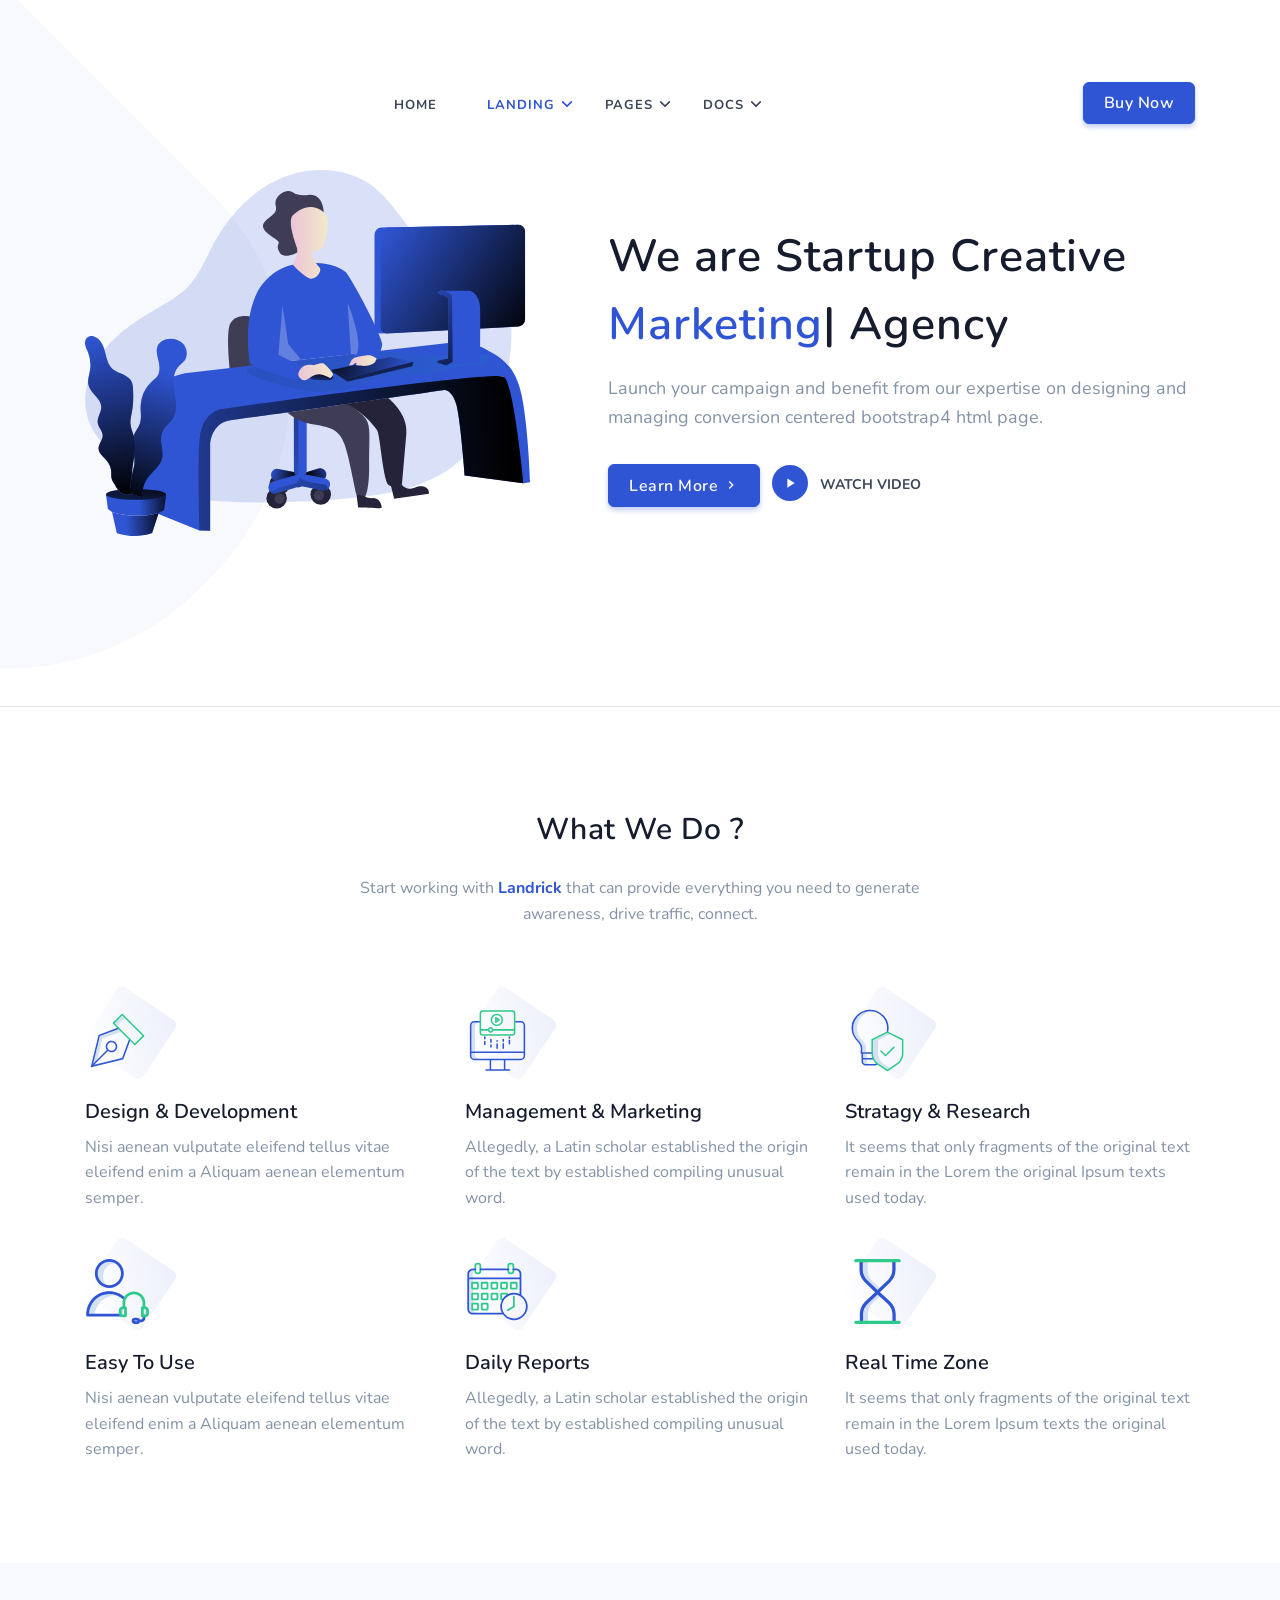
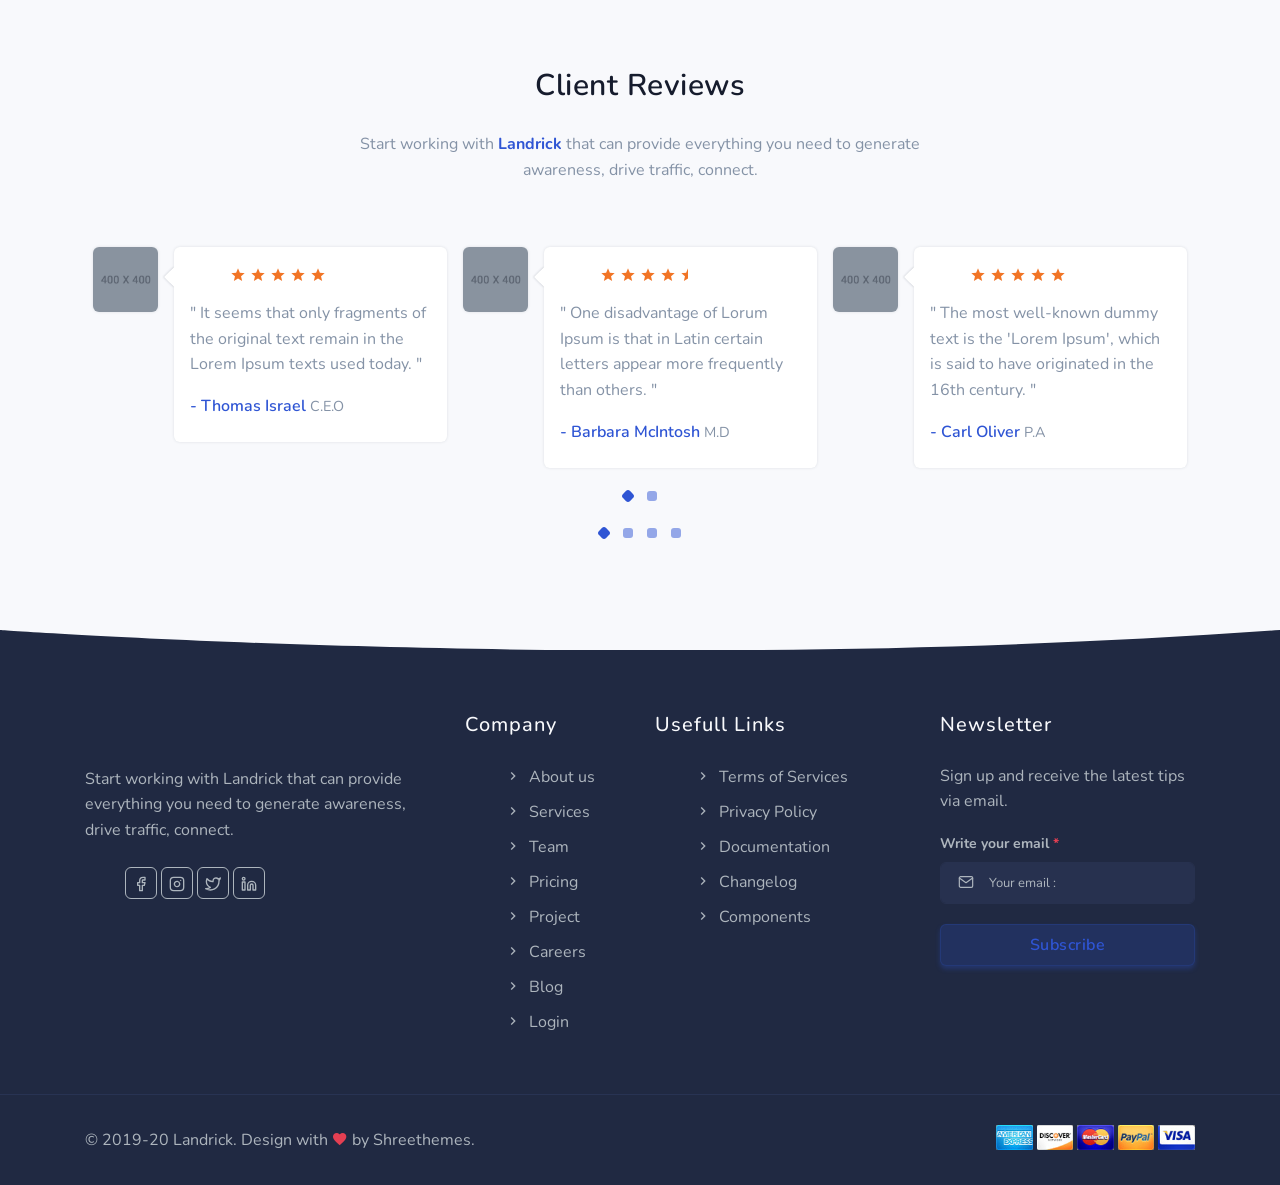
==== commit d0d89827: "first version" ====
--- a/index-agency.html
+++ b/index-agency.html
@@ -27,6 +27,38 @@
         <!-- Main Css -->
         <link href="css/style.css" rel="stylesheet" type="text/css" id="theme-opt" />
         <link href="css/colors/default.css" rel="stylesheet" id="color-opt">
+        <link href="css/bootstrap.min.css" rel="stylesheet" type="text/css" />
+        <!-- Magnific -->
+        <link href="css/magnific-popup.css" rel="stylesheet" type="text/css" />
+        <!-- Slider -->               
+        <link rel="stylesheet" href="css/owl.carousel.min.css"/> 
+        <link rel="stylesheet" href="css/owl.theme.default.min.css"/> 
+        <!-- Icons -->
+        <link href="css/materialdesignicons.min.css" rel="stylesheet" type="text/css" />
+        <link rel="stylesheet" href="https://unicons.iconscout.com/release/v2.1.9/css/unicons.css">
+        <!-- Main Css -->
+        <link href="css/style.css" rel="stylesheet" type="text/css" id="theme-opt" />
+        <link href="css/colors/default.css" rel="stylesheet" id="color-opt">
+
+        <link href="https://fonts.googleapis.com/css?family=Lato:300,400,700" rel="stylesheet">
+
+        <!-- ==== Font Awesome ==== -->
+        <link href="css-copy/font-awesome.min.css" rel="stylesheet">
+        
+        <!-- ==== Bootstrap ==== -->
+        <link href="css-copy/bootstrap.min.css" rel="stylesheet">
+        
+        <!-- ==== jQuery UI ==== -->
+        <link href="css-copy/jquery-ui.min.css" rel="stylesheet">
+        
+        <!-- ==== Owl Carousel Plugin ==== -->
+        <link href="css-copy/owl.carousel.min.css" rel="stylesheet">
+        
+        <!-- ====Main Stylesheet==== -->
+        <link href="css-copy/style.css" rel="stylesheet">
+        
+        <!-- ====Custom Stylesheet==== -->
+        <link href="css-copy/custom-style.css" rel="stylesheet">
 
     </head>
 
@@ -48,7 +80,7 @@
                 <!-- Logo container-->
                 <div>
                     <a class="logo" href="index.html">
-                        <img src="images/logo-dark.png" height="24" alt="">
+                        <img src="images/lEYOXA.png" height="24" alt="">
                     </a>
                 </div>                 
                 <div class="buy-button">
@@ -286,7 +318,7 @@
                 <div class="row align-items-center">
                     <div class="col-lg-7 col-md-7 order-1 order-md-2">
                         <div class="title-heading mt-4 ml-lg-5">
-                            <h1 class="heading mb-3">We are Startup Creative <span class="text-primary">Landrick</span> Agency</h1>
+                            <h1 class="heading mb-3">We are Startup Creative <br> <span class="element text-primary" data-elements="Marketing, App Development, SEO, Graphic Desing, Branding"></span> Agency</h1>
                             <p class="para-desc text-muted">Launch your campaign and benefit from our expertise on designing and managing conversion centered bootstrap4 html page.</p>
                             <div class="watch-video mt-4 pt-2">
                                 <a href="javascript:void(0)" class="btn btn-primary">Learn More <i class="mdi mdi-chevron-right"></i></a>
@@ -306,37 +338,46 @@
         <!-- Feature Start -->
         <section class="section">
             <div class="container">
+                <div class="row justify-content-center">
+                    <div class="col-12 text-center">
+                        <div class="section-title mb-4 pb-2">
+                            <h4 class="title mb-4">What We Do ?</h4>
+                            <p class="text-muted para-desc mx-auto mb-0">Start working with <span class="text-primary font-weight-bold">Landrick</span> that can provide everything you need to generate awareness, drive traffic, connect.</p>
+                        </div>
+                    </div><!--end col-->
+                </div><!--end row-->
+
                 <div class="row">
                     <div class="col-md-4 col-12">
-                        <div class="features text-center">
+                        <div class="features mt-5">
                             <div class="image position-relative d-inline-block">
-                                <img src="images/icon/pen.svg" class="avatar avatar-small" alt="">
+                                <img src="images/icon/pen.svg" class="avatar avatar-small"  alt="">
                             </div>
 
                             <div class="content mt-4">
                                 <h4 class="title-2">Design & Development</h4>
-                                <p class="text-muted mb-0">Nisi aenean vulputate eleifend tellus vitae eleifend enim a eleifend Aliquam aenean elementum semper.</p>
+                                <p class="text-muted mb-0">Nisi aenean vulputate eleifend tellus vitae eleifend enim a Aliquam aenean elementum semper.</p>
                             </div>
                         </div>
                     </div><!--end col-->
                     
-                    <div class="col-md-4 col-12 mt-5 mt-sm-0">
-                        <div class="features text-center">
+                    <div class="col-md-4 col-12 mt-5">
+                        <div class="features">
                             <div class="image position-relative d-inline-block">
-                                <img src="images/icon/video.svg" class="avatar avatar-small" alt="">
+                                <img src="images/icon/video.svg" class="avatar avatar-small"  alt="">
                             </div>
 
                             <div class="content mt-4">
                                 <h4 class="title-2">Management & Marketing</h4>
-                                <p class="text-muted mb-0">Allegedly, a Latin scholar established the origin of the text established by compiling unusual word.</p>
+                                <p class="text-muted mb-0">Allegedly, a Latin scholar established the origin of the text by established compiling unusual word.</p>
                             </div>
                         </div>
                     </div><!--end col-->
                     
-                    <div class="col-md-4 col-12 mt-5 mt-sm-0">
-                        <div class="features text-center">
+                    <div class="col-md-4 col-12 mt-5">
+                        <div class="features">
                             <div class="image position-relative d-inline-block">
-                                <img src="images/icon/intellectual.svg" class="avatar avatar-small" alt="">
+                                <img src="images/icon/intellectual.svg" class="avatar avatar-small"  alt="">
                             </div>
 
                             <div class="content mt-4">
@@ -345,175 +386,50 @@
                             </div>
                         </div>
                     </div><!--end col-->
-                </div><!--end row-->
-            </div><!--end container-->
-
-            <div class="container mt-100 mt-60">
-                <div class="row align-items-center">
-                    <div class="col-lg-6 col-md-6">
-                        <img src="images/saas/2.png" class="img-fluid" alt="">
-                    </div><!--end col-->
-
-                    <div class="col-lg-6 col-md-6 mt-4 mt-sm-0 pt-2 pt-sm-0">
-                        <div class="section-title ml-lg-3">
-                            <h4 class="title mb-4">Great Product Analytics With Real Problem</h4>
-                            <p class="text-muted">Due to its widespread use as filler text for layouts, non-readability is of great importance: human perception is tuned to recognize certain patterns and repetitions in texts. If the distribution of letters visual impact.</p>
-                            <a href="javascript:void(0)" class="mt-3 h6 text-primary">Find Out More <i class="mdi mdi-chevron-right"></i></a>
+
+                    <div class="col-md-4 col-12 mt-5">
+                        <div class="features">
+                            <div class="image position-relative d-inline-block">
+                                <img src="images/icon/user.svg" class="avatar avatar-small"  alt="">
+                            </div>
+
+                            <div class="content mt-4">
+                                <h4 class="title-2">Easy To Use</h4>
+                                <p class="text-muted mb-0">Nisi aenean vulputate eleifend tellus vitae eleifend enim a Aliquam aenean elementum semper.</p>
+                            </div>
+                        </div>
+                    </div><!--end col-->
+                    
+                    <div class="col-md-4 col-12 mt-5">
+                        <div class="features">
+                            <div class="image position-relative d-inline-block">
+                                <img src="images/icon/calendar.svg" class="avatar avatar-small"  alt="">
+                            </div>
+
+                            <div class="content mt-4">
+                                <h4 class="title-2">Daily Reports</h4>
+                                <p class="text-muted mb-0">Allegedly, a Latin scholar established the origin of the text by established compiling unusual word.</p>
+                            </div>
+                        </div>
+                    </div><!--end col-->
+                    
+                    <div class="col-md-4 col-12 mt-5">
+                        <div class="features">
+                            <div class="image position-relative d-inline-block">
+                                <img src="images/icon/sand-clock.svg" class="avatar avatar-small"  alt="">
+                            </div>
+
+                            <div class="content mt-4">
+                                <h4 class="title-2">Real Time Zone</h4>
+                                <p class="text-muted mb-0">It seems that only fragments of the original text remain in the Lorem Ipsum texts the original used today.</p>
+                            </div>
                         </div>
                     </div><!--end col-->
                 </div><!--end row-->
             </div><!--end container-->
         </section><!--end section-->
-        <!-- Feature End --> 
-
-        <!-- CTA Start -->
-        <section class="section bg-cta" style="background: url('images/1.jpg') center center;">
-            <div class="bg-overlay"></div>
-            <div class="container">
-                <div class="row justify-content-center">
-                    <div class="col-12 text-center">
-                        <div class="section-title">
-                            <h4 class="title title-dark text-white mb-4">Stop leaving money on the table.</h4>
-                            <p class="text-light para-dark para-desc mx-auto">Start working with Landrick that can provide everything you need to generate awareness, drive traffic, connect.</p>
-                            <a href="http://vimeo.com/287684225" class="play-btn border border-light mt-4 video-play-icon">
-                                <i data-feather="play" class="fea icon-ex-md text-white title-dark"></i>
-                            </a>
-                        </div>
-                    </div><!--end col-->
-                </div><!--end row-->
-            </div><!--end container-->
-        </section><!--end section-->
-        <!-- CTA End -->
-
-        <!-- Key Feature Start -->
-        <section class="section">
-            <div class="container">
-                <div class="row justify-content-center">
-                    <div class="col-12 text-center">
-                        <div class="section-title mb-4 pb-2">
-                            <h4 class="title mb-4">Template Key Features</h4>
-                            <p class="text-muted para-desc mx-auto mb-0">Start working with <span class="text-primary font-weight-bold">Landrick</span> that can provide everything you need to generate awareness, drive traffic, connect.</p>
-                        </div>
-                    </div><!--end col-->
-                </div><!--end row-->
-
-                <div class="row">
-                    <div class="col-lg-4 col-md-6 mt-4 pt-2">
-                        <div class="media key-feature align-items-center p-3 rounded shadow">
-                            <div class="icon text-center rounded-circle mr-3">
-                                <i data-feather="monitor" class="fea icon-ex-md text-primary"></i>
-                            </div>
-                            <div class="media-body">
-                                <h4 class="title mb-0">Fully Responsive</h4>
-                            </div>
-                        </div>
-                    </div><!--end col-->
-                    
-                    <div class="col-lg-4 col-md-6 mt-4 pt-2">
-                        <div class="media key-feature align-items-center p-3 rounded shadow">
-                            <div class="icon text-center rounded-circle mr-3">
-                                <i data-feather="heart" class="fea icon-ex-md text-primary"></i>
-                            </div>
-                            <div class="media-body">
-                                <h4 class="title mb-0">Browser Compatibility</h4>
-                            </div>
-                        </div>
-                    </div><!--end col-->
-                    
-                    <div class="col-lg-4 col-md-6 mt-4 pt-2">
-                        <div class="media key-feature align-items-center p-3 rounded shadow">
-                            <div class="icon text-center rounded-circle mr-3">
-                                <i data-feather="eye" class="fea icon-ex-md text-primary"></i>
-                            </div>
-                            <div class="media-body">
-                                <h4 class="title mb-0">Retina Ready</h4>
-                            </div>
-                        </div>
-                    </div><!--end col-->
-                    
-                    <div class="col-lg-4 col-md-6 mt-4 pt-2">
-                        <div class="media key-feature align-items-center p-3 rounded shadow">
-                            <div class="icon text-center rounded-circle mr-3">
-                                <i data-feather="bold" class="fea icon-ex-md text-primary"></i>
-                            </div>
-                            <div class="media-body">
-                                <h4 class="title mb-0">Based On Bootstrap 4</h4>
-                            </div>
-                        </div>
-                    </div><!--end col-->
-                    
-                    <div class="col-lg-4 col-md-6 mt-4 pt-2">
-                        <div class="media key-feature align-items-center p-3 rounded shadow">
-                            <div class="icon text-center rounded-circle mr-3">
-                                <i data-feather="feather" class="fea icon-ex-md text-primary"></i>
-                            </div>
-                            <div class="media-body">
-                                <h4 class="title mb-0">Feather Icons</h4>
-                            </div>
-                        </div>
-                    </div><!--end col-->
-                    
-                    <div class="col-lg-4 col-md-6 mt-4 pt-2">
-                        <div class="media key-feature align-items-center p-3 rounded shadow">
-                            <div class="icon text-center rounded-circle mr-3">
-                                <i data-feather="code" class="fea icon-ex-md text-primary"></i>
-                            </div>
-                            <div class="media-body">
-                                <h4 class="title mb-0">Built With SASS</h4>
-                            </div>
-                        </div>
-                    </div><!--end col-->
-                    
-                    <div class="col-lg-4 col-md-6 mt-4 pt-2">
-                        <div class="media key-feature align-items-center p-3 rounded shadow">
-                            <div class="icon text-center rounded-circle mr-3">
-                                <i data-feather="user-check" class="fea icon-ex-md text-primary"></i>
-                            </div>
-                            <div class="media-body">
-                                <h4 class="title mb-0">W3c Valid Code</h4>
-                            </div>
-                        </div>
-                    </div><!--end col-->
-                    
-                    <div class="col-lg-4 col-md-6 mt-4 pt-2">
-                        <div class="media key-feature align-items-center p-3 rounded shadow">
-                            <div class="icon text-center rounded-circle mr-3">
-                                <i data-feather="git-merge" class="fea icon-ex-md text-primary"></i>
-                            </div>
-                            <div class="media-body">
-                                <h4 class="title mb-0">Flaticon Icons</h4>
-                            </div>
-                        </div>
-                    </div><!--end col-->
-                    
-                    <div class="col-lg-4 col-md-6 mt-4 pt-2">
-                        <div class="media key-feature align-items-center p-3 rounded shadow">
-                            <div class="icon text-center rounded-circle mr-3">
-                                <i data-feather="settings" class="fea icon-ex-md text-primary"></i>
-                            </div>
-                            <div class="media-body">
-                                <h4 class="title mb-0">Easy to customize</h4>
-                            </div>
-                        </div>
-                    </div><!--end col-->
-                    
-                    <div class="col-12 mt-4 pt-2 text-center">
-                        <a href="javascript:void(0)" class="btn btn-primary">See More <i class="mdi mdi-arrow-right"></i></a>
-                    </div><!--end col-->
-                </div><!--end row-->
-            </div><!--end container-->
-        </section><!--end section-->
-        <!-- Key Feature End -->
-
-        <!-- Shape Start -->
-        <div class="position-relative">
-            <div class="shape overflow-hidden text-light">
-                <svg viewBox="0 0 2880 48" fill="none" xmlns="http://www.w3.org/2000/svg">
-                    <path d="M0 48H1437.5H2880V0H2160C1442.5 52 720 0 720 0H0V48Z" fill="currentColor"></path>
-                </svg>
-            </div>
-        </div>
-        <!--Shape End-->
+        <!-- End feature -->
+
 
         <!-- Testi Start -->
         <section class="section bg-light">
@@ -624,87 +540,7 @@
                 </div><!--end row-->
             </div><!--end container-->
 
-            <div class="container mt-100 mt-60">
-                <div class="row justify-content-center">
-                    <div class="col-12 text-center">
-                        <div class="section-title mb-4 pb-2">
-                            <h4 class="title mb-4">Latest News</h4>
-                            <p class="text-muted para-desc mx-auto mb-0">Start working with <span class="text-primary font-weight-bold">Landrick</span> that can provide everything you need to generate awareness, drive traffic, connect.</p>
-                        </div>
-                    </div><!--end col-->
-                </div><!--end row-->
-
-                <div class="row">
-                    <div class="col-lg-4 col-md-6 mt-4 pt-2">
-                        <div class="card blog rounded border-0 shadow">
-                            <div class="position-relative">
-                                <img src="images/blog/01.jpg" class="card-img-top rounded-top" alt="...">
-                            <div class="overlay rounded-top bg-dark"></div>
-                            </div>
-                            <div class="card-body content">
-                                <h5><a href="javascript:void(0)" class="card-title title text-dark">Design your apps in your own way</a></h5>
-                                <div class="post-meta d-flex justify-content-between mt-3">
-                                    <ul class="list-unstyled mb-0">
-                                        <li class="list-inline-item mr-2 mb-0"><a href="javascript:void(0)" class="text-muted like"><i class="mdi mdi-heart-outline mr-1"></i>33</a></li>
-                                        <li class="list-inline-item"><a href="javascript:void(0)" class="text-muted comments"><i class="mdi mdi-comment-outline mr-1"></i>08</a></li>
-                                    </ul>
-                                    <a href="page-blog-detail.html" class="text-muted readmore">Read More <i class="mdi mdi-chevron-right"></i></a>
-                                </div>
-                            </div>
-                            <div class="author">
-                                <small class="text-light user d-block"><i class="mdi mdi-account"></i> Calvin Carlo</small>
-                                <small class="text-light date"><i class="mdi mdi-calendar-check"></i> 13th August, 2019</small>
-                            </div>
-                        </div>
-                    </div><!--end col-->
-                    
-                    <div class="col-lg-4 col-md-6 mt-4 pt-2">
-                        <div class="card blog rounded border-0 shadow">
-                            <div class="position-relative">
-                                <img src="images/blog/02.jpg" class="card-img-top rounded-top" alt="...">
-                            <div class="overlay rounded-top bg-dark"></div>
-                            </div>
-                            <div class="card-body content">
-                                <h5><a href="javascript:void(0)" class="card-title title text-dark">How apps is changing the IT world</a></h5>
-                                <div class="post-meta d-flex justify-content-between mt-3">
-                                    <ul class="list-unstyled mb-0">
-                                        <li class="list-inline-item mr-2 mb-0"><a href="javascript:void(0)" class="text-muted like"><i class="mdi mdi-heart-outline mr-1"></i>33</a></li>
-                                        <li class="list-inline-item"><a href="javascript:void(0)" class="text-muted comments"><i class="mdi mdi-comment-outline mr-1"></i>08</a></li>
-                                    </ul>
-                                    <a href="page-blog-detail.html" class="text-muted readmore">Read More <i class="mdi mdi-chevron-right"></i></a>
-                                </div>
-                            </div>
-                            <div class="author">
-                                <small class="text-light user d-block"><i class="mdi mdi-account"></i> Calvin Carlo</small>
-                                <small class="text-light date"><i class="mdi mdi-calendar-check"></i> 13th August, 2019</small>
-                            </div>
-                        </div>
-                    </div><!--end col-->
-                    
-                    <div class="col-lg-4 col-md-6 mt-4 pt-2">
-                        <div class="card blog rounded border-0 shadow">
-                            <div class="position-relative">
-                                <img src="images/blog/03.jpg" class="card-img-top rounded-top" alt="...">
-                            <div class="overlay rounded-top bg-dark"></div>
-                            </div>
-                            <div class="card-body content">
-                                <h5><a href="javascript:void(0)" class="card-title title text-dark">Smartest Applications for Business</a></h5>
-                                <div class="post-meta d-flex justify-content-between mt-3">
-                                    <ul class="list-unstyled mb-0">
-                                        <li class="list-inline-item mr-2 mb-0"><a href="javascript:void(0)" class="text-muted like"><i class="mdi mdi-heart-outline mr-1"></i>33</a></li>
-                                        <li class="list-inline-item"><a href="javascript:void(0)" class="text-muted comments"><i class="mdi mdi-comment-outline mr-1"></i>08</a></li>
-                                    </ul>
-                                    <a href="page-blog-detail.html" class="text-muted readmore">Read More <i class="mdi mdi-chevron-right"></i></a>
-                                </div>
-                            </div>
-                            <div class="author">
-                                <small class="text-light user d-block"><i class="mdi mdi-account"></i> Calvin Carlo</small>
-                                <small class="text-light date"><i class="mdi mdi-calendar-check"></i> 13th August, 2019</small>
-                            </div>
-                        </div>
-                    </div><!--end col-->
-                </div><!--end row-->
-            </div><!--end container-->
+            
         </section><!--end section-->
         <!-- Testi End -->
 
@@ -824,5 +660,52 @@
         <script src="https://unicons.iconscout.com/release/v2.1.9/script/monochrome/bundle.js"></script>
         <!-- Main Js -->
         <script src="js/app.js"></script>
+        <script src="js/jquery-3.5.1.min.js"></script>
+        <script src="js/bootstrap.bundle.min.js"></script>
+        <script src="js/owl.carousel.min.js"></script>
+        <script src="js/jquery.easing.min.js"></script>
+        <script src="js/scrollspy.min.js"></script>
+        <script src="js/isotope-docs.min.js"></script>
+    
+        <!-- ==== jQuery Form Plugin ==== -->
+        <script src="js/jquery.form.min.js"></script>
+        
+        <!-- ==== jQuery Validation Plugin ==== -->
+        <script src="js/jquery.validate.min.js"></script>
+        <script src="js/animatescroll.min.js"></script>
+        <!-- Magnific -->
+        <script src="js/isotope.js"></script>
+        <script src="js/jquery.magnific-popup.min.js"></script>
+        <script src="js/portfolio.init.js"></script>
+        <script src="js/jquery.counterup.min.js"></script>
+        <script src="js/parallax.min.js"></script>
+    
+        <!-- ==== jQuery Tubular Plugin ==== -->
+        <script src="js/jquery.tubular.1.0.js"></script>
+        
+        <!-- ==== RetinaJS Plugin ==== -->
+        <script src="js/retina.min.js"></script>
+    
+        <!-- ==== Main Script ==== -->
+        <script src="js/main.js"></script>
+    
+        <!-- ==== Txttype Script ==== -->
+        <script src="js/txttype.js"></script>
+    
+        <!-- ==== jQuery Nice Scroll Plugin ==== -->
+        <script src="js/jquery.nicescroll.min.js"></script>
+        <!-- SLIDER -->
+        <script src="js/owl.carousel.min.js "></script>
+        <script src="js/owl.init.js "></script> 
+        <!-- Contact -->
+        <script src="js/contact.js "></script>
+        <!-- Typed -->
+        <script src="js/typed.js"></script>
+        <script src="js/typed.init.js"></script>
+        <!-- Icons -->
+        <script src="js/feather.min.js"></script>
+        <script src="https://unicons.iconscout.com/release/v2.1.9/script/monochrome/bundle.js"></script>
+        <!-- Main Js -->
+        <script src="js/app.js"></script>
     </body>
 </html>
